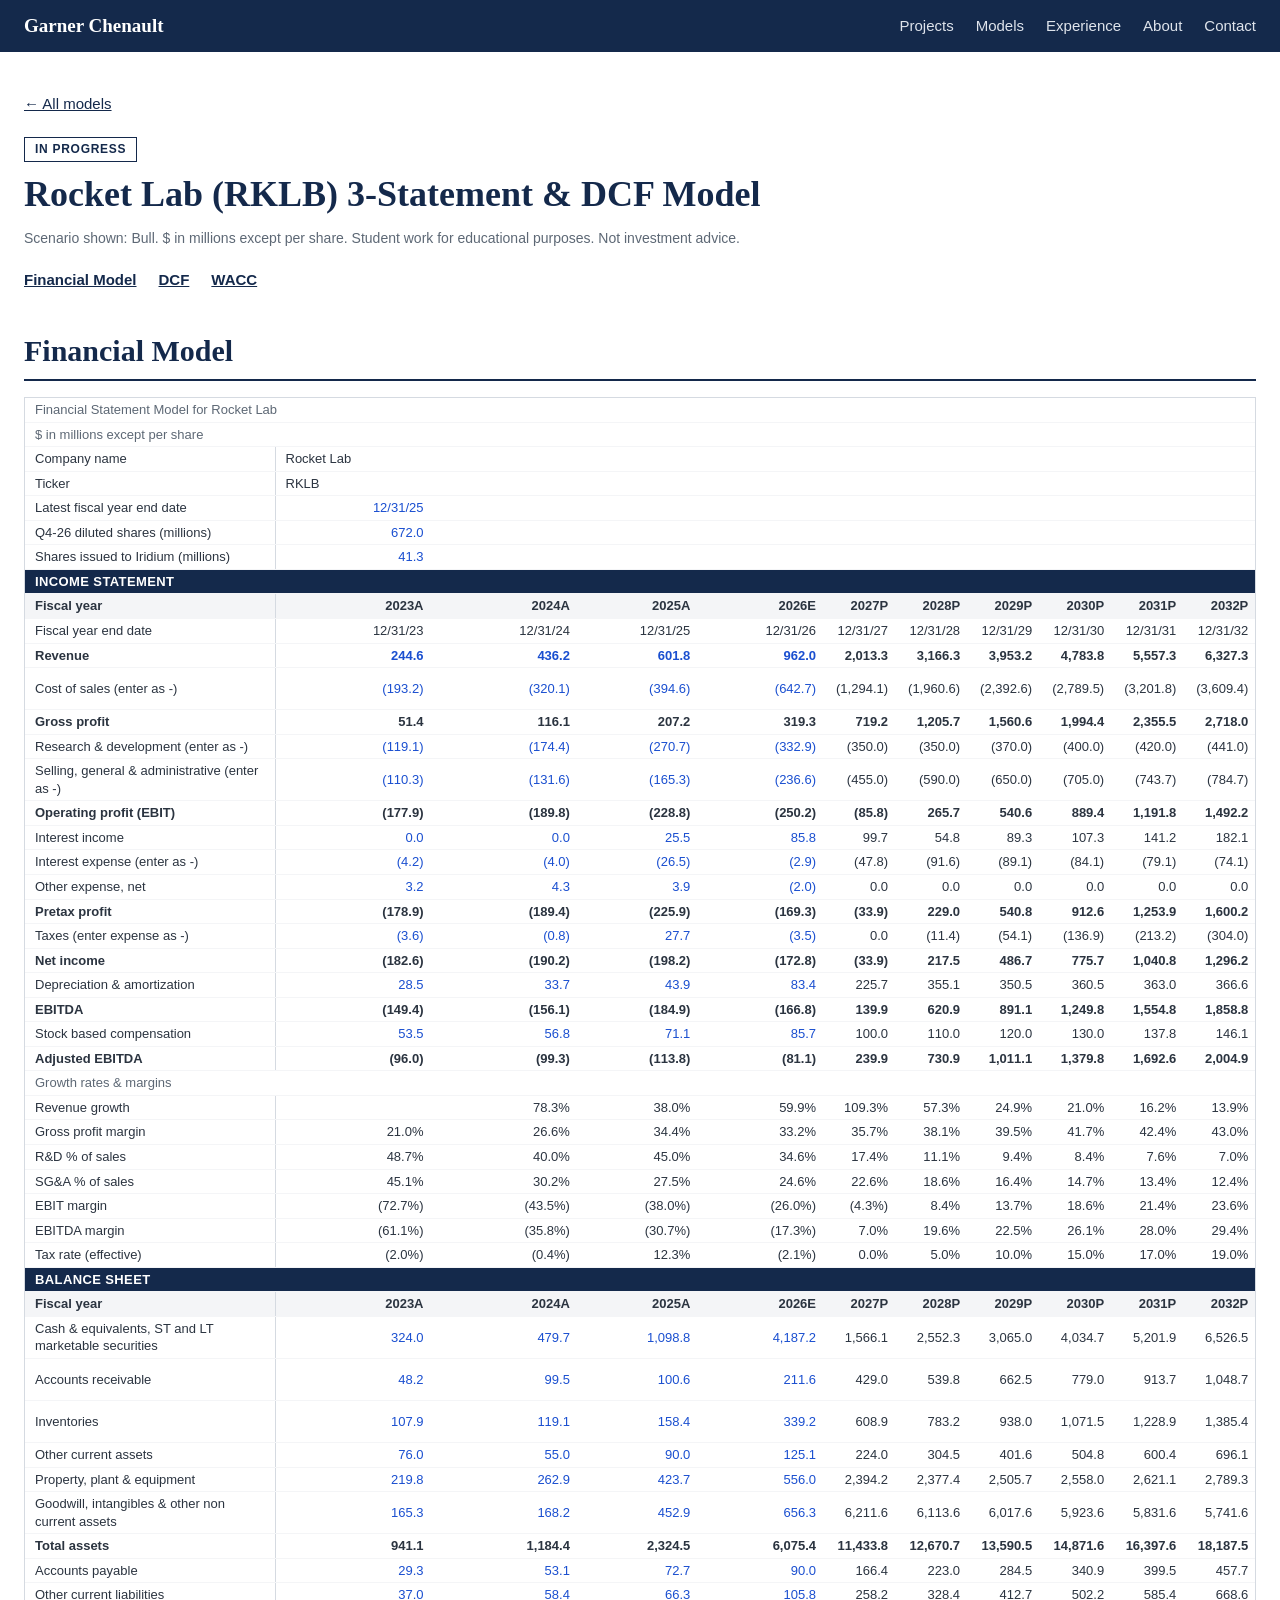
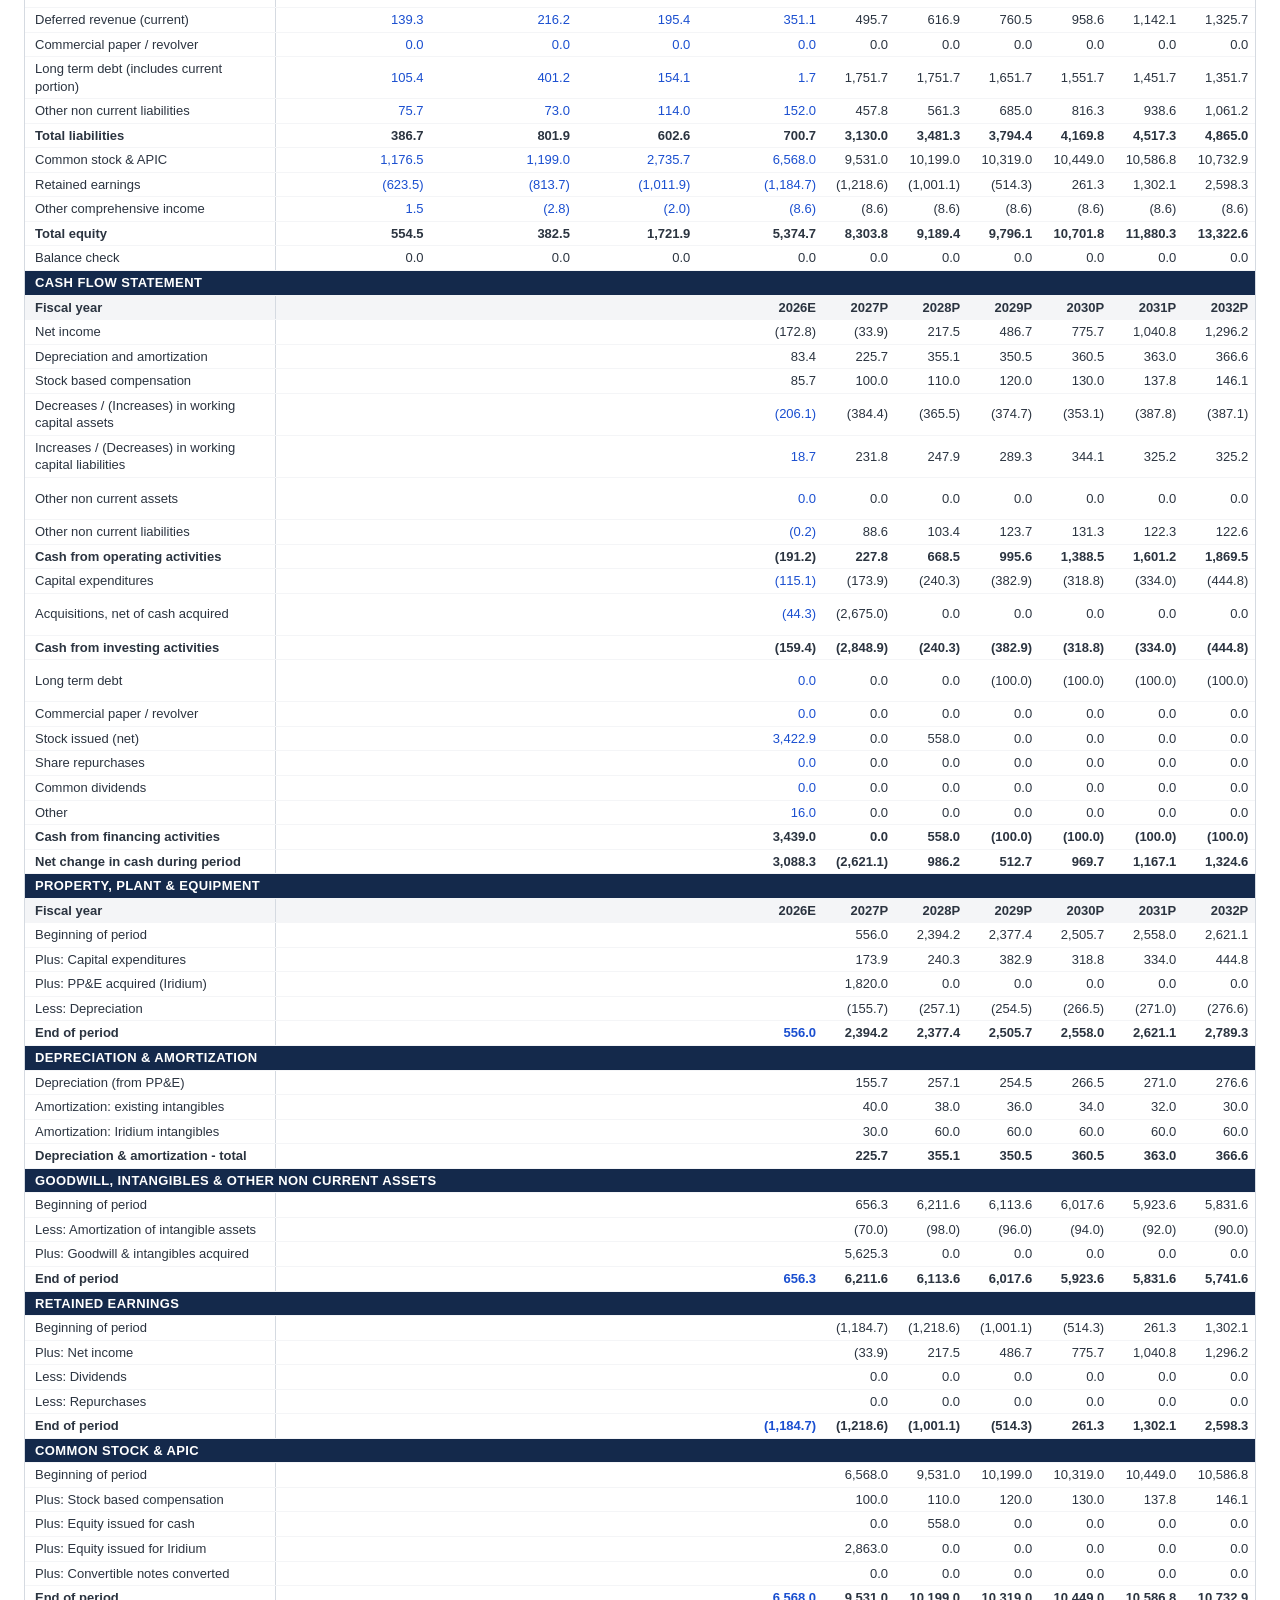
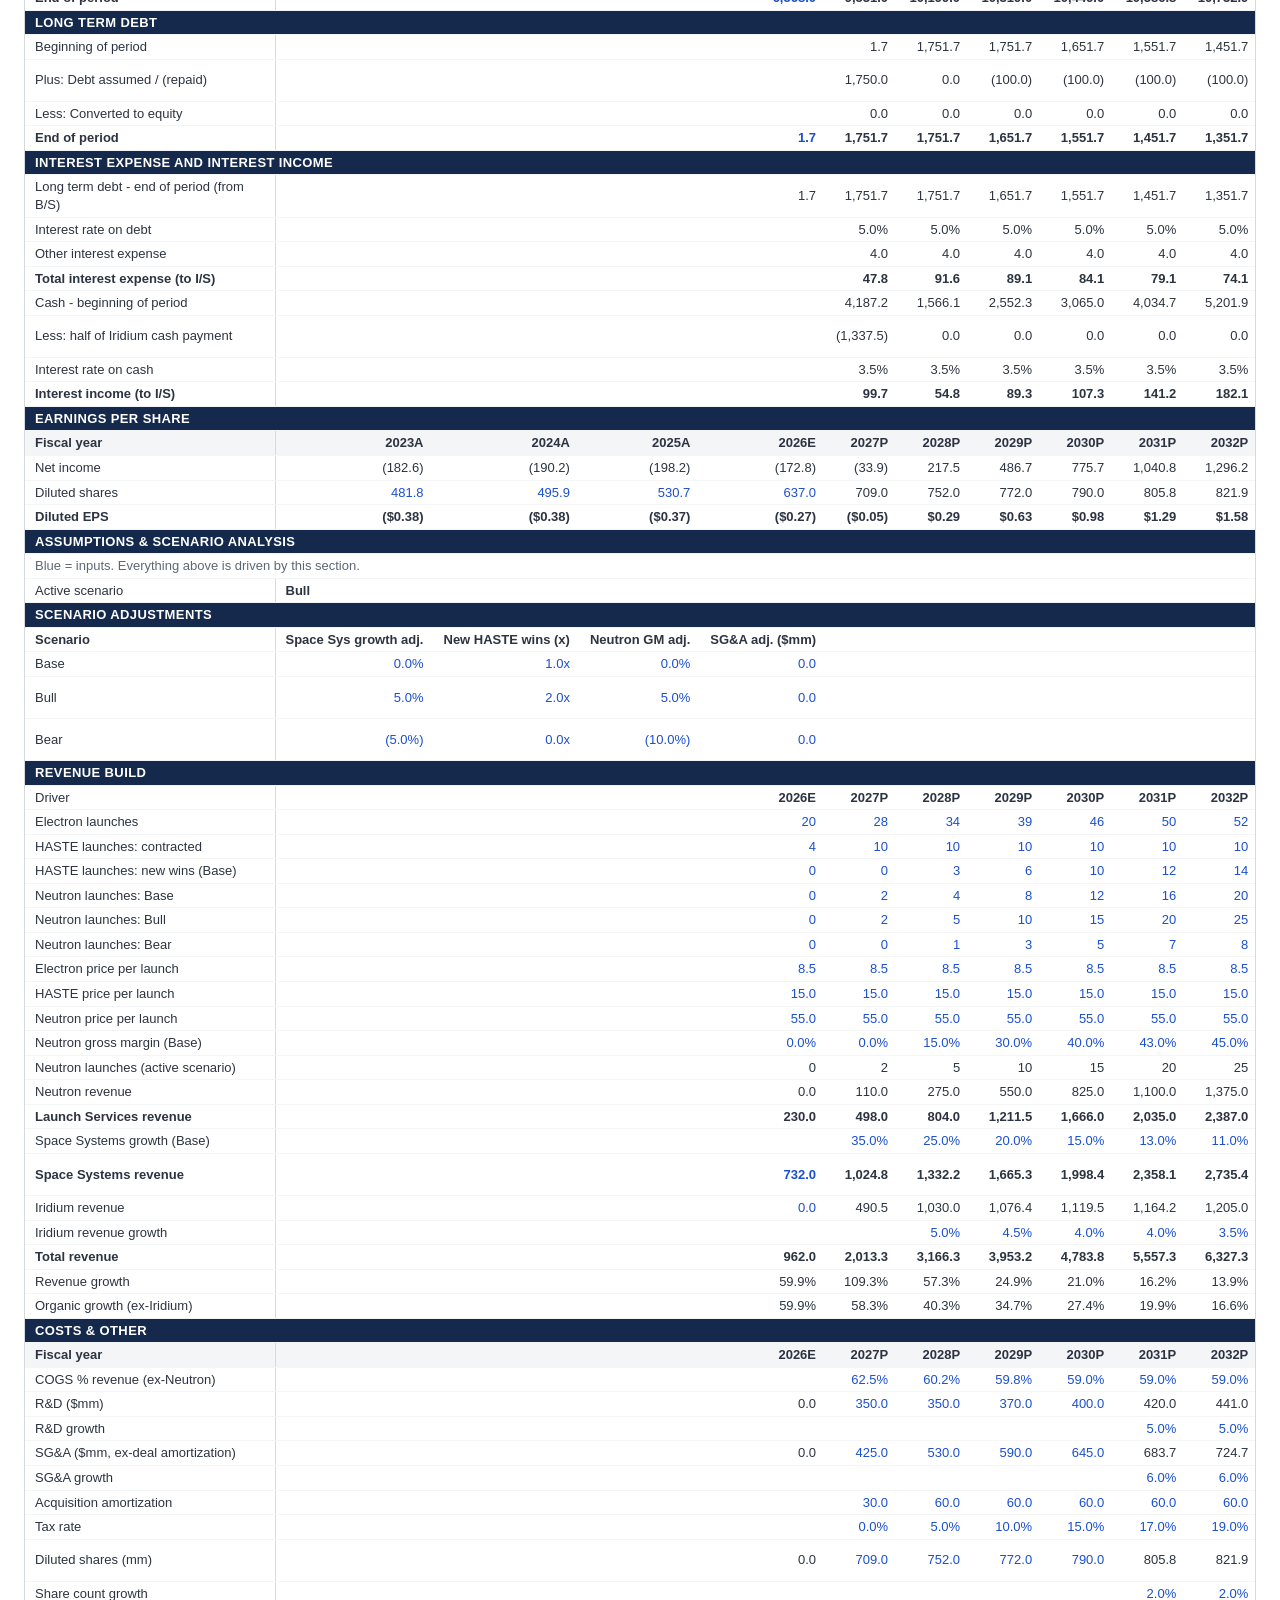
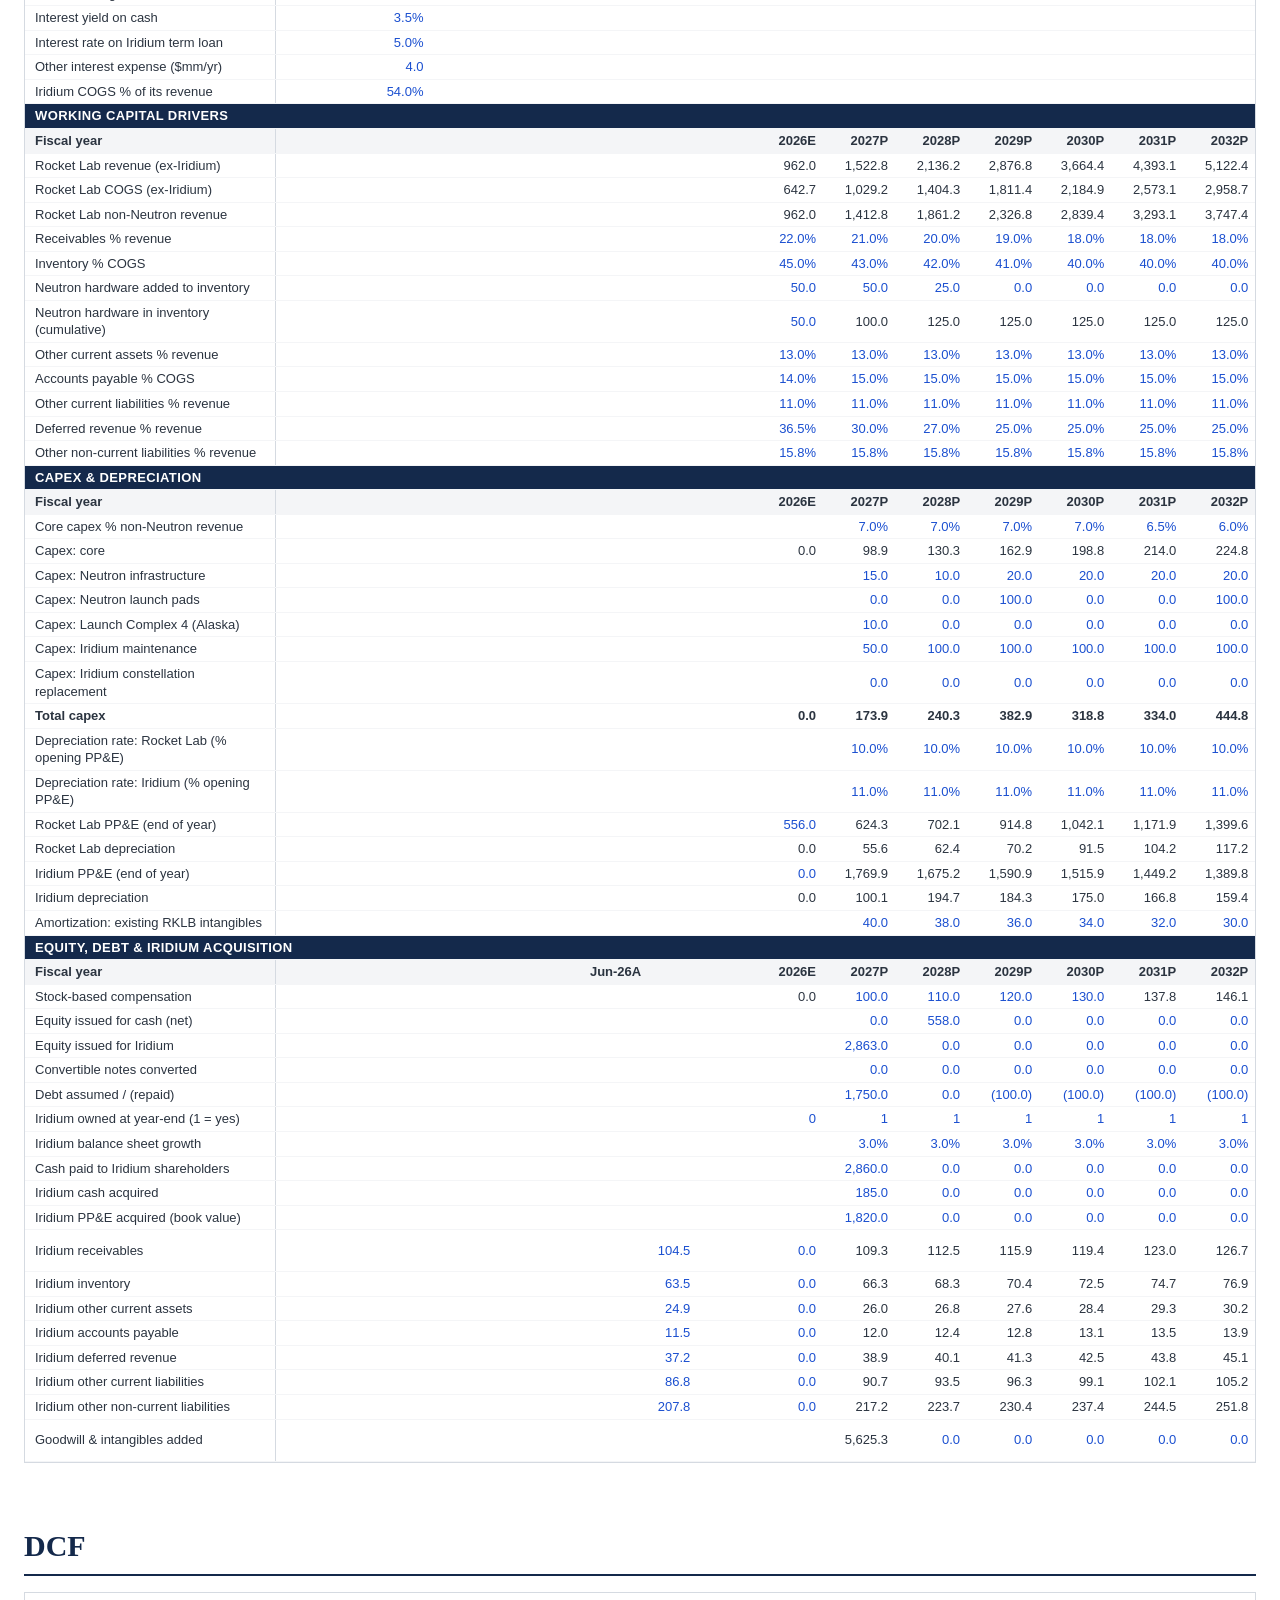
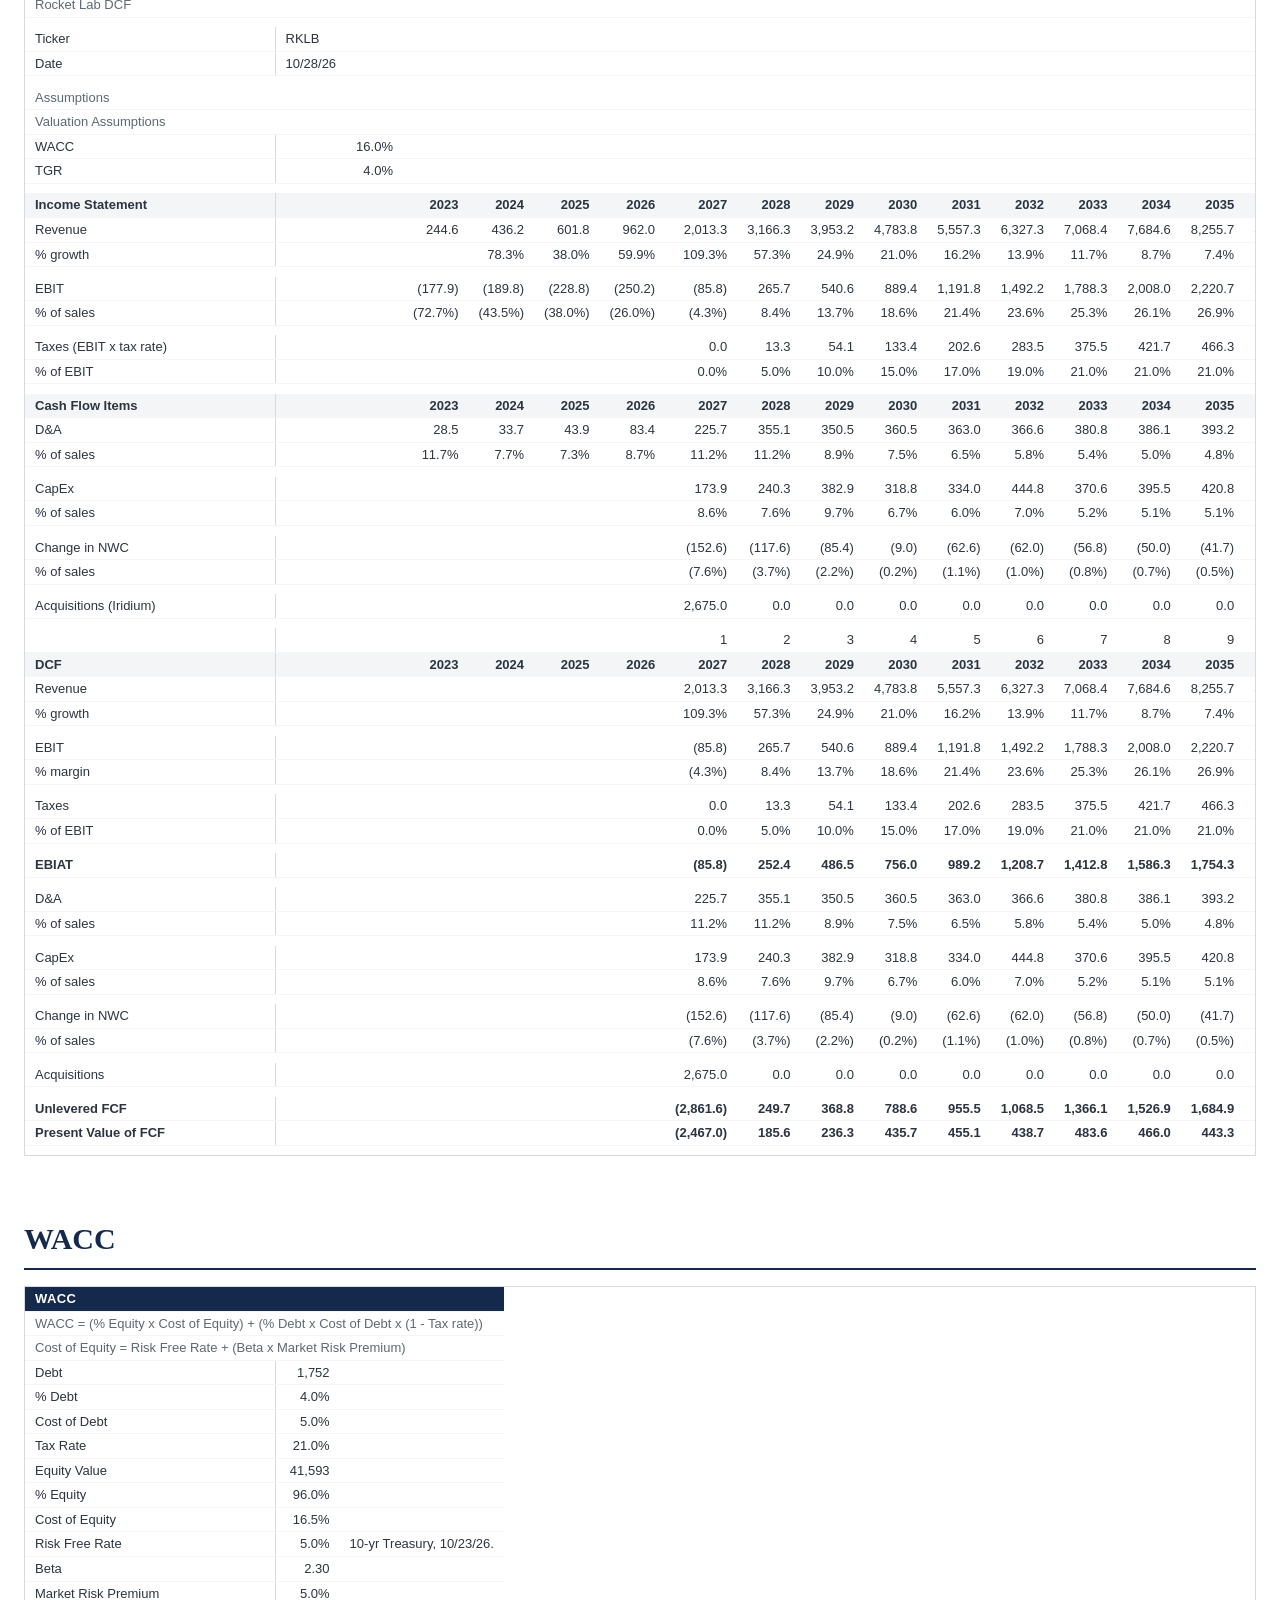
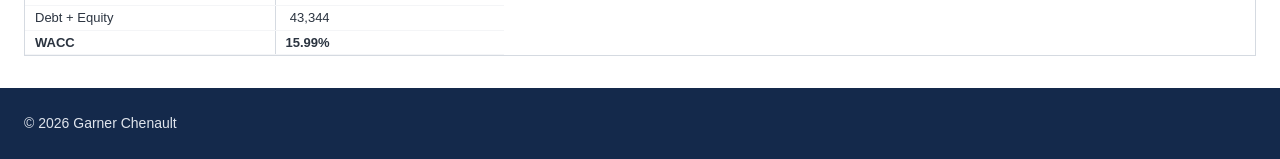
==== models/rklb.html @ bbb0ce9e "Add Models section with view-only RKLB model page Show the model as saved values only, so the Excel " ====
<!doctype html>
<html lang="en">
<head>
  <meta charset="utf-8">
  <meta name="viewport" content="width=device-width, initial-scale=1">
  <title>Rocket Lab Model | Garner Chenault</title>
  <meta name="description" content="Rocket Lab (RKLB) 3-Statement &amp; DCF Model, built by Garner Chenault.">
  <link rel="icon" href="../favicon.svg" type="image/svg+xml">
  <link rel="stylesheet" href="../styles.css">
</head>
<body>
  <!-- Built by tools/build_model_page.py. Edit the workbook, not this page. -->
  <header class="site-header">
    <div class="wrap wide site-header-inner">
      <a class="brand" href="../index.html">Garner Chenault</a>
      <nav aria-label="Main">
        <a href="../index.html#projects">Projects</a>
        <a href="../index.html#models">Models</a>
        <a href="../index.html#experience">Experience</a>
        <a href="../index.html#about">About</a>
        <a href="../index.html#contact">Contact</a>
      </nav>
    </div>
  </header>

  <main>
    <section class="model-intro">
      <div class="wrap wide">
        <p class="back"><a href="../index.html#models">&larr; All models</a></p>
        <p class="status">In Progress</p>
        <h1 class="model-title">Rocket Lab (RKLB) 3-Statement &amp; DCF Model</h1>
        <p class="note">Scenario shown: Bull. $ in millions except per share. Student work for educational purposes. Not investment advice.</p>
        <p class="jump">
          <a href="#historicals">Financial Model</a>
          <a href="#dcf">DCF</a>
          <a href="#wacc">WACC</a>
        </p>
      </div>
    </section>

    <section id="historicals" class="sheet-section">
      <div class="wrap wide">
        <h2>Financial Model</h2>
<div class="sheet-scroll" tabindex="0"><table class="sheet">
<tr class="text-row"><td colspan="16">Financial Statement Model for Rocket Lab</td></tr>
<tr class="text-row"><td colspan="16">$ in millions except per share</td></tr>
<tr>
<td class="label">Company name</td>
<td>Rocket Lab</td>
<td></td>
<td></td>
<td></td>
<td></td>
<td></td>
<td></td>
<td></td>
<td></td>
<td></td>
<td></td>
<td></td>
<td></td>
<td></td>
<td class="comment"></td>
</tr>
<tr>
<td class="label">Ticker</td>
<td>RKLB</td>
<td></td>
<td></td>
<td></td>
<td></td>
<td></td>
<td></td>
<td></td>
<td></td>
<td></td>
<td></td>
<td></td>
<td></td>
<td></td>
<td class="comment"></td>
</tr>
<tr>
<td class="label">Latest fiscal year end date</td>
<td class="num input">12/31/25</td>
<td></td>
<td></td>
<td></td>
<td></td>
<td></td>
<td></td>
<td></td>
<td></td>
<td></td>
<td></td>
<td></td>
<td></td>
<td></td>
<td class="comment"></td>
</tr>
<tr>
<td class="label">Q4-26 diluted shares (millions)</td>
<td class="num input">672.0</td>
<td></td>
<td></td>
<td></td>
<td></td>
<td></td>
<td></td>
<td></td>
<td></td>
<td></td>
<td></td>
<td></td>
<td></td>
<td></td>
<td class="comment"></td>
</tr>
<tr>
<td class="label">Shares issued to Iridium (millions)</td>
<td class="num input">41.3</td>
<td></td>
<td></td>
<td></td>
<td></td>
<td></td>
<td></td>
<td></td>
<td></td>
<td></td>
<td></td>
<td></td>
<td></td>
<td></td>
<td class="comment"></td>
</tr>
<tr class="section"><td colspan="16">INCOME STATEMENT</td></tr>
<tr class="header">
<td class="label">Fiscal year</td>
<td class="num strong">2023A</td>
<td class="num strong">2024A</td>
<td class="num strong">2025A</td>
<td class="num strong">2026E</td>
<td class="num strong">2027P</td>
<td class="num strong">2028P</td>
<td class="num strong">2029P</td>
<td class="num strong">2030P</td>
<td class="num strong">2031P</td>
<td class="num strong">2032P</td>
<td class="num strong">2033P</td>
<td class="num strong">2034P</td>
<td class="num strong">2035P</td>
<td class="num strong">2036P</td>
<td class="comment"></td>
</tr>
<tr>
<td class="label">Fiscal year end date</td>
<td class="num">12/31/23</td>
<td class="num">12/31/24</td>
<td class="num">12/31/25</td>
<td class="num">12/31/26</td>
<td class="num">12/31/27</td>
<td class="num">12/31/28</td>
<td class="num">12/31/29</td>
<td class="num">12/31/30</td>
<td class="num">12/31/31</td>
<td class="num">12/31/32</td>
<td class="num">12/31/33</td>
<td class="num">12/31/34</td>
<td class="num">12/31/35</td>
<td class="num">12/31/36</td>
<td class="comment strong">Comments</td>
</tr>
<tr>
<td class="label strong">Revenue</td>
<td class="num strong input">244.6</td>
<td class="num strong input">436.2</td>
<td class="num strong input">601.8</td>
<td class="num strong input">962.0</td>
<td class="num strong">2,013.3</td>
<td class="num strong">3,166.3</td>
<td class="num strong">3,953.2</td>
<td class="num strong">4,783.8</td>
<td class="num strong">5,557.3</td>
<td class="num strong">6,327.3</td>
<td class="num strong">7,068.4</td>
<td class="num strong">7,684.6</td>
<td class="num strong">8,255.7</td>
<td class="num strong">8,894.4</td>
<td class="comment">From the revenue build (Assumptions).</td>
</tr>
<tr>
<td class="label">Cost of sales (enter as -)</td>
<td class="num input">(193.2)</td>
<td class="num input">(320.1)</td>
<td class="num input">(394.6)</td>
<td class="num input">(642.7)</td>
<td class="num">(1,294.1)</td>
<td class="num">(1,960.6)</td>
<td class="num">(2,392.6)</td>
<td class="num">(2,789.5)</td>
<td class="num">(3,201.8)</td>
<td class="num">(3,609.4)</td>
<td class="num">(3,988.9)</td>
<td class="num">(4,316.1)</td>
<td class="num">(4,601.4)</td>
<td class="num">(4,955.1)</td>
<td class="comment">Non-Neutron revenue x COGS % + Neutron revenue x (1 - Neutron margin).</td>
</tr>
<tr>
<td class="label strong">Gross profit</td>
<td class="num strong">51.4</td>
<td class="num strong">116.1</td>
<td class="num strong">207.2</td>
<td class="num strong">319.3</td>
<td class="num strong">719.2</td>
<td class="num strong">1,205.7</td>
<td class="num strong">1,560.6</td>
<td class="num strong">1,994.4</td>
<td class="num strong">2,355.5</td>
<td class="num strong">2,718.0</td>
<td class="num strong">3,079.6</td>
<td class="num strong">3,368.5</td>
<td class="num strong">3,654.4</td>
<td class="num strong">3,939.3</td>
<td class="comment">Revenue + cost of sales.</td>
</tr>
<tr>
<td class="label">Research &amp; development (enter as -)</td>
<td class="num input">(119.1)</td>
<td class="num input">(174.4)</td>
<td class="num input">(270.7)</td>
<td class="num input">(332.9)</td>
<td class="num">(350.0)</td>
<td class="num">(350.0)</td>
<td class="num">(370.0)</td>
<td class="num">(400.0)</td>
<td class="num">(420.0)</td>
<td class="num">(441.0)</td>
<td class="num">(463.1)</td>
<td class="num">(486.2)</td>
<td class="num">(510.5)</td>
<td class="num">(536.0)</td>
<td class="comment">R&amp;D dollars from Assumptions.</td>
</tr>
<tr>
<td class="label">Selling, general &amp; administrative (enter as -)</td>
<td class="num input">(110.3)</td>
<td class="num input">(131.6)</td>
<td class="num input">(165.3)</td>
<td class="num input">(236.6)</td>
<td class="num">(455.0)</td>
<td class="num">(590.0)</td>
<td class="num">(650.0)</td>
<td class="num">(705.0)</td>
<td class="num">(743.7)</td>
<td class="num">(784.7)</td>
<td class="num">(828.2)</td>
<td class="num">(874.3)</td>
<td class="num">(923.2)</td>
<td class="num">(974.9)</td>
<td class="comment">SG&amp;A dollars + scenario adj. + Iridium deal amortization.</td>
</tr>
<tr>
<td class="label strong">Operating profit (EBIT)</td>
<td class="num strong">(177.9)</td>
<td class="num strong">(189.8)</td>
<td class="num strong">(228.8)</td>
<td class="num strong">(250.2)</td>
<td class="num strong">(85.8)</td>
<td class="num strong">265.7</td>
<td class="num strong">540.6</td>
<td class="num strong">889.4</td>
<td class="num strong">1,191.8</td>
<td class="num strong">1,492.2</td>
<td class="num strong">1,788.3</td>
<td class="num strong">2,008.0</td>
<td class="num strong">2,220.7</td>
<td class="num strong">2,428.3</td>
<td class="comment">Gross profit - R&amp;D - SG&amp;A.</td>
</tr>
<tr>
<td class="label">Interest income</td>
<td class="num input">0.0</td>
<td class="num input">0.0</td>
<td class="num input">25.5</td>
<td class="num input">85.8</td>
<td class="num">99.7</td>
<td class="num">54.8</td>
<td class="num">89.3</td>
<td class="num">107.3</td>
<td class="num">141.2</td>
<td class="num">182.1</td>
<td class="num">228.4</td>
<td class="num">286.7</td>
<td class="num">352.0</td>
<td class="num">424.9</td>
<td class="comment">Reference from interest schedule.</td>
</tr>
<tr>
<td class="label">Interest expense (enter as -)</td>
<td class="num input">(4.2)</td>
<td class="num input">(4.0)</td>
<td class="num input">(26.5)</td>
<td class="num input">(2.9)</td>
<td class="num">(47.8)</td>
<td class="num">(91.6)</td>
<td class="num">(89.1)</td>
<td class="num">(84.1)</td>
<td class="num">(79.1)</td>
<td class="num">(74.1)</td>
<td class="num">(69.1)</td>
<td class="num">(64.1)</td>
<td class="num">(59.1)</td>
<td class="num">(54.1)</td>
<td class="comment">Reference from interest schedule.</td>
</tr>
<tr>
<td class="label">Other expense, net</td>
<td class="num input">3.2</td>
<td class="num input">4.3</td>
<td class="num input">3.9</td>
<td class="num input">(2.0)</td>
<td class="num">0.0</td>
<td class="num">0.0</td>
<td class="num">0.0</td>
<td class="num">0.0</td>
<td class="num">0.0</td>
<td class="num">0.0</td>
<td class="num">0.0</td>
<td class="num">0.0</td>
<td class="num">0.0</td>
<td class="num">0.0</td>
<td class="comment">Assumed zero.</td>
</tr>
<tr>
<td class="label strong">Pretax profit</td>
<td class="num strong">(178.9)</td>
<td class="num strong">(189.4)</td>
<td class="num strong">(225.9)</td>
<td class="num strong">(169.3)</td>
<td class="num strong">(33.9)</td>
<td class="num strong">229.0</td>
<td class="num strong">540.8</td>
<td class="num strong">912.6</td>
<td class="num strong">1,253.9</td>
<td class="num strong">1,600.2</td>
<td class="num strong">1,947.6</td>
<td class="num strong">2,230.6</td>
<td class="num strong">2,513.6</td>
<td class="num strong">2,799.2</td>
<td class="comment">EBIT + interest income - interest expense + other.</td>
</tr>
<tr>
<td class="label">Taxes (enter expense as -)</td>
<td class="num input">(3.6)</td>
<td class="num input">(0.8)</td>
<td class="num input">27.7</td>
<td class="num input">(3.5)</td>
<td class="num">0.0</td>
<td class="num">(11.4)</td>
<td class="num">(54.1)</td>
<td class="num">(136.9)</td>
<td class="num">(213.2)</td>
<td class="num">(304.0)</td>
<td class="num">(409.0)</td>
<td class="num">(468.4)</td>
<td class="num">(527.9)</td>
<td class="num">(587.8)</td>
<td class="comment">Pretax profit x tax rate (no tax on losses).</td>
</tr>
<tr>
<td class="label strong">Net income</td>
<td class="num strong">(182.6)</td>
<td class="num strong">(190.2)</td>
<td class="num strong">(198.2)</td>
<td class="num strong">(172.8)</td>
<td class="num strong">(33.9)</td>
<td class="num strong">217.5</td>
<td class="num strong">486.7</td>
<td class="num strong">775.7</td>
<td class="num strong">1,040.8</td>
<td class="num strong">1,296.2</td>
<td class="num strong">1,538.6</td>
<td class="num strong">1,762.2</td>
<td class="num strong">1,985.8</td>
<td class="num strong">2,211.3</td>
<td class="comment">Pretax profit less taxes.</td>
</tr>
<tr>
<td class="label">Depreciation &amp; amortization</td>
<td class="num input">28.5</td>
<td class="num input">33.7</td>
<td class="num input">43.9</td>
<td class="num input">83.4</td>
<td class="num">225.7</td>
<td class="num">355.1</td>
<td class="num">350.5</td>
<td class="num">360.5</td>
<td class="num">363.0</td>
<td class="num">366.6</td>
<td class="num">380.8</td>
<td class="num">386.1</td>
<td class="num">393.2</td>
<td class="num">401.9</td>
<td class="comment">Reference from D&amp;A schedule.</td>
</tr>
<tr>
<td class="label strong">EBITDA</td>
<td class="num strong">(149.4)</td>
<td class="num strong">(156.1)</td>
<td class="num strong">(184.9)</td>
<td class="num strong">(166.8)</td>
<td class="num strong">139.9</td>
<td class="num strong">620.9</td>
<td class="num strong">891.1</td>
<td class="num strong">1,249.8</td>
<td class="num strong">1,554.8</td>
<td class="num strong">1,858.8</td>
<td class="num strong">2,169.1</td>
<td class="num strong">2,394.1</td>
<td class="num strong">2,613.8</td>
<td class="num strong">2,830.2</td>
<td class="comment">EBIT + D&amp;A.</td>
</tr>
<tr>
<td class="label">Stock based compensation</td>
<td class="num input">53.5</td>
<td class="num input">56.8</td>
<td class="num input">71.1</td>
<td class="num input">85.7</td>
<td class="num">100.0</td>
<td class="num">110.0</td>
<td class="num">120.0</td>
<td class="num">130.0</td>
<td class="num">137.8</td>
<td class="num">146.1</td>
<td class="num">154.8</td>
<td class="num">164.1</td>
<td class="num">174.0</td>
<td class="num">184.4</td>
<td class="comment">From Assumptions; grows with SG&amp;A.</td>
</tr>
<tr>
<td class="label strong">Adjusted EBITDA</td>
<td class="num strong">(96.0)</td>
<td class="num strong">(99.3)</td>
<td class="num strong">(113.8)</td>
<td class="num strong">(81.1)</td>
<td class="num strong">239.9</td>
<td class="num strong">730.9</td>
<td class="num strong">1,011.1</td>
<td class="num strong">1,379.8</td>
<td class="num strong">1,692.6</td>
<td class="num strong">2,004.9</td>
<td class="num strong">2,324.0</td>
<td class="num strong">2,558.2</td>
<td class="num strong">2,787.8</td>
<td class="num strong">3,014.6</td>
<td class="comment">EBITDA + stock-based compensation.</td>
</tr>
<tr class="text-row"><td colspan="16">Growth rates &amp; margins</td></tr>
<tr>
<td class="label">Revenue growth</td>
<td></td>
<td class="num">78.3%</td>
<td class="num">38.0%</td>
<td class="num">59.9%</td>
<td class="num">109.3%</td>
<td class="num">57.3%</td>
<td class="num">24.9%</td>
<td class="num">21.0%</td>
<td class="num">16.2%</td>
<td class="num">13.9%</td>
<td class="num">11.7%</td>
<td class="num">8.7%</td>
<td class="num">7.4%</td>
<td class="num">7.7%</td>
<td class="comment">Driven by the revenue build.</td>
</tr>
<tr>
<td class="label">Gross profit margin</td>
<td class="num">21.0%</td>
<td class="num">26.6%</td>
<td class="num">34.4%</td>
<td class="num">33.2%</td>
<td class="num">35.7%</td>
<td class="num">38.1%</td>
<td class="num">39.5%</td>
<td class="num">41.7%</td>
<td class="num">42.4%</td>
<td class="num">43.0%</td>
<td class="num">43.6%</td>
<td class="num">43.8%</td>
<td class="num">44.3%</td>
<td class="num">44.3%</td>
<td class="comment"></td>
</tr>
<tr>
<td class="label">R&amp;D % of sales</td>
<td class="num">48.7%</td>
<td class="num">40.0%</td>
<td class="num">45.0%</td>
<td class="num">34.6%</td>
<td class="num">17.4%</td>
<td class="num">11.1%</td>
<td class="num">9.4%</td>
<td class="num">8.4%</td>
<td class="num">7.6%</td>
<td class="num">7.0%</td>
<td class="num">6.6%</td>
<td class="num">6.3%</td>
<td class="num">6.2%</td>
<td class="num">6.0%</td>
<td class="comment"></td>
</tr>
<tr>
<td class="label">SG&amp;A % of sales</td>
<td class="num">45.1%</td>
<td class="num">30.2%</td>
<td class="num">27.5%</td>
<td class="num">24.6%</td>
<td class="num">22.6%</td>
<td class="num">18.6%</td>
<td class="num">16.4%</td>
<td class="num">14.7%</td>
<td class="num">13.4%</td>
<td class="num">12.4%</td>
<td class="num">11.7%</td>
<td class="num">11.4%</td>
<td class="num">11.2%</td>
<td class="num">11.0%</td>
<td class="comment"></td>
</tr>
<tr>
<td class="label">EBIT margin</td>
<td class="num">(72.7%)</td>
<td class="num">(43.5%)</td>
<td class="num">(38.0%)</td>
<td class="num">(26.0%)</td>
<td class="num">(4.3%)</td>
<td class="num">8.4%</td>
<td class="num">13.7%</td>
<td class="num">18.6%</td>
<td class="num">21.4%</td>
<td class="num">23.6%</td>
<td class="num">25.3%</td>
<td class="num">26.1%</td>
<td class="num">26.9%</td>
<td class="num">27.3%</td>
<td class="comment"></td>
</tr>
<tr>
<td class="label">EBITDA margin</td>
<td class="num">(61.1%)</td>
<td class="num">(35.8%)</td>
<td class="num">(30.7%)</td>
<td class="num">(17.3%)</td>
<td class="num">7.0%</td>
<td class="num">19.6%</td>
<td class="num">22.5%</td>
<td class="num">26.1%</td>
<td class="num">28.0%</td>
<td class="num">29.4%</td>
<td class="num">30.7%</td>
<td class="num">31.2%</td>
<td class="num">31.7%</td>
<td class="num">31.8%</td>
<td class="comment"></td>
</tr>
<tr>
<td class="label">Tax rate (effective)</td>
<td class="num">(2.0%)</td>
<td class="num">(0.4%)</td>
<td class="num">12.3%</td>
<td class="num">(2.1%)</td>
<td class="num">0.0%</td>
<td class="num">5.0%</td>
<td class="num">10.0%</td>
<td class="num">15.0%</td>
<td class="num">17.0%</td>
<td class="num">19.0%</td>
<td class="num">21.0%</td>
<td class="num">21.0%</td>
<td class="num">21.0%</td>
<td class="num">21.0%</td>
<td class="comment"></td>
</tr>
<tr class="section"><td colspan="16">BALANCE SHEET</td></tr>
<tr class="header">
<td class="label">Fiscal year</td>
<td class="num strong">2023A</td>
<td class="num strong">2024A</td>
<td class="num strong">2025A</td>
<td class="num strong">2026E</td>
<td class="num strong">2027P</td>
<td class="num strong">2028P</td>
<td class="num strong">2029P</td>
<td class="num strong">2030P</td>
<td class="num strong">2031P</td>
<td class="num strong">2032P</td>
<td class="num strong">2033P</td>
<td class="num strong">2034P</td>
<td class="num strong">2035P</td>
<td class="num strong">2036P</td>
<td class="comment"></td>
</tr>
<tr>
<td class="label">Cash &amp; equivalents, ST and LT marketable securities</td>
<td class="num input">324.0</td>
<td class="num input">479.7</td>
<td class="num input">1,098.8</td>
<td class="num input">4,187.2</td>
<td class="num">1,566.1</td>
<td class="num">2,552.3</td>
<td class="num">3,065.0</td>
<td class="num">4,034.7</td>
<td class="num">5,201.9</td>
<td class="num">6,526.5</td>
<td class="num">8,192.2</td>
<td class="num">10,058.4</td>
<td class="num">12,141.0</td>
<td class="num">14,439.2</td>
<td class="comment">Prior year cash + &#x27;net change in cash&#x27; from the cash flow statement.</td>
</tr>
<tr>
<td class="label">Accounts receivable</td>
<td class="num input">48.2</td>
<td class="num input">99.5</td>
<td class="num input">100.6</td>
<td class="num input">211.6</td>
<td class="num">429.0</td>
<td class="num">539.8</td>
<td class="num">662.5</td>
<td class="num">779.0</td>
<td class="num">913.7</td>
<td class="num">1,048.7</td>
<td class="num">1,179.4</td>
<td class="num">1,287.5</td>
<td class="num">1,387.4</td>
<td class="num">1,499.4</td>
<td class="comment">Rocket Lab revenue x receivables % + Iridium receivables.</td>
</tr>
<tr>
<td class="label">Inventories</td>
<td class="num input">107.9</td>
<td class="num input">119.1</td>
<td class="num input">158.4</td>
<td class="num input">339.2</td>
<td class="num">608.9</td>
<td class="num">783.2</td>
<td class="num">938.0</td>
<td class="num">1,071.5</td>
<td class="num">1,228.9</td>
<td class="num">1,385.4</td>
<td class="num">1,531.7</td>
<td class="num">1,656.9</td>
<td class="num">1,765.2</td>
<td class="num">1,900.7</td>
<td class="comment">Rocket Lab COGS x inventory % + Neutron hardware + Iridium.</td>
</tr>
<tr>
<td class="label">Other current assets</td>
<td class="num input">76.0</td>
<td class="num input">55.0</td>
<td class="num input">90.0</td>
<td class="num input">125.1</td>
<td class="num">224.0</td>
<td class="num">304.5</td>
<td class="num">401.6</td>
<td class="num">504.8</td>
<td class="num">600.4</td>
<td class="num">696.1</td>
<td class="num">788.6</td>
<td class="num">864.8</td>
<td class="num">935.0</td>
<td class="num">1,013.9</td>
<td class="comment">% of Rocket Lab revenue + Iridium.</td>
</tr>
<tr>
<td class="label">Property, plant &amp; equipment</td>
<td class="num input">219.8</td>
<td class="num input">262.9</td>
<td class="num input">423.7</td>
<td class="num input">556.0</td>
<td class="num">2,394.2</td>
<td class="num">2,377.4</td>
<td class="num">2,505.7</td>
<td class="num">2,558.0</td>
<td class="num">2,621.1</td>
<td class="num">2,789.3</td>
<td class="num">2,867.1</td>
<td class="num">2,962.5</td>
<td class="num">3,074.2</td>
<td class="num">3,201.2</td>
<td class="comment">Reference from PP&amp;E schedule.</td>
</tr>
<tr>
<td class="label">Goodwill, intangibles &amp; other non current assets</td>
<td class="num input">165.3</td>
<td class="num input">168.2</td>
<td class="num input">452.9</td>
<td class="num input">656.3</td>
<td class="num">6,211.6</td>
<td class="num">6,113.6</td>
<td class="num">6,017.6</td>
<td class="num">5,923.6</td>
<td class="num">5,831.6</td>
<td class="num">5,741.6</td>
<td class="num">5,653.6</td>
<td class="num">5,567.6</td>
<td class="num">5,483.6</td>
<td class="num">5,401.6</td>
<td class="comment">Reference from other non-current assets schedule.</td>
</tr>
<tr>
<td class="label strong">Total assets</td>
<td class="num strong">941.1</td>
<td class="num strong">1,184.4</td>
<td class="num strong">2,324.5</td>
<td class="num strong">6,075.4</td>
<td class="num strong">11,433.8</td>
<td class="num strong">12,670.7</td>
<td class="num strong">13,590.5</td>
<td class="num strong">14,871.6</td>
<td class="num strong">16,397.6</td>
<td class="num strong">18,187.5</td>
<td class="num strong">20,212.7</td>
<td class="num strong">22,397.7</td>
<td class="num strong">24,786.4</td>
<td class="num strong">27,456.0</td>
<td class="comment"></td>
</tr>
<tr>
<td class="label">Accounts payable</td>
<td class="num input">29.3</td>
<td class="num input">53.1</td>
<td class="num input">72.7</td>
<td class="num input">90.0</td>
<td class="num">166.4</td>
<td class="num">223.0</td>
<td class="num">284.5</td>
<td class="num">340.9</td>
<td class="num">399.5</td>
<td class="num">457.7</td>
<td class="num">512.2</td>
<td class="num">558.6</td>
<td class="num">598.8</td>
<td class="num">649.1</td>
<td class="comment">Rocket Lab COGS x payables % + Iridium.</td>
</tr>
<tr>
<td class="label">Other current liabilities</td>
<td class="num input">37.0</td>
<td class="num input">58.4</td>
<td class="num input">66.3</td>
<td class="num input">105.8</td>
<td class="num">258.2</td>
<td class="num">328.4</td>
<td class="num">412.7</td>
<td class="num">502.2</td>
<td class="num">585.4</td>
<td class="num">668.6</td>
<td class="num">749.3</td>
<td class="num">816.3</td>
<td class="num">878.2</td>
<td class="num">947.6</td>
<td class="comment">% of Rocket Lab revenue + Iridium.</td>
</tr>
<tr>
<td class="label">Deferred revenue (current)</td>
<td class="num input">139.3</td>
<td class="num input">216.2</td>
<td class="num input">195.4</td>
<td class="num input">351.1</td>
<td class="num">495.7</td>
<td class="num">616.9</td>
<td class="num">760.5</td>
<td class="num">958.6</td>
<td class="num">1,142.1</td>
<td class="num">1,325.7</td>
<td class="num">1,503.3</td>
<td class="num">1,649.4</td>
<td class="num">1,784.0</td>
<td class="num">1,935.3</td>
<td class="comment">% of Rocket Lab revenue + Iridium.</td>
</tr>
<tr>
<td class="label">Commercial paper / revolver</td>
<td class="num input">0.0</td>
<td class="num input">0.0</td>
<td class="num input">0.0</td>
<td class="num input">0.0</td>
<td class="num">0.0</td>
<td class="num">0.0</td>
<td class="num">0.0</td>
<td class="num">0.0</td>
<td class="num">0.0</td>
<td class="num">0.0</td>
<td class="num">0.0</td>
<td class="num">0.0</td>
<td class="num">0.0</td>
<td class="num">0.0</td>
<td class="comment">Not needed (large cash balance).</td>
</tr>
<tr>
<td class="label">Long term debt (includes current portion)</td>
<td class="num input">105.4</td>
<td class="num input">401.2</td>
<td class="num input">154.1</td>
<td class="num input">1.7</td>
<td class="num">1,751.7</td>
<td class="num">1,751.7</td>
<td class="num">1,651.7</td>
<td class="num">1,551.7</td>
<td class="num">1,451.7</td>
<td class="num">1,351.7</td>
<td class="num">1,251.7</td>
<td class="num">1,151.7</td>
<td class="num">1,051.7</td>
<td class="num">951.7</td>
<td class="comment">Reference from debt schedule.</td>
</tr>
<tr>
<td class="label">Other non current liabilities</td>
<td class="num input">75.7</td>
<td class="num input">73.0</td>
<td class="num input">114.0</td>
<td class="num input">152.0</td>
<td class="num">457.8</td>
<td class="num">561.3</td>
<td class="num">685.0</td>
<td class="num">816.3</td>
<td class="num">938.6</td>
<td class="num">1,061.2</td>
<td class="num">1,180.1</td>
<td class="num">1,279.3</td>
<td class="num">1,371.5</td>
<td class="num">1,474.5</td>
<td class="comment">% of Rocket Lab revenue + Iridium.</td>
</tr>
<tr>
<td class="label strong">Total liabilities</td>
<td class="num strong">386.7</td>
<td class="num strong">801.9</td>
<td class="num strong">602.6</td>
<td class="num strong">700.7</td>
<td class="num strong">3,130.0</td>
<td class="num strong">3,481.3</td>
<td class="num strong">3,794.4</td>
<td class="num strong">4,169.8</td>
<td class="num strong">4,517.3</td>
<td class="num strong">4,865.0</td>
<td class="num strong">5,196.6</td>
<td class="num strong">5,455.4</td>
<td class="num strong">5,684.3</td>
<td class="num strong">5,958.2</td>
<td class="comment"></td>
</tr>
<tr>
<td class="label">Common stock &amp; APIC</td>
<td class="num input">1,176.5</td>
<td class="num input">1,199.0</td>
<td class="num input">2,735.7</td>
<td class="num input">6,568.0</td>
<td class="num">9,531.0</td>
<td class="num">10,199.0</td>
<td class="num">10,319.0</td>
<td class="num">10,449.0</td>
<td class="num">10,586.8</td>
<td class="num">10,732.9</td>
<td class="num">10,887.7</td>
<td class="num">11,051.8</td>
<td class="num">11,225.8</td>
<td class="num">11,410.2</td>
<td class="comment">Reference from common stock schedule.</td>
</tr>
<tr>
<td class="label">Retained earnings</td>
<td class="num input">(623.5)</td>
<td class="num input">(813.7)</td>
<td class="num input">(1,011.9)</td>
<td class="num input">(1,184.7)</td>
<td class="num">(1,218.6)</td>
<td class="num">(1,001.1)</td>
<td class="num">(514.3)</td>
<td class="num">261.3</td>
<td class="num">1,302.1</td>
<td class="num">2,598.3</td>
<td class="num">4,136.9</td>
<td class="num">5,899.1</td>
<td class="num">7,884.9</td>
<td class="num">10,096.2</td>
<td class="comment">Reference from retained earnings schedule.</td>
</tr>
<tr>
<td class="label">Other comprehensive income</td>
<td class="num input">1.5</td>
<td class="num input">(2.8)</td>
<td class="num input">(2.0)</td>
<td class="num input">(8.6)</td>
<td class="num">(8.6)</td>
<td class="num">(8.6)</td>
<td class="num">(8.6)</td>
<td class="num">(8.6)</td>
<td class="num">(8.6)</td>
<td class="num">(8.6)</td>
<td class="num">(8.6)</td>
<td class="num">(8.6)</td>
<td class="num">(8.6)</td>
<td class="num">(8.6)</td>
<td class="comment">Straight-line.</td>
</tr>
<tr>
<td class="label strong">Total equity</td>
<td class="num strong">554.5</td>
<td class="num strong">382.5</td>
<td class="num strong">1,721.9</td>
<td class="num strong">5,374.7</td>
<td class="num strong">8,303.8</td>
<td class="num strong">9,189.4</td>
<td class="num strong">9,796.1</td>
<td class="num strong">10,701.8</td>
<td class="num strong">11,880.3</td>
<td class="num strong">13,322.6</td>
<td class="num strong">15,016.0</td>
<td class="num strong">16,942.3</td>
<td class="num strong">19,102.1</td>
<td class="num strong">21,497.8</td>
<td class="comment"></td>
</tr>
<tr>
<td class="label">Balance check</td>
<td class="num">0.0</td>
<td class="num">0.0</td>
<td class="num">0.0</td>
<td class="num">0.0</td>
<td class="num">0.0</td>
<td class="num">0.0</td>
<td class="num">0.0</td>
<td class="num">0.0</td>
<td class="num">0.0</td>
<td class="num">0.0</td>
<td class="num">0.0</td>
<td class="num">0.0</td>
<td class="num">0.0</td>
<td class="num">0.0</td>
<td class="comment">Total assets - total liabilities - total equity. Should be 0.</td>
</tr>
<tr class="section"><td colspan="16">CASH FLOW STATEMENT</td></tr>
<tr class="header">
<td class="label">Fiscal year</td>
<td></td>
<td></td>
<td></td>
<td class="num strong">2026E</td>
<td class="num strong">2027P</td>
<td class="num strong">2028P</td>
<td class="num strong">2029P</td>
<td class="num strong">2030P</td>
<td class="num strong">2031P</td>
<td class="num strong">2032P</td>
<td class="num strong">2033P</td>
<td class="num strong">2034P</td>
<td class="num strong">2035P</td>
<td class="num strong">2036P</td>
<td class="comment"></td>
</tr>
<tr>
<td class="label">Net income</td>
<td></td>
<td></td>
<td></td>
<td class="num">(172.8)</td>
<td class="num">(33.9)</td>
<td class="num">217.5</td>
<td class="num">486.7</td>
<td class="num">775.7</td>
<td class="num">1,040.8</td>
<td class="num">1,296.2</td>
<td class="num">1,538.6</td>
<td class="num">1,762.2</td>
<td class="num">1,985.8</td>
<td class="num">2,211.3</td>
<td class="comment">Reference from the income statement.</td>
</tr>
<tr>
<td class="label">Depreciation and amortization</td>
<td></td>
<td></td>
<td></td>
<td class="num">83.4</td>
<td class="num">225.7</td>
<td class="num">355.1</td>
<td class="num">350.5</td>
<td class="num">360.5</td>
<td class="num">363.0</td>
<td class="num">366.6</td>
<td class="num">380.8</td>
<td class="num">386.1</td>
<td class="num">393.2</td>
<td class="num">401.9</td>
<td class="comment">Reference from the income statement.</td>
</tr>
<tr>
<td class="label">Stock based compensation</td>
<td></td>
<td></td>
<td></td>
<td class="num">85.7</td>
<td class="num">100.0</td>
<td class="num">110.0</td>
<td class="num">120.0</td>
<td class="num">130.0</td>
<td class="num">137.8</td>
<td class="num">146.1</td>
<td class="num">154.8</td>
<td class="num">164.1</td>
<td class="num">174.0</td>
<td class="num">184.4</td>
<td class="comment">Non-cash, added back.</td>
</tr>
<tr>
<td class="label">Decreases / (Increases) in working capital assets</td>
<td></td>
<td></td>
<td></td>
<td class="num input">(206.1)</td>
<td class="num">(384.4)</td>
<td class="num">(365.5)</td>
<td class="num">(374.7)</td>
<td class="num">(353.1)</td>
<td class="num">(387.8)</td>
<td class="num">(387.1)</td>
<td class="num">(369.5)</td>
<td class="num">(309.5)</td>
<td class="num">(278.5)</td>
<td class="num">(326.3)</td>
<td class="comment">Prior year - current year. 2027 adds back Iridium balances acquired (no cash).</td>
</tr>
<tr>
<td class="label">Increases / (Decreases) in working capital liabilities</td>
<td></td>
<td></td>
<td></td>
<td class="num input">18.7</td>
<td class="num">231.8</td>
<td class="num">247.9</td>
<td class="num">289.3</td>
<td class="num">344.1</td>
<td class="num">325.2</td>
<td class="num">325.2</td>
<td class="num">312.7</td>
<td class="num">259.5</td>
<td class="num">236.7</td>
<td class="num">270.9</td>
<td class="comment">Current year - prior year. 2027 removes Iridium balances acquired.</td>
</tr>
<tr>
<td class="label">Other non current assets</td>
<td></td>
<td></td>
<td></td>
<td class="num input">0.0</td>
<td class="num">0.0</td>
<td class="num">0.0</td>
<td class="num">0.0</td>
<td class="num">0.0</td>
<td class="num">0.0</td>
<td class="num">0.0</td>
<td class="num">0.0</td>
<td class="num">0.0</td>
<td class="num">0.0</td>
<td class="num">0.0</td>
<td class="comment">Only change is amortization (in D&amp;A) and acquired goodwill (non-cash).</td>
</tr>
<tr>
<td class="label">Other non current liabilities</td>
<td></td>
<td></td>
<td></td>
<td class="num input">(0.2)</td>
<td class="num">88.6</td>
<td class="num">103.4</td>
<td class="num">123.7</td>
<td class="num">131.3</td>
<td class="num">122.3</td>
<td class="num">122.6</td>
<td class="num">118.9</td>
<td class="num">99.2</td>
<td class="num">92.2</td>
<td class="num">102.9</td>
<td class="comment">Current year - prior year (excl. Iridium acquired).</td>
</tr>
<tr>
<td class="label strong">Cash from operating activities</td>
<td></td>
<td></td>
<td></td>
<td class="num strong">(191.2)</td>
<td class="num strong">227.8</td>
<td class="num strong">668.5</td>
<td class="num strong">995.6</td>
<td class="num strong">1,388.5</td>
<td class="num strong">1,601.2</td>
<td class="num strong">1,869.5</td>
<td class="num strong">2,136.4</td>
<td class="num strong">2,361.7</td>
<td class="num strong">2,603.4</td>
<td class="num strong">2,845.1</td>
<td class="comment"></td>
</tr>
<tr>
<td class="label">Capital expenditures</td>
<td></td>
<td></td>
<td></td>
<td class="num input">(115.1)</td>
<td class="num">(173.9)</td>
<td class="num">(240.3)</td>
<td class="num">(382.9)</td>
<td class="num">(318.8)</td>
<td class="num">(334.0)</td>
<td class="num">(444.8)</td>
<td class="num">(370.6)</td>
<td class="num">(395.5)</td>
<td class="num">(420.8)</td>
<td class="num">(446.9)</td>
<td class="comment">Reference from PP&amp;E schedule.</td>
</tr>
<tr>
<td class="label">Acquisitions, net of cash acquired</td>
<td></td>
<td></td>
<td></td>
<td class="num input">(44.3)</td>
<td class="num">(2,675.0)</td>
<td class="num">0.0</td>
<td class="num">0.0</td>
<td class="num">0.0</td>
<td class="num">0.0</td>
<td class="num">0.0</td>
<td class="num">0.0</td>
<td class="num">0.0</td>
<td class="num">0.0</td>
<td class="num">0.0</td>
<td class="comment">Iridium cash portion less cash acquired; stock portion is non-cash.</td>
</tr>
<tr>
<td class="label strong">Cash from investing activities</td>
<td></td>
<td></td>
<td></td>
<td class="num strong">(159.4)</td>
<td class="num strong">(2,848.9)</td>
<td class="num strong">(240.3)</td>
<td class="num strong">(382.9)</td>
<td class="num strong">(318.8)</td>
<td class="num strong">(334.0)</td>
<td class="num strong">(444.8)</td>
<td class="num strong">(370.6)</td>
<td class="num strong">(395.5)</td>
<td class="num strong">(420.8)</td>
<td class="num strong">(446.9)</td>
<td class="comment"></td>
</tr>
<tr>
<td class="label">Long term debt</td>
<td></td>
<td></td>
<td></td>
<td class="num input">0.0</td>
<td class="num">0.0</td>
<td class="num">0.0</td>
<td class="num">(100.0)</td>
<td class="num">(100.0)</td>
<td class="num">(100.0)</td>
<td class="num">(100.0)</td>
<td class="num">(100.0)</td>
<td class="num">(100.0)</td>
<td class="num">(100.0)</td>
<td class="num">(100.0)</td>
<td class="comment">Change in debt. Iridium loan assumed in 2027 is non-cash.</td>
</tr>
<tr>
<td class="label">Commercial paper / revolver</td>
<td></td>
<td></td>
<td></td>
<td class="num input">0.0</td>
<td class="num">0.0</td>
<td class="num">0.0</td>
<td class="num">0.0</td>
<td class="num">0.0</td>
<td class="num">0.0</td>
<td class="num">0.0</td>
<td class="num">0.0</td>
<td class="num">0.0</td>
<td class="num">0.0</td>
<td class="num">0.0</td>
<td class="comment">Reference from balance sheet.</td>
</tr>
<tr>
<td class="label">Stock issued (net)</td>
<td></td>
<td></td>
<td></td>
<td class="num input">3,422.9</td>
<td class="num">0.0</td>
<td class="num">558.0</td>
<td class="num">0.0</td>
<td class="num">0.0</td>
<td class="num">0.0</td>
<td class="num">0.0</td>
<td class="num">0.0</td>
<td class="num">0.0</td>
<td class="num">0.0</td>
<td class="num">0.0</td>
<td class="comment">Reference from common stock schedule.</td>
</tr>
<tr>
<td class="label">Share repurchases</td>
<td></td>
<td></td>
<td></td>
<td class="num input">0.0</td>
<td class="num">0.0</td>
<td class="num">0.0</td>
<td class="num">0.0</td>
<td class="num">0.0</td>
<td class="num">0.0</td>
<td class="num">0.0</td>
<td class="num">0.0</td>
<td class="num">0.0</td>
<td class="num">0.0</td>
<td class="num">0.0</td>
<td class="comment">Reference from retained earnings schedule.</td>
</tr>
<tr>
<td class="label">Common dividends</td>
<td></td>
<td></td>
<td></td>
<td class="num input">0.0</td>
<td class="num">0.0</td>
<td class="num">0.0</td>
<td class="num">0.0</td>
<td class="num">0.0</td>
<td class="num">0.0</td>
<td class="num">0.0</td>
<td class="num">0.0</td>
<td class="num">0.0</td>
<td class="num">0.0</td>
<td class="num">0.0</td>
<td class="comment">Reference from retained earnings schedule.</td>
</tr>
<tr>
<td class="label">Other</td>
<td></td>
<td></td>
<td></td>
<td class="num input">16.0</td>
<td class="num">0.0</td>
<td class="num">0.0</td>
<td class="num">0.0</td>
<td class="num">0.0</td>
<td class="num">0.0</td>
<td class="num">0.0</td>
<td class="num">0.0</td>
<td class="num">0.0</td>
<td class="num">0.0</td>
<td class="num">0.0</td>
<td class="comment">FY26: ESPP, FX, etc. (10-Q).</td>
</tr>
<tr>
<td class="label strong">Cash from financing activities</td>
<td></td>
<td></td>
<td></td>
<td class="num strong">3,439.0</td>
<td class="num strong">0.0</td>
<td class="num strong">558.0</td>
<td class="num strong">(100.0)</td>
<td class="num strong">(100.0)</td>
<td class="num strong">(100.0)</td>
<td class="num strong">(100.0)</td>
<td class="num strong">(100.0)</td>
<td class="num strong">(100.0)</td>
<td class="num strong">(100.0)</td>
<td class="num strong">(100.0)</td>
<td class="comment"></td>
</tr>
<tr>
<td class="label strong">Net change in cash during period</td>
<td></td>
<td></td>
<td></td>
<td class="num strong">3,088.3</td>
<td class="num strong">(2,621.1)</td>
<td class="num strong">986.2</td>
<td class="num strong">512.7</td>
<td class="num strong">969.7</td>
<td class="num strong">1,167.1</td>
<td class="num strong">1,324.6</td>
<td class="num strong">1,665.8</td>
<td class="num strong">1,866.2</td>
<td class="num strong">2,082.5</td>
<td class="num strong">2,298.3</td>
<td class="comment">CFO + CFI + CFF. Feeds cash on the balance sheet.</td>
</tr>
<tr class="section"><td colspan="16">PROPERTY, PLANT &amp; EQUIPMENT</td></tr>
<tr class="header">
<td class="label">Fiscal year</td>
<td></td>
<td></td>
<td></td>
<td class="num strong">2026E</td>
<td class="num strong">2027P</td>
<td class="num strong">2028P</td>
<td class="num strong">2029P</td>
<td class="num strong">2030P</td>
<td class="num strong">2031P</td>
<td class="num strong">2032P</td>
<td class="num strong">2033P</td>
<td class="num strong">2034P</td>
<td class="num strong">2035P</td>
<td class="num strong">2036P</td>
<td class="comment"></td>
</tr>
<tr>
<td class="label">Beginning of period</td>
<td></td>
<td></td>
<td></td>
<td></td>
<td class="num">556.0</td>
<td class="num">2,394.2</td>
<td class="num">2,377.4</td>
<td class="num">2,505.7</td>
<td class="num">2,558.0</td>
<td class="num">2,621.1</td>
<td class="num">2,789.3</td>
<td class="num">2,867.1</td>
<td class="num">2,962.5</td>
<td class="num">3,074.2</td>
<td class="comment">BOP = previous year EOP.</td>
</tr>
<tr>
<td class="label">Plus: Capital expenditures</td>
<td></td>
<td></td>
<td></td>
<td></td>
<td class="num">173.9</td>
<td class="num">240.3</td>
<td class="num">382.9</td>
<td class="num">318.8</td>
<td class="num">334.0</td>
<td class="num">444.8</td>
<td class="num">370.6</td>
<td class="num">395.5</td>
<td class="num">420.8</td>
<td class="num">446.9</td>
<td class="comment">Total capex from Assumptions.</td>
</tr>
<tr>
<td class="label">Plus: PP&amp;E acquired (Iridium)</td>
<td></td>
<td></td>
<td></td>
<td></td>
<td class="num">1,820.0</td>
<td class="num">0.0</td>
<td class="num">0.0</td>
<td class="num">0.0</td>
<td class="num">0.0</td>
<td class="num">0.0</td>
<td class="num">0.0</td>
<td class="num">0.0</td>
<td class="num">0.0</td>
<td class="num">0.0</td>
<td class="comment">Iridium satellites/ground network at close (2027).</td>
</tr>
<tr>
<td class="label">Less: Depreciation</td>
<td></td>
<td></td>
<td></td>
<td></td>
<td class="num">(155.7)</td>
<td class="num">(257.1)</td>
<td class="num">(254.5)</td>
<td class="num">(266.5)</td>
<td class="num">(271.0)</td>
<td class="num">(276.6)</td>
<td class="num">(292.8)</td>
<td class="num">(300.1)</td>
<td class="num">(309.2)</td>
<td class="num">(319.9)</td>
<td class="comment">Depreciation rate x opening PP&amp;E (Assumptions).</td>
</tr>
<tr>
<td class="label strong">End of period</td>
<td></td>
<td></td>
<td></td>
<td class="num strong input">556.0</td>
<td class="num strong">2,394.2</td>
<td class="num strong">2,377.4</td>
<td class="num strong">2,505.7</td>
<td class="num strong">2,558.0</td>
<td class="num strong">2,621.1</td>
<td class="num strong">2,789.3</td>
<td class="num strong">2,867.1</td>
<td class="num strong">2,962.5</td>
<td class="num strong">3,074.2</td>
<td class="num strong">3,201.2</td>
<td class="comment">BOP + capex + acquired - depreciation.</td>
</tr>
<tr class="section"><td colspan="16">DEPRECIATION &amp; AMORTIZATION</td></tr>
<tr>
<td class="label">Depreciation (from PP&amp;E)</td>
<td></td>
<td></td>
<td></td>
<td></td>
<td class="num">155.7</td>
<td class="num">257.1</td>
<td class="num">254.5</td>
<td class="num">266.5</td>
<td class="num">271.0</td>
<td class="num">276.6</td>
<td class="num">292.8</td>
<td class="num">300.1</td>
<td class="num">309.2</td>
<td class="num">319.9</td>
<td class="comment"></td>
</tr>
<tr>
<td class="label">Amortization: existing intangibles</td>
<td></td>
<td></td>
<td></td>
<td></td>
<td class="num">40.0</td>
<td class="num">38.0</td>
<td class="num">36.0</td>
<td class="num">34.0</td>
<td class="num">32.0</td>
<td class="num">30.0</td>
<td class="num">28.0</td>
<td class="num">26.0</td>
<td class="num">24.0</td>
<td class="num">22.0</td>
<td class="comment"></td>
</tr>
<tr>
<td class="label">Amortization: Iridium intangibles</td>
<td></td>
<td></td>
<td></td>
<td></td>
<td class="num">30.0</td>
<td class="num">60.0</td>
<td class="num">60.0</td>
<td class="num">60.0</td>
<td class="num">60.0</td>
<td class="num">60.0</td>
<td class="num">60.0</td>
<td class="num">60.0</td>
<td class="num">60.0</td>
<td class="num">60.0</td>
<td class="comment">Estimate; purchase price allocation not disclosed.</td>
</tr>
<tr>
<td class="label strong">Depreciation &amp; amortization - total</td>
<td></td>
<td></td>
<td></td>
<td></td>
<td class="num strong">225.7</td>
<td class="num strong">355.1</td>
<td class="num strong">350.5</td>
<td class="num strong">360.5</td>
<td class="num strong">363.0</td>
<td class="num strong">366.6</td>
<td class="num strong">380.8</td>
<td class="num strong">386.1</td>
<td class="num strong">393.2</td>
<td class="num strong">401.9</td>
<td class="comment">Feeds the income statement.</td>
</tr>
<tr class="section"><td colspan="16">GOODWILL, INTANGIBLES &amp; OTHER NON CURRENT ASSETS</td></tr>
<tr>
<td class="label">Beginning of period</td>
<td></td>
<td></td>
<td></td>
<td></td>
<td class="num">656.3</td>
<td class="num">6,211.6</td>
<td class="num">6,113.6</td>
<td class="num">6,017.6</td>
<td class="num">5,923.6</td>
<td class="num">5,831.6</td>
<td class="num">5,741.6</td>
<td class="num">5,653.6</td>
<td class="num">5,567.6</td>
<td class="num">5,483.6</td>
<td class="comment">BOP = previous year EOP.</td>
</tr>
<tr>
<td class="label">Less: Amortization of intangible assets</td>
<td></td>
<td></td>
<td></td>
<td></td>
<td class="num">(70.0)</td>
<td class="num">(98.0)</td>
<td class="num">(96.0)</td>
<td class="num">(94.0)</td>
<td class="num">(92.0)</td>
<td class="num">(90.0)</td>
<td class="num">(88.0)</td>
<td class="num">(86.0)</td>
<td class="num">(84.0)</td>
<td class="num">(82.0)</td>
<td class="comment"></td>
</tr>
<tr>
<td class="label">Plus: Goodwill &amp; intangibles acquired</td>
<td></td>
<td></td>
<td></td>
<td></td>
<td class="num">5,625.3</td>
<td class="num">0.0</td>
<td class="num">0.0</td>
<td class="num">0.0</td>
<td class="num">0.0</td>
<td class="num">0.0</td>
<td class="num">0.0</td>
<td class="num">0.0</td>
<td class="num">0.0</td>
<td class="num">0.0</td>
<td class="comment">Iridium purchase price less net assets (2027).</td>
</tr>
<tr>
<td class="label strong">End of period</td>
<td></td>
<td></td>
<td></td>
<td class="num strong input">656.3</td>
<td class="num strong">6,211.6</td>
<td class="num strong">6,113.6</td>
<td class="num strong">6,017.6</td>
<td class="num strong">5,923.6</td>
<td class="num strong">5,831.6</td>
<td class="num strong">5,741.6</td>
<td class="num strong">5,653.6</td>
<td class="num strong">5,567.6</td>
<td class="num strong">5,483.6</td>
<td class="num strong">5,401.6</td>
<td class="comment"></td>
</tr>
<tr class="section"><td colspan="16">RETAINED EARNINGS</td></tr>
<tr>
<td class="label">Beginning of period</td>
<td></td>
<td></td>
<td></td>
<td></td>
<td class="num">(1,184.7)</td>
<td class="num">(1,218.6)</td>
<td class="num">(1,001.1)</td>
<td class="num">(514.3)</td>
<td class="num">261.3</td>
<td class="num">1,302.1</td>
<td class="num">2,598.3</td>
<td class="num">4,136.9</td>
<td class="num">5,899.1</td>
<td class="num">7,884.9</td>
<td class="comment">BOP = previous year EOP.</td>
</tr>
<tr>
<td class="label">Plus: Net income</td>
<td></td>
<td></td>
<td></td>
<td></td>
<td class="num">(33.9)</td>
<td class="num">217.5</td>
<td class="num">486.7</td>
<td class="num">775.7</td>
<td class="num">1,040.8</td>
<td class="num">1,296.2</td>
<td class="num">1,538.6</td>
<td class="num">1,762.2</td>
<td class="num">1,985.8</td>
<td class="num">2,211.3</td>
<td class="comment">Reference from income statement.</td>
</tr>
<tr>
<td class="label">Less: Dividends</td>
<td></td>
<td></td>
<td></td>
<td></td>
<td class="num">0.0</td>
<td class="num">0.0</td>
<td class="num">0.0</td>
<td class="num">0.0</td>
<td class="num">0.0</td>
<td class="num">0.0</td>
<td class="num">0.0</td>
<td class="num">0.0</td>
<td class="num">0.0</td>
<td class="num">0.0</td>
<td class="comment">No dividends.</td>
</tr>
<tr>
<td class="label">Less: Repurchases</td>
<td></td>
<td></td>
<td></td>
<td></td>
<td class="num">0.0</td>
<td class="num">0.0</td>
<td class="num">0.0</td>
<td class="num">0.0</td>
<td class="num">0.0</td>
<td class="num">0.0</td>
<td class="num">0.0</td>
<td class="num">0.0</td>
<td class="num">0.0</td>
<td class="num">0.0</td>
<td class="comment">No buybacks.</td>
</tr>
<tr>
<td class="label strong">End of period</td>
<td></td>
<td></td>
<td></td>
<td class="num strong input">(1,184.7)</td>
<td class="num strong">(1,218.6)</td>
<td class="num strong">(1,001.1)</td>
<td class="num strong">(514.3)</td>
<td class="num strong">261.3</td>
<td class="num strong">1,302.1</td>
<td class="num strong">2,598.3</td>
<td class="num strong">4,136.9</td>
<td class="num strong">5,899.1</td>
<td class="num strong">7,884.9</td>
<td class="num strong">10,096.2</td>
<td class="comment">BOP + net income - dividends - repurchases.</td>
</tr>
<tr class="section"><td colspan="16">COMMON STOCK &amp; APIC</td></tr>
<tr>
<td class="label">Beginning of period</td>
<td></td>
<td></td>
<td></td>
<td></td>
<td class="num">6,568.0</td>
<td class="num">9,531.0</td>
<td class="num">10,199.0</td>
<td class="num">10,319.0</td>
<td class="num">10,449.0</td>
<td class="num">10,586.8</td>
<td class="num">10,732.9</td>
<td class="num">10,887.7</td>
<td class="num">11,051.8</td>
<td class="num">11,225.8</td>
<td class="comment">BOP = previous year EOP.</td>
</tr>
<tr>
<td class="label">Plus: Stock based compensation</td>
<td></td>
<td></td>
<td></td>
<td></td>
<td class="num">100.0</td>
<td class="num">110.0</td>
<td class="num">120.0</td>
<td class="num">130.0</td>
<td class="num">137.8</td>
<td class="num">146.1</td>
<td class="num">154.8</td>
<td class="num">164.1</td>
<td class="num">174.0</td>
<td class="num">184.4</td>
<td class="comment"></td>
</tr>
<tr>
<td class="label">Plus: Equity issued for cash</td>
<td></td>
<td></td>
<td></td>
<td></td>
<td class="num">0.0</td>
<td class="num">558.0</td>
<td class="num">0.0</td>
<td class="num">0.0</td>
<td class="num">0.0</td>
<td class="num">0.0</td>
<td class="num">0.0</td>
<td class="num">0.0</td>
<td class="num">0.0</td>
<td class="num">0.0</td>
<td class="comment">April 2028 forward sale.</td>
</tr>
<tr>
<td class="label">Plus: Equity issued for Iridium</td>
<td></td>
<td></td>
<td></td>
<td></td>
<td class="num">2,863.0</td>
<td class="num">0.0</td>
<td class="num">0.0</td>
<td class="num">0.0</td>
<td class="num">0.0</td>
<td class="num">0.0</td>
<td class="num">0.0</td>
<td class="num">0.0</td>
<td class="num">0.0</td>
<td class="num">0.0</td>
<td class="comment">Stock portion of the Iridium price (non-cash).</td>
</tr>
<tr>
<td class="label">Plus: Convertible notes converted</td>
<td></td>
<td></td>
<td></td>
<td></td>
<td class="num">0.0</td>
<td class="num">0.0</td>
<td class="num">0.0</td>
<td class="num">0.0</td>
<td class="num">0.0</td>
<td class="num">0.0</td>
<td class="num">0.0</td>
<td class="num">0.0</td>
<td class="num">0.0</td>
<td class="num">0.0</td>
<td class="comment"></td>
</tr>
<tr>
<td class="label strong">End of period</td>
<td></td>
<td></td>
<td></td>
<td class="num strong input">6,568.0</td>
<td class="num strong">9,531.0</td>
<td class="num strong">10,199.0</td>
<td class="num strong">10,319.0</td>
<td class="num strong">10,449.0</td>
<td class="num strong">10,586.8</td>
<td class="num strong">10,732.9</td>
<td class="num strong">10,887.7</td>
<td class="num strong">11,051.8</td>
<td class="num strong">11,225.8</td>
<td class="num strong">11,410.2</td>
<td class="comment"></td>
</tr>
<tr class="section"><td colspan="16">LONG TERM DEBT</td></tr>
<tr>
<td class="label">Beginning of period</td>
<td></td>
<td></td>
<td></td>
<td></td>
<td class="num">1.7</td>
<td class="num">1,751.7</td>
<td class="num">1,751.7</td>
<td class="num">1,651.7</td>
<td class="num">1,551.7</td>
<td class="num">1,451.7</td>
<td class="num">1,351.7</td>
<td class="num">1,251.7</td>
<td class="num">1,151.7</td>
<td class="num">1,051.7</td>
<td class="comment">BOP = previous year EOP.</td>
</tr>
<tr>
<td class="label">Plus: Debt assumed / (repaid)</td>
<td></td>
<td></td>
<td></td>
<td></td>
<td class="num">1,750.0</td>
<td class="num">0.0</td>
<td class="num">(100.0)</td>
<td class="num">(100.0)</td>
<td class="num">(100.0)</td>
<td class="num">(100.0)</td>
<td class="num">(100.0)</td>
<td class="num">(100.0)</td>
<td class="num">(100.0)</td>
<td class="num">(100.0)</td>
<td class="comment">Iridium loan $1.75B in 2027; $100M/yr paydown from 2029.</td>
</tr>
<tr>
<td class="label">Less: Converted to equity</td>
<td></td>
<td></td>
<td></td>
<td></td>
<td class="num">0.0</td>
<td class="num">0.0</td>
<td class="num">0.0</td>
<td class="num">0.0</td>
<td class="num">0.0</td>
<td class="num">0.0</td>
<td class="num">0.0</td>
<td class="num">0.0</td>
<td class="num">0.0</td>
<td class="num">0.0</td>
<td class="comment"></td>
</tr>
<tr>
<td class="label strong">End of period</td>
<td></td>
<td></td>
<td></td>
<td class="num strong input">1.7</td>
<td class="num strong">1,751.7</td>
<td class="num strong">1,751.7</td>
<td class="num strong">1,651.7</td>
<td class="num strong">1,551.7</td>
<td class="num strong">1,451.7</td>
<td class="num strong">1,351.7</td>
<td class="num strong">1,251.7</td>
<td class="num strong">1,151.7</td>
<td class="num strong">1,051.7</td>
<td class="num strong">951.7</td>
<td class="comment"></td>
</tr>
<tr class="section"><td colspan="16">INTEREST EXPENSE AND INTEREST INCOME</td></tr>
<tr>
<td class="label">Long term debt - end of period (from B/S)</td>
<td></td>
<td></td>
<td></td>
<td class="num">1.7</td>
<td class="num">1,751.7</td>
<td class="num">1,751.7</td>
<td class="num">1,651.7</td>
<td class="num">1,551.7</td>
<td class="num">1,451.7</td>
<td class="num">1,351.7</td>
<td class="num">1,251.7</td>
<td class="num">1,151.7</td>
<td class="num">1,051.7</td>
<td class="num">951.7</td>
<td class="comment"></td>
</tr>
<tr>
<td class="label">Interest rate on debt</td>
<td></td>
<td></td>
<td></td>
<td></td>
<td class="num">5.0%</td>
<td class="num">5.0%</td>
<td class="num">5.0%</td>
<td class="num">5.0%</td>
<td class="num">5.0%</td>
<td class="num">5.0%</td>
<td class="num">5.0%</td>
<td class="num">5.0%</td>
<td class="num">5.0%</td>
<td class="num">5.0%</td>
<td class="comment"></td>
</tr>
<tr>
<td class="label">Other interest expense</td>
<td></td>
<td></td>
<td></td>
<td></td>
<td class="num">4.0</td>
<td class="num">4.0</td>
<td class="num">4.0</td>
<td class="num">4.0</td>
<td class="num">4.0</td>
<td class="num">4.0</td>
<td class="num">4.0</td>
<td class="num">4.0</td>
<td class="num">4.0</td>
<td class="num">4.0</td>
<td class="comment"></td>
</tr>
<tr>
<td class="label strong">Total interest expense (to I/S)</td>
<td></td>
<td></td>
<td></td>
<td></td>
<td class="num strong">47.8</td>
<td class="num strong">91.6</td>
<td class="num strong">89.1</td>
<td class="num strong">84.1</td>
<td class="num strong">79.1</td>
<td class="num strong">74.1</td>
<td class="num strong">69.1</td>
<td class="num strong">64.1</td>
<td class="num strong">59.1</td>
<td class="num strong">54.1</td>
<td class="comment">Other interest + rate x average of BOP &amp; EOP debt.</td>
</tr>
<tr>
<td class="label">Cash - beginning of period</td>
<td></td>
<td></td>
<td></td>
<td></td>
<td class="num">4,187.2</td>
<td class="num">1,566.1</td>
<td class="num">2,552.3</td>
<td class="num">3,065.0</td>
<td class="num">4,034.7</td>
<td class="num">5,201.9</td>
<td class="num">6,526.5</td>
<td class="num">8,192.2</td>
<td class="num">10,058.4</td>
<td class="num">12,141.0</td>
<td class="comment">Prior year cash (avoids a circular formula).</td>
</tr>
<tr>
<td class="label">Less: half of Iridium cash payment</td>
<td></td>
<td></td>
<td></td>
<td></td>
<td class="num">(1,337.5)</td>
<td class="num">0.0</td>
<td class="num">0.0</td>
<td class="num">0.0</td>
<td class="num">0.0</td>
<td class="num">0.0</td>
<td class="num">0.0</td>
<td class="num">0.0</td>
<td class="num">0.0</td>
<td class="num">0.0</td>
<td class="comment">Deal closes mid-2027, so cash is lower for half the year.</td>
</tr>
<tr>
<td class="label">Interest rate on cash</td>
<td></td>
<td></td>
<td></td>
<td></td>
<td class="num">3.5%</td>
<td class="num">3.5%</td>
<td class="num">3.5%</td>
<td class="num">3.5%</td>
<td class="num">3.5%</td>
<td class="num">3.5%</td>
<td class="num">3.5%</td>
<td class="num">3.5%</td>
<td class="num">3.5%</td>
<td class="num">3.5%</td>
<td class="comment"></td>
</tr>
<tr>
<td class="label strong">Interest income (to I/S)</td>
<td></td>
<td></td>
<td></td>
<td></td>
<td class="num strong">99.7</td>
<td class="num strong">54.8</td>
<td class="num strong">89.3</td>
<td class="num strong">107.3</td>
<td class="num strong">141.2</td>
<td class="num strong">182.1</td>
<td class="num strong">228.4</td>
<td class="num strong">286.7</td>
<td class="num strong">352.0</td>
<td class="num strong">424.9</td>
<td class="comment">(Cash BOP - half deal payment) x rate.</td>
</tr>
<tr class="section"><td colspan="16">EARNINGS PER SHARE</td></tr>
<tr class="header">
<td class="label">Fiscal year</td>
<td class="num strong">2023A</td>
<td class="num strong">2024A</td>
<td class="num strong">2025A</td>
<td class="num strong">2026E</td>
<td class="num strong">2027P</td>
<td class="num strong">2028P</td>
<td class="num strong">2029P</td>
<td class="num strong">2030P</td>
<td class="num strong">2031P</td>
<td class="num strong">2032P</td>
<td class="num strong">2033P</td>
<td class="num strong">2034P</td>
<td class="num strong">2035P</td>
<td class="num strong">2036P</td>
<td class="comment"></td>
</tr>
<tr>
<td class="label">Net income</td>
<td class="num">(182.6)</td>
<td class="num">(190.2)</td>
<td class="num">(198.2)</td>
<td class="num">(172.8)</td>
<td class="num">(33.9)</td>
<td class="num">217.5</td>
<td class="num">486.7</td>
<td class="num">775.7</td>
<td class="num">1,040.8</td>
<td class="num">1,296.2</td>
<td class="num">1,538.6</td>
<td class="num">1,762.2</td>
<td class="num">1,985.8</td>
<td class="num">2,211.3</td>
<td class="comment">Reference from I/S.</td>
</tr>
<tr>
<td class="label">Diluted shares</td>
<td class="num input">481.8</td>
<td class="num input">495.9</td>
<td class="num input">530.7</td>
<td class="num input">637.0</td>
<td class="num">709.0</td>
<td class="num">752.0</td>
<td class="num">772.0</td>
<td class="num">790.0</td>
<td class="num">805.8</td>
<td class="num">821.9</td>
<td class="num">838.4</td>
<td class="num">855.1</td>
<td class="num">872.2</td>
<td class="num">889.7</td>
<td class="comment">From Assumptions.</td>
</tr>
<tr>
<td class="label strong">Diluted EPS</td>
<td class="num strong">($0.38)</td>
<td class="num strong">($0.38)</td>
<td class="num strong">($0.37)</td>
<td class="num strong">($0.27)</td>
<td class="num strong">($0.05)</td>
<td class="num strong">$0.29</td>
<td class="num strong">$0.63</td>
<td class="num strong">$0.98</td>
<td class="num strong">$1.29</td>
<td class="num strong">$1.58</td>
<td class="num strong">$1.84</td>
<td class="num strong">$2.06</td>
<td class="num strong">$2.28</td>
<td class="num strong">$2.49</td>
<td class="comment">Net income / diluted shares.</td>
</tr>
<tr class="section"><td colspan="16">ASSUMPTIONS &amp; SCENARIO ANALYSIS</td></tr>
<tr class="text-row"><td colspan="16">Blue = inputs. Everything above is driven by this section.</td></tr>
<tr>
<td class="label">Active scenario</td>
<td class="strong">Bull</td>
<td></td>
<td></td>
<td></td>
<td></td>
<td></td>
<td></td>
<td></td>
<td></td>
<td></td>
<td></td>
<td></td>
<td></td>
<td></td>
<td class="comment"></td>
</tr>
<tr class="section"><td colspan="16">SCENARIO ADJUSTMENTS</td></tr>
<tr>
<td class="label strong">Scenario</td>
<td class="strong">Space Sys growth adj.</td>
<td class="strong">New HASTE wins (x)</td>
<td class="strong">Neutron GM adj.</td>
<td class="strong">SG&amp;A adj. ($mm)</td>
<td></td>
<td></td>
<td></td>
<td></td>
<td></td>
<td></td>
<td></td>
<td></td>
<td></td>
<td></td>
<td class="comment"></td>
</tr>
<tr>
<td class="label">Base</td>
<td class="num input">0.0%</td>
<td class="num input">1.0x</td>
<td class="num input">0.0%</td>
<td class="num input">0.0</td>
<td></td>
<td></td>
<td></td>
<td></td>
<td></td>
<td></td>
<td></td>
<td></td>
<td></td>
<td></td>
<td class="comment"></td>
</tr>
<tr>
<td class="label">Bull</td>
<td class="num input">5.0%</td>
<td class="num input">2.0x</td>
<td class="num input">5.0%</td>
<td class="num input">0.0</td>
<td></td>
<td></td>
<td></td>
<td></td>
<td></td>
<td></td>
<td></td>
<td></td>
<td></td>
<td></td>
<td class="comment">Neutron launches to 38 by 2036, faster reuse, more HASTE wins.</td>
</tr>
<tr>
<td class="label">Bear</td>
<td class="num input">(5.0%)</td>
<td class="num input">0.0x</td>
<td class="num input">(10.0%)</td>
<td class="num input">0.0</td>
<td></td>
<td></td>
<td></td>
<td></td>
<td></td>
<td></td>
<td></td>
<td></td>
<td></td>
<td></td>
<td class="comment">Neutron slips to 2028, ~40% of Base launches, no new HASTE wins.</td>
</tr>
<tr class="section"><td colspan="16">REVENUE BUILD</td></tr>
<tr>
<td class="label">Driver</td>
<td></td>
<td></td>
<td></td>
<td class="num strong">2026E</td>
<td class="num strong">2027P</td>
<td class="num strong">2028P</td>
<td class="num strong">2029P</td>
<td class="num strong">2030P</td>
<td class="num strong">2031P</td>
<td class="num strong">2032P</td>
<td class="num strong">2033P</td>
<td class="num strong">2034P</td>
<td class="num strong">2035P</td>
<td class="num strong">2036P</td>
<td class="comment strong">Comments</td>
</tr>
<tr>
<td class="label">Electron launches</td>
<td></td>
<td></td>
<td></td>
<td class="num input">20</td>
<td class="num input">28</td>
<td class="num input">34</td>
<td class="num input">39</td>
<td class="num input">46</td>
<td class="num input">50</td>
<td class="num input">52</td>
<td class="num input">54</td>
<td class="num input">55</td>
<td class="num input">55</td>
<td class="num input">55</td>
<td class="comment">18 in 2025. Plateaus mid-2030s.</td>
</tr>
<tr>
<td class="label">HASTE launches: contracted</td>
<td></td>
<td></td>
<td></td>
<td class="num input">4</td>
<td class="num input">10</td>
<td class="num input">10</td>
<td class="num input">10</td>
<td class="num input">10</td>
<td class="num input">10</td>
<td class="num input">10</td>
<td class="num input">10</td>
<td class="num input">10</td>
<td class="num input">10</td>
<td class="num input">10</td>
<td class="comment">Space Force, MACH-TB 2.0, Anduril.</td>
</tr>
<tr>
<td class="label">HASTE launches: new wins (Base)</td>
<td></td>
<td></td>
<td></td>
<td class="num input">0</td>
<td class="num input">0</td>
<td class="num input">3</td>
<td class="num input">6</td>
<td class="num input">10</td>
<td class="num input">12</td>
<td class="num input">14</td>
<td class="num input">15</td>
<td class="num input">15</td>
<td class="num input">15</td>
<td class="num input">15</td>
<td class="comment">Not signed yet. Multiplied by scenario factor.</td>
</tr>
<tr>
<td class="label">Neutron launches: Base</td>
<td></td>
<td></td>
<td></td>
<td class="num input">0</td>
<td class="num input">2</td>
<td class="num input">4</td>
<td class="num input">8</td>
<td class="num input">12</td>
<td class="num input">16</td>
<td class="num input">20</td>
<td class="num input">24</td>
<td class="num input">26</td>
<td class="num input">28</td>
<td class="num input">30</td>
<td class="comment">3 pads from 2032 + reuse.</td>
</tr>
<tr>
<td class="label">Neutron launches: Bull</td>
<td></td>
<td></td>
<td></td>
<td class="num input">0</td>
<td class="num input">2</td>
<td class="num input">5</td>
<td class="num input">10</td>
<td class="num input">15</td>
<td class="num input">20</td>
<td class="num input">25</td>
<td class="num input">30</td>
<td class="num input">33</td>
<td class="num input">35</td>
<td class="num input">38</td>
<td class="comment"></td>
</tr>
<tr>
<td class="label">Neutron launches: Bear</td>
<td></td>
<td></td>
<td></td>
<td class="num input">0</td>
<td class="num input">0</td>
<td class="num input">1</td>
<td class="num input">3</td>
<td class="num input">5</td>
<td class="num input">7</td>
<td class="num input">8</td>
<td class="num input">10</td>
<td class="num input">11</td>
<td class="num input">12</td>
<td class="num input">13</td>
<td class="comment"></td>
</tr>
<tr>
<td class="label">Electron price per launch</td>
<td></td>
<td></td>
<td></td>
<td class="num input">8.5</td>
<td class="num input">8.5</td>
<td class="num input">8.5</td>
<td class="num input">8.5</td>
<td class="num input">8.5</td>
<td class="num input">8.5</td>
<td class="num input">8.5</td>
<td class="num input">8.5</td>
<td class="num input">8.5</td>
<td class="num input">8.5</td>
<td class="num input">8.5</td>
<td class="comment">Held flat.</td>
</tr>
<tr>
<td class="label">HASTE price per launch</td>
<td></td>
<td></td>
<td></td>
<td class="num input">15.0</td>
<td class="num input">15.0</td>
<td class="num input">15.0</td>
<td class="num input">15.0</td>
<td class="num input">15.0</td>
<td class="num input">15.0</td>
<td class="num input">15.0</td>
<td class="num input">15.0</td>
<td class="num input">15.0</td>
<td class="num input">15.0</td>
<td class="num input">15.0</td>
<td class="comment"></td>
</tr>
<tr>
<td class="label">Neutron price per launch</td>
<td></td>
<td></td>
<td></td>
<td class="num input">55.0</td>
<td class="num input">55.0</td>
<td class="num input">55.0</td>
<td class="num input">55.0</td>
<td class="num input">55.0</td>
<td class="num input">55.0</td>
<td class="num input">55.0</td>
<td class="num input">55.0</td>
<td class="num input">55.0</td>
<td class="num input">55.0</td>
<td class="num input">55.0</td>
<td class="comment">Mgmt $50-55M.</td>
</tr>
<tr>
<td class="label">Neutron gross margin (Base)</td>
<td></td>
<td></td>
<td></td>
<td class="num input">0.0%</td>
<td class="num input">0.0%</td>
<td class="num input">15.0%</td>
<td class="num input">30.0%</td>
<td class="num input">40.0%</td>
<td class="num input">43.0%</td>
<td class="num input">45.0%</td>
<td class="num input">47.0%</td>
<td class="num input">48.0%</td>
<td class="num input">50.0%</td>
<td class="num input">50.0%</td>
<td class="comment">Improves with booster reuse.</td>
</tr>
<tr>
<td class="label">Neutron launches (active scenario)</td>
<td></td>
<td></td>
<td></td>
<td class="num">0</td>
<td class="num">2</td>
<td class="num">5</td>
<td class="num">10</td>
<td class="num">15</td>
<td class="num">20</td>
<td class="num">25</td>
<td class="num">30</td>
<td class="num">33</td>
<td class="num">35</td>
<td class="num">38</td>
<td class="comment"></td>
</tr>
<tr>
<td class="label">Neutron revenue</td>
<td></td>
<td></td>
<td></td>
<td class="num">0.0</td>
<td class="num">110.0</td>
<td class="num">275.0</td>
<td class="num">550.0</td>
<td class="num">825.0</td>
<td class="num">1,100.0</td>
<td class="num">1,375.0</td>
<td class="num">1,650.0</td>
<td class="num">1,815.0</td>
<td class="num">1,925.0</td>
<td class="num">2,090.0</td>
<td class="comment">Launches x price.</td>
</tr>
<tr>
<td class="label strong">Launch Services revenue</td>
<td></td>
<td></td>
<td></td>
<td class="num strong">230.0</td>
<td class="num strong">498.0</td>
<td class="num strong">804.0</td>
<td class="num strong">1,211.5</td>
<td class="num strong">1,666.0</td>
<td class="num strong">2,035.0</td>
<td class="num strong">2,387.0</td>
<td class="num strong">2,709.0</td>
<td class="num strong">2,882.5</td>
<td class="num strong">2,992.5</td>
<td class="num strong">3,157.5</td>
<td class="comment">Electron + HASTE + Neutron.</td>
</tr>
<tr>
<td class="label">Space Systems growth (Base)</td>
<td></td>
<td></td>
<td></td>
<td></td>
<td class="num input">35.0%</td>
<td class="num input">25.0%</td>
<td class="num input">20.0%</td>
<td class="num input">15.0%</td>
<td class="num input">13.0%</td>
<td class="num input">11.0%</td>
<td class="num input">9.0%</td>
<td class="num input">8.0%</td>
<td class="num input">7.0%</td>
<td class="num input">6.0%</td>
<td class="comment">Backlog-driven; fades.</td>
</tr>
<tr>
<td class="label strong">Space Systems revenue</td>
<td></td>
<td></td>
<td></td>
<td class="num strong input">732.0</td>
<td class="num strong">1,024.8</td>
<td class="num strong">1,332.2</td>
<td class="num strong">1,665.3</td>
<td class="num strong">1,998.4</td>
<td class="num strong">2,358.1</td>
<td class="num strong">2,735.4</td>
<td class="num strong">3,118.3</td>
<td class="num strong">3,523.7</td>
<td class="num strong">3,946.5</td>
<td class="num strong">4,380.6</td>
<td class="comment">Prior year x (1 + growth + scenario adj.). FY26 = H1A $326M + H2E.</td>
</tr>
<tr>
<td class="label">Iridium revenue</td>
<td></td>
<td></td>
<td></td>
<td class="num input">0.0</td>
<td class="num">490.5</td>
<td class="num">1,030.0</td>
<td class="num">1,076.4</td>
<td class="num">1,119.5</td>
<td class="num">1,164.2</td>
<td class="num">1,205.0</td>
<td class="num">1,241.1</td>
<td class="num">1,278.4</td>
<td class="num">1,316.7</td>
<td class="num">1,356.2</td>
<td class="comment">2027 = half year (closes mid-2027).</td>
</tr>
<tr>
<td class="label">Iridium revenue growth</td>
<td></td>
<td></td>
<td></td>
<td></td>
<td></td>
<td class="num input">5.0%</td>
<td class="num input">4.5%</td>
<td class="num input">4.0%</td>
<td class="num input">4.0%</td>
<td class="num input">3.5%</td>
<td class="num input">3.0%</td>
<td class="num input">3.0%</td>
<td class="num input">3.0%</td>
<td class="num input">3.0%</td>
<td class="comment">Fades to 3%.</td>
</tr>
<tr>
<td class="label strong">Total revenue</td>
<td></td>
<td></td>
<td></td>
<td class="num strong">962.0</td>
<td class="num strong">2,013.3</td>
<td class="num strong">3,166.3</td>
<td class="num strong">3,953.2</td>
<td class="num strong">4,783.8</td>
<td class="num strong">5,557.3</td>
<td class="num strong">6,327.3</td>
<td class="num strong">7,068.4</td>
<td class="num strong">7,684.6</td>
<td class="num strong">8,255.7</td>
<td class="num strong">8,894.4</td>
<td class="comment"></td>
</tr>
<tr>
<td class="label">Revenue growth</td>
<td></td>
<td></td>
<td></td>
<td class="num">59.9%</td>
<td class="num">109.3%</td>
<td class="num">57.3%</td>
<td class="num">24.9%</td>
<td class="num">21.0%</td>
<td class="num">16.2%</td>
<td class="num">13.9%</td>
<td class="num">11.7%</td>
<td class="num">8.7%</td>
<td class="num">7.4%</td>
<td class="num">7.7%</td>
<td class="comment"></td>
</tr>
<tr>
<td class="label">Organic growth (ex-Iridium)</td>
<td></td>
<td></td>
<td></td>
<td class="num">59.9%</td>
<td class="num">58.3%</td>
<td class="num">40.3%</td>
<td class="num">34.7%</td>
<td class="num">27.4%</td>
<td class="num">19.9%</td>
<td class="num">16.6%</td>
<td class="num">13.8%</td>
<td class="num">9.9%</td>
<td class="num">8.3%</td>
<td class="num">8.6%</td>
<td class="comment"></td>
</tr>
<tr class="section"><td colspan="16">COSTS &amp; OTHER</td></tr>
<tr class="header">
<td class="label">Fiscal year</td>
<td></td>
<td></td>
<td></td>
<td class="num strong">2026E</td>
<td class="num strong">2027P</td>
<td class="num strong">2028P</td>
<td class="num strong">2029P</td>
<td class="num strong">2030P</td>
<td class="num strong">2031P</td>
<td class="num strong">2032P</td>
<td class="num strong">2033P</td>
<td class="num strong">2034P</td>
<td class="num strong">2035P</td>
<td class="num strong">2036P</td>
<td class="comment"></td>
</tr>
<tr>
<td class="label">COGS % revenue (ex-Neutron)</td>
<td></td>
<td></td>
<td></td>
<td></td>
<td class="num input">62.5%</td>
<td class="num input">60.2%</td>
<td class="num input">59.8%</td>
<td class="num input">59.0%</td>
<td class="num input">59.0%</td>
<td class="num input">59.0%</td>
<td class="num input">59.0%</td>
<td class="num input">59.0%</td>
<td class="num input">59.0%</td>
<td class="num input">59.0%</td>
<td class="comment">Electron/HASTE, Space Systems, Iridium blend.</td>
</tr>
<tr>
<td class="label">R&amp;D ($mm)</td>
<td></td>
<td></td>
<td></td>
<td class="num">0.0</td>
<td class="num input">350.0</td>
<td class="num input">350.0</td>
<td class="num input">370.0</td>
<td class="num input">400.0</td>
<td class="num">420.0</td>
<td class="num">441.0</td>
<td class="num">463.1</td>
<td class="num">486.2</td>
<td class="num">510.5</td>
<td class="num">536.0</td>
<td class="comment">Same in all scenarios.</td>
</tr>
<tr>
<td class="label">R&amp;D growth</td>
<td></td>
<td></td>
<td></td>
<td></td>
<td></td>
<td></td>
<td></td>
<td></td>
<td class="num input">5.0%</td>
<td class="num input">5.0%</td>
<td class="num input">5.0%</td>
<td class="num input">5.0%</td>
<td class="num input">5.0%</td>
<td class="num input">5.0%</td>
<td class="comment"></td>
</tr>
<tr>
<td class="label">SG&amp;A ($mm, ex-deal amortization)</td>
<td></td>
<td></td>
<td></td>
<td class="num">0.0</td>
<td class="num input">425.0</td>
<td class="num input">530.0</td>
<td class="num input">590.0</td>
<td class="num input">645.0</td>
<td class="num">683.7</td>
<td class="num">724.7</td>
<td class="num">768.2</td>
<td class="num">814.3</td>
<td class="num">863.2</td>
<td class="num">914.9</td>
<td class="comment">Incl. Iridium + ~$40M deal costs in 2027.</td>
</tr>
<tr>
<td class="label">SG&amp;A growth</td>
<td></td>
<td></td>
<td></td>
<td></td>
<td></td>
<td></td>
<td></td>
<td></td>
<td class="num input">6.0%</td>
<td class="num input">6.0%</td>
<td class="num input">6.0%</td>
<td class="num input">6.0%</td>
<td class="num input">6.0%</td>
<td class="num input">6.0%</td>
<td class="comment"></td>
</tr>
<tr>
<td class="label">Acquisition amortization</td>
<td></td>
<td></td>
<td></td>
<td></td>
<td class="num input">30.0</td>
<td class="num input">60.0</td>
<td class="num input">60.0</td>
<td class="num input">60.0</td>
<td class="num input">60.0</td>
<td class="num input">60.0</td>
<td class="num input">60.0</td>
<td class="num input">60.0</td>
<td class="num input">60.0</td>
<td class="num input">60.0</td>
<td class="comment">Est. ~$600M Iridium intangibles over 10 yrs.</td>
</tr>
<tr>
<td class="label">Tax rate</td>
<td></td>
<td></td>
<td></td>
<td></td>
<td class="num input">0.0%</td>
<td class="num input">5.0%</td>
<td class="num input">10.0%</td>
<td class="num input">15.0%</td>
<td class="num input">17.0%</td>
<td class="num input">19.0%</td>
<td class="num input">21.0%</td>
<td class="num input">21.0%</td>
<td class="num input">21.0%</td>
<td class="num input">21.0%</td>
<td class="comment">NOLs shelter early profits.</td>
</tr>
<tr>
<td class="label">Diluted shares (mm)</td>
<td></td>
<td></td>
<td></td>
<td class="num">0.0</td>
<td class="num input">709.0</td>
<td class="num input">752.0</td>
<td class="num input">772.0</td>
<td class="num input">790.0</td>
<td class="num">805.8</td>
<td class="num">821.9</td>
<td class="num">838.4</td>
<td class="num">855.1</td>
<td class="num">872.2</td>
<td class="num">889.7</td>
<td class="comment">Incl. 41.3M Iridium shares (half 2027), forward sale 2028.</td>
</tr>
<tr>
<td class="label">Share count growth</td>
<td></td>
<td></td>
<td></td>
<td></td>
<td></td>
<td></td>
<td></td>
<td></td>
<td class="num input">2.0%</td>
<td class="num input">2.0%</td>
<td class="num input">2.0%</td>
<td class="num input">2.0%</td>
<td class="num input">2.0%</td>
<td class="num input">2.0%</td>
<td class="comment">SBC dilution.</td>
</tr>
<tr>
<td class="label">Interest yield on cash</td>
<td class="num input">3.5%</td>
<td></td>
<td></td>
<td></td>
<td></td>
<td></td>
<td></td>
<td></td>
<td></td>
<td></td>
<td></td>
<td></td>
<td></td>
<td></td>
<td class="comment">On prior year-end cash.</td>
</tr>
<tr>
<td class="label">Interest rate on Iridium term loan</td>
<td class="num input">5.0%</td>
<td></td>
<td></td>
<td></td>
<td></td>
<td></td>
<td></td>
<td></td>
<td></td>
<td></td>
<td></td>
<td></td>
<td></td>
<td></td>
<td class="comment"></td>
</tr>
<tr>
<td class="label">Other interest expense ($mm/yr)</td>
<td class="num input">4.0</td>
<td></td>
<td></td>
<td></td>
<td></td>
<td></td>
<td></td>
<td></td>
<td></td>
<td></td>
<td></td>
<td></td>
<td></td>
<td></td>
<td class="comment">Leases / other.</td>
</tr>
<tr>
<td class="label">Iridium COGS % of its revenue</td>
<td class="num input">54.0%</td>
<td></td>
<td></td>
<td></td>
<td></td>
<td></td>
<td></td>
<td></td>
<td></td>
<td></td>
<td></td>
<td></td>
<td></td>
<td></td>
<td class="comment"></td>
</tr>
<tr class="section"><td colspan="16">WORKING CAPITAL DRIVERS</td></tr>
<tr class="header">
<td class="label">Fiscal year</td>
<td></td>
<td></td>
<td></td>
<td class="num strong">2026E</td>
<td class="num strong">2027P</td>
<td class="num strong">2028P</td>
<td class="num strong">2029P</td>
<td class="num strong">2030P</td>
<td class="num strong">2031P</td>
<td class="num strong">2032P</td>
<td class="num strong">2033P</td>
<td class="num strong">2034P</td>
<td class="num strong">2035P</td>
<td class="num strong">2036P</td>
<td class="comment"></td>
</tr>
<tr>
<td class="label">Rocket Lab revenue (ex-Iridium)</td>
<td></td>
<td></td>
<td></td>
<td class="num">962.0</td>
<td class="num">1,522.8</td>
<td class="num">2,136.2</td>
<td class="num">2,876.8</td>
<td class="num">3,664.4</td>
<td class="num">4,393.1</td>
<td class="num">5,122.4</td>
<td class="num">5,827.3</td>
<td class="num">6,406.2</td>
<td class="num">6,939.0</td>
<td class="num">7,538.1</td>
<td class="comment"></td>
</tr>
<tr>
<td class="label">Rocket Lab COGS (ex-Iridium)</td>
<td></td>
<td></td>
<td></td>
<td class="num">642.7</td>
<td class="num">1,029.2</td>
<td class="num">1,404.3</td>
<td class="num">1,811.4</td>
<td class="num">2,184.9</td>
<td class="num">2,573.1</td>
<td class="num">2,958.7</td>
<td class="num">3,318.7</td>
<td class="num">3,625.8</td>
<td class="num">3,890.4</td>
<td class="num">4,222.7</td>
<td class="comment">Cost of sales is negative on Historicals, so flip the sign.</td>
</tr>
<tr>
<td class="label">Rocket Lab non-Neutron revenue</td>
<td></td>
<td></td>
<td></td>
<td class="num">962.0</td>
<td class="num">1,412.8</td>
<td class="num">1,861.2</td>
<td class="num">2,326.8</td>
<td class="num">2,839.4</td>
<td class="num">3,293.1</td>
<td class="num">3,747.4</td>
<td class="num">4,177.3</td>
<td class="num">4,591.2</td>
<td class="num">5,014.0</td>
<td class="num">5,448.1</td>
<td class="comment"></td>
</tr>
<tr>
<td class="label">Receivables % revenue</td>
<td></td>
<td></td>
<td></td>
<td class="num input">22.0%</td>
<td class="num input">21.0%</td>
<td class="num input">20.0%</td>
<td class="num input">19.0%</td>
<td class="num input">18.0%</td>
<td class="num input">18.0%</td>
<td class="num input">18.0%</td>
<td class="num input">18.0%</td>
<td class="num input">18.0%</td>
<td class="num input">18.0%</td>
<td class="num input">18.0%</td>
<td class="comment">Hist 20/23/17%.</td>
</tr>
<tr>
<td class="label">Inventory % COGS</td>
<td></td>
<td></td>
<td></td>
<td class="num input">45.0%</td>
<td class="num input">43.0%</td>
<td class="num input">42.0%</td>
<td class="num input">41.0%</td>
<td class="num input">40.0%</td>
<td class="num input">40.0%</td>
<td class="num input">40.0%</td>
<td class="num input">40.0%</td>
<td class="num input">40.0%</td>
<td class="num input">40.0%</td>
<td class="num input">40.0%</td>
<td class="comment"></td>
</tr>
<tr>
<td class="label">Neutron hardware added to inventory</td>
<td></td>
<td></td>
<td></td>
<td class="num input">50.0</td>
<td class="num input">50.0</td>
<td class="num input">25.0</td>
<td class="num input">0.0</td>
<td class="num input">0.0</td>
<td class="num input">0.0</td>
<td class="num input">0.0</td>
<td class="num input">0.0</td>
<td class="num input">0.0</td>
<td class="num input">0.0</td>
<td class="num input">0.0</td>
<td class="comment"></td>
</tr>
<tr>
<td class="label">Neutron hardware in inventory (cumulative)</td>
<td></td>
<td></td>
<td></td>
<td class="num input">50.0</td>
<td class="num">100.0</td>
<td class="num">125.0</td>
<td class="num">125.0</td>
<td class="num">125.0</td>
<td class="num">125.0</td>
<td class="num">125.0</td>
<td class="num">125.0</td>
<td class="num">125.0</td>
<td class="num">125.0</td>
<td class="num">125.0</td>
<td class="comment"></td>
</tr>
<tr>
<td class="label">Other current assets % revenue</td>
<td></td>
<td></td>
<td></td>
<td class="num input">13.0%</td>
<td class="num input">13.0%</td>
<td class="num input">13.0%</td>
<td class="num input">13.0%</td>
<td class="num input">13.0%</td>
<td class="num input">13.0%</td>
<td class="num input">13.0%</td>
<td class="num input">13.0%</td>
<td class="num input">13.0%</td>
<td class="num input">13.0%</td>
<td class="num input">13.0%</td>
<td class="comment"></td>
</tr>
<tr>
<td class="label">Accounts payable % COGS</td>
<td></td>
<td></td>
<td></td>
<td class="num input">14.0%</td>
<td class="num input">15.0%</td>
<td class="num input">15.0%</td>
<td class="num input">15.0%</td>
<td class="num input">15.0%</td>
<td class="num input">15.0%</td>
<td class="num input">15.0%</td>
<td class="num input">15.0%</td>
<td class="num input">15.0%</td>
<td class="num input">15.0%</td>
<td class="num input">15.0%</td>
<td class="comment"></td>
</tr>
<tr>
<td class="label">Other current liabilities % revenue</td>
<td></td>
<td></td>
<td></td>
<td class="num input">11.0%</td>
<td class="num input">11.0%</td>
<td class="num input">11.0%</td>
<td class="num input">11.0%</td>
<td class="num input">11.0%</td>
<td class="num input">11.0%</td>
<td class="num input">11.0%</td>
<td class="num input">11.0%</td>
<td class="num input">11.0%</td>
<td class="num input">11.0%</td>
<td class="num input">11.0%</td>
<td class="comment"></td>
</tr>
<tr>
<td class="label">Deferred revenue % revenue</td>
<td></td>
<td></td>
<td></td>
<td class="num input">36.5%</td>
<td class="num input">30.0%</td>
<td class="num input">27.0%</td>
<td class="num input">25.0%</td>
<td class="num input">25.0%</td>
<td class="num input">25.0%</td>
<td class="num input">25.0%</td>
<td class="num input">25.0%</td>
<td class="num input">25.0%</td>
<td class="num input">25.0%</td>
<td class="num input">25.0%</td>
<td class="comment">SDA prepayments unwind.</td>
</tr>
<tr>
<td class="label">Other non-current liabilities % revenue</td>
<td></td>
<td></td>
<td></td>
<td class="num input">15.8%</td>
<td class="num input">15.8%</td>
<td class="num input">15.8%</td>
<td class="num input">15.8%</td>
<td class="num input">15.8%</td>
<td class="num input">15.8%</td>
<td class="num input">15.8%</td>
<td class="num input">15.8%</td>
<td class="num input">15.8%</td>
<td class="num input">15.8%</td>
<td class="num input">15.8%</td>
<td class="comment"></td>
</tr>
<tr class="section"><td colspan="16">CAPEX &amp; DEPRECIATION</td></tr>
<tr class="header">
<td class="label">Fiscal year</td>
<td></td>
<td></td>
<td></td>
<td class="num strong">2026E</td>
<td class="num strong">2027P</td>
<td class="num strong">2028P</td>
<td class="num strong">2029P</td>
<td class="num strong">2030P</td>
<td class="num strong">2031P</td>
<td class="num strong">2032P</td>
<td class="num strong">2033P</td>
<td class="num strong">2034P</td>
<td class="num strong">2035P</td>
<td class="num strong">2036P</td>
<td class="comment"></td>
</tr>
<tr>
<td class="label">Core capex % non-Neutron revenue</td>
<td></td>
<td></td>
<td></td>
<td></td>
<td class="num input">7.0%</td>
<td class="num input">7.0%</td>
<td class="num input">7.0%</td>
<td class="num input">7.0%</td>
<td class="num input">6.5%</td>
<td class="num input">6.0%</td>
<td class="num input">6.0%</td>
<td class="num input">6.0%</td>
<td class="num input">6.0%</td>
<td class="num input">6.0%</td>
<td class="comment">Reverts to ~6%.</td>
</tr>
<tr>
<td class="label">Capex: core</td>
<td></td>
<td></td>
<td></td>
<td class="num">0.0</td>
<td class="num">98.9</td>
<td class="num">130.3</td>
<td class="num">162.9</td>
<td class="num">198.8</td>
<td class="num">214.0</td>
<td class="num">224.8</td>
<td class="num">250.6</td>
<td class="num">275.5</td>
<td class="num">300.8</td>
<td class="num">326.9</td>
<td class="comment"></td>
</tr>
<tr>
<td class="label">Capex: Neutron infrastructure</td>
<td></td>
<td></td>
<td></td>
<td></td>
<td class="num input">15.0</td>
<td class="num input">10.0</td>
<td class="num input">20.0</td>
<td class="num input">20.0</td>
<td class="num input">20.0</td>
<td class="num input">20.0</td>
<td class="num input">20.0</td>
<td class="num input">20.0</td>
<td class="num input">20.0</td>
<td class="num input">20.0</td>
<td class="comment">~$5M per added launch.</td>
</tr>
<tr>
<td class="label">Capex: Neutron launch pads</td>
<td></td>
<td></td>
<td></td>
<td></td>
<td class="num input">0.0</td>
<td class="num input">0.0</td>
<td class="num input">100.0</td>
<td class="num input">0.0</td>
<td class="num input">0.0</td>
<td class="num input">100.0</td>
<td class="num input">0.0</td>
<td class="num input">0.0</td>
<td class="num input">0.0</td>
<td class="num input">0.0</td>
<td class="comment">2nd pad 2029, 3rd pad 2032.</td>
</tr>
<tr>
<td class="label">Capex: Launch Complex 4 (Alaska)</td>
<td></td>
<td></td>
<td></td>
<td></td>
<td class="num input">10.0</td>
<td class="num input">0.0</td>
<td class="num input">0.0</td>
<td class="num input">0.0</td>
<td class="num input">0.0</td>
<td class="num input">0.0</td>
<td class="num input">0.0</td>
<td class="num input">0.0</td>
<td class="num input">0.0</td>
<td class="num input">0.0</td>
<td class="comment"></td>
</tr>
<tr>
<td class="label">Capex: Iridium maintenance</td>
<td></td>
<td></td>
<td></td>
<td></td>
<td class="num input">50.0</td>
<td class="num input">100.0</td>
<td class="num input">100.0</td>
<td class="num input">100.0</td>
<td class="num input">100.0</td>
<td class="num input">100.0</td>
<td class="num input">100.0</td>
<td class="num input">100.0</td>
<td class="num input">100.0</td>
<td class="num input">100.0</td>
<td class="comment">FY25 $100M.</td>
</tr>
<tr>
<td class="label">Capex: Iridium constellation replacement</td>
<td></td>
<td></td>
<td></td>
<td></td>
<td class="num input">0.0</td>
<td class="num input">0.0</td>
<td class="num input">0.0</td>
<td class="num input">0.0</td>
<td class="num input">0.0</td>
<td class="num input">0.0</td>
<td class="num input">0.0</td>
<td class="num input">0.0</td>
<td class="num input">0.0</td>
<td class="num input">0.0</td>
<td class="comment">Placeholder. Satellites expected to last to mid-2030s.</td>
</tr>
<tr>
<td class="label strong">Total capex</td>
<td></td>
<td></td>
<td></td>
<td class="num strong">0.0</td>
<td class="num strong">173.9</td>
<td class="num strong">240.3</td>
<td class="num strong">382.9</td>
<td class="num strong">318.8</td>
<td class="num strong">334.0</td>
<td class="num strong">444.8</td>
<td class="num strong">370.6</td>
<td class="num strong">395.5</td>
<td class="num strong">420.8</td>
<td class="num strong">446.9</td>
<td class="comment"></td>
</tr>
<tr>
<td class="label">Depreciation rate: Rocket Lab (% opening PP&amp;E)</td>
<td></td>
<td></td>
<td></td>
<td></td>
<td class="num input">10.0%</td>
<td class="num input">10.0%</td>
<td class="num input">10.0%</td>
<td class="num input">10.0%</td>
<td class="num input">10.0%</td>
<td class="num input">10.0%</td>
<td class="num input">10.0%</td>
<td class="num input">10.0%</td>
<td class="num input">10.0%</td>
<td class="num input">10.0%</td>
<td class="comment"></td>
</tr>
<tr>
<td class="label">Depreciation rate: Iridium (% opening PP&amp;E)</td>
<td></td>
<td></td>
<td></td>
<td></td>
<td class="num input">11.0%</td>
<td class="num input">11.0%</td>
<td class="num input">11.0%</td>
<td class="num input">11.0%</td>
<td class="num input">11.0%</td>
<td class="num input">11.0%</td>
<td class="num input">11.0%</td>
<td class="num input">11.0%</td>
<td class="num input">11.0%</td>
<td class="num input">11.0%</td>
<td class="comment"></td>
</tr>
<tr>
<td class="label">Rocket Lab PP&amp;E (end of year)</td>
<td></td>
<td></td>
<td></td>
<td class="num input">556.0</td>
<td class="num">624.3</td>
<td class="num">702.1</td>
<td class="num">914.8</td>
<td class="num">1,042.1</td>
<td class="num">1,171.9</td>
<td class="num">1,399.6</td>
<td class="num">1,530.3</td>
<td class="num">1,672.7</td>
<td class="num">1,826.3</td>
<td class="num">1,990.5</td>
<td class="comment"></td>
</tr>
<tr>
<td class="label">Rocket Lab depreciation</td>
<td></td>
<td></td>
<td></td>
<td class="num">0.0</td>
<td class="num">55.6</td>
<td class="num">62.4</td>
<td class="num">70.2</td>
<td class="num">91.5</td>
<td class="num">104.2</td>
<td class="num">117.2</td>
<td class="num">140.0</td>
<td class="num">153.0</td>
<td class="num">167.3</td>
<td class="num">182.6</td>
<td class="comment">Rate x opening PP&amp;E.</td>
</tr>
<tr>
<td class="label">Iridium PP&amp;E (end of year)</td>
<td></td>
<td></td>
<td></td>
<td class="num input">0.0</td>
<td class="num">1,769.9</td>
<td class="num">1,675.2</td>
<td class="num">1,590.9</td>
<td class="num">1,515.9</td>
<td class="num">1,449.2</td>
<td class="num">1,389.8</td>
<td class="num">1,336.9</td>
<td class="num">1,289.8</td>
<td class="num">1,248.0</td>
<td class="num">1,210.7</td>
<td class="comment"></td>
</tr>
<tr>
<td class="label">Iridium depreciation</td>
<td></td>
<td></td>
<td></td>
<td class="num">0.0</td>
<td class="num">100.1</td>
<td class="num">194.7</td>
<td class="num">184.3</td>
<td class="num">175.0</td>
<td class="num">166.8</td>
<td class="num">159.4</td>
<td class="num">152.9</td>
<td class="num">147.1</td>
<td class="num">141.9</td>
<td class="num">137.3</td>
<td class="comment">Half year on PP&amp;E acquired.</td>
</tr>
<tr>
<td class="label">Amortization: existing RKLB intangibles</td>
<td></td>
<td></td>
<td></td>
<td></td>
<td class="num input">40.0</td>
<td class="num input">38.0</td>
<td class="num input">36.0</td>
<td class="num input">34.0</td>
<td class="num input">32.0</td>
<td class="num input">30.0</td>
<td class="num input">28.0</td>
<td class="num input">26.0</td>
<td class="num input">24.0</td>
<td class="num input">22.0</td>
<td class="comment"></td>
</tr>
<tr class="section"><td colspan="16">EQUITY, DEBT &amp; IRIDIUM ACQUISITION</td></tr>
<tr class="header">
<td class="label">Fiscal year</td>
<td></td>
<td></td>
<td class="strong">Jun-26A</td>
<td class="num strong">2026E</td>
<td class="num strong">2027P</td>
<td class="num strong">2028P</td>
<td class="num strong">2029P</td>
<td class="num strong">2030P</td>
<td class="num strong">2031P</td>
<td class="num strong">2032P</td>
<td class="num strong">2033P</td>
<td class="num strong">2034P</td>
<td class="num strong">2035P</td>
<td class="num strong">2036P</td>
<td class="comment"></td>
</tr>
<tr>
<td class="label">Stock-based compensation</td>
<td></td>
<td></td>
<td></td>
<td class="num">0.0</td>
<td class="num input">100.0</td>
<td class="num input">110.0</td>
<td class="num input">120.0</td>
<td class="num input">130.0</td>
<td class="num">137.8</td>
<td class="num">146.1</td>
<td class="num">154.8</td>
<td class="num">164.1</td>
<td class="num">174.0</td>
<td class="num">184.4</td>
<td class="comment">Grows with SG&amp;A.</td>
</tr>
<tr>
<td class="label">Equity issued for cash (net)</td>
<td></td>
<td></td>
<td></td>
<td></td>
<td class="num input">0.0</td>
<td class="num input">558.0</td>
<td class="num input">0.0</td>
<td class="num input">0.0</td>
<td class="num input">0.0</td>
<td class="num input">0.0</td>
<td class="num input">0.0</td>
<td class="num input">0.0</td>
<td class="num input">0.0</td>
<td class="num input">0.0</td>
<td class="comment">Apr-2028 forward sale.</td>
</tr>
<tr>
<td class="label">Equity issued for Iridium</td>
<td></td>
<td></td>
<td></td>
<td></td>
<td class="num input">2,863.0</td>
<td class="num input">0.0</td>
<td class="num input">0.0</td>
<td class="num input">0.0</td>
<td class="num input">0.0</td>
<td class="num input">0.0</td>
<td class="num input">0.0</td>
<td class="num input">0.0</td>
<td class="num input">0.0</td>
<td class="num input">0.0</td>
<td class="comment">~41.3M shares (8-K).</td>
</tr>
<tr>
<td class="label">Convertible notes converted</td>
<td></td>
<td></td>
<td></td>
<td></td>
<td class="num input">0.0</td>
<td class="num input">0.0</td>
<td class="num input">0.0</td>
<td class="num input">0.0</td>
<td class="num input">0.0</td>
<td class="num input">0.0</td>
<td class="num input">0.0</td>
<td class="num input">0.0</td>
<td class="num input">0.0</td>
<td class="num input">0.0</td>
<td class="comment"></td>
</tr>
<tr>
<td class="label">Debt assumed / (repaid)</td>
<td></td>
<td></td>
<td></td>
<td></td>
<td class="num input">1,750.0</td>
<td class="num input">0.0</td>
<td class="num input">(100.0)</td>
<td class="num input">(100.0)</td>
<td class="num input">(100.0)</td>
<td class="num input">(100.0)</td>
<td class="num input">(100.0)</td>
<td class="num input">(100.0)</td>
<td class="num input">(100.0)</td>
<td class="num input">(100.0)</td>
<td class="comment">Iridium term loan; $100M/yr paydown from 2029.</td>
</tr>
<tr>
<td class="label">Iridium owned at year-end (1 = yes)</td>
<td></td>
<td></td>
<td></td>
<td class="num input">0</td>
<td class="num input">1</td>
<td class="num input">1</td>
<td class="num input">1</td>
<td class="num input">1</td>
<td class="num input">1</td>
<td class="num input">1</td>
<td class="num input">1</td>
<td class="num input">1</td>
<td class="num input">1</td>
<td class="num input">1</td>
<td class="comment"></td>
</tr>
<tr>
<td class="label">Iridium balance sheet growth</td>
<td></td>
<td></td>
<td></td>
<td></td>
<td class="num input">3.0%</td>
<td class="num input">3.0%</td>
<td class="num input">3.0%</td>
<td class="num input">3.0%</td>
<td class="num input">3.0%</td>
<td class="num input">3.0%</td>
<td class="num input">3.0%</td>
<td class="num input">3.0%</td>
<td class="num input">3.0%</td>
<td class="num input">3.0%</td>
<td class="comment"></td>
</tr>
<tr>
<td class="label">Cash paid to Iridium shareholders</td>
<td></td>
<td></td>
<td></td>
<td></td>
<td class="num input">2,860.0</td>
<td class="num input">0.0</td>
<td class="num input">0.0</td>
<td class="num input">0.0</td>
<td class="num input">0.0</td>
<td class="num input">0.0</td>
<td class="num input">0.0</td>
<td class="num input">0.0</td>
<td class="num input">0.0</td>
<td class="num input">0.0</td>
<td class="comment"></td>
</tr>
<tr>
<td class="label">Iridium cash acquired</td>
<td></td>
<td></td>
<td></td>
<td></td>
<td class="num input">185.0</td>
<td class="num input">0.0</td>
<td class="num input">0.0</td>
<td class="num input">0.0</td>
<td class="num input">0.0</td>
<td class="num input">0.0</td>
<td class="num input">0.0</td>
<td class="num input">0.0</td>
<td class="num input">0.0</td>
<td class="num input">0.0</td>
<td class="comment"></td>
</tr>
<tr>
<td class="label">Iridium PP&amp;E acquired (book value)</td>
<td></td>
<td></td>
<td></td>
<td></td>
<td class="num input">1,820.0</td>
<td class="num input">0.0</td>
<td class="num input">0.0</td>
<td class="num input">0.0</td>
<td class="num input">0.0</td>
<td class="num input">0.0</td>
<td class="num input">0.0</td>
<td class="num input">0.0</td>
<td class="num input">0.0</td>
<td class="num input">0.0</td>
<td class="comment"></td>
</tr>
<tr>
<td class="label">Iridium receivables</td>
<td></td>
<td></td>
<td class="num input">104.5</td>
<td class="num input">0.0</td>
<td class="num">109.3</td>
<td class="num">112.5</td>
<td class="num">115.9</td>
<td class="num">119.4</td>
<td class="num">123.0</td>
<td class="num">126.7</td>
<td class="num">130.5</td>
<td class="num">134.4</td>
<td class="num">138.4</td>
<td class="num">142.6</td>
<td class="comment">Col F = Iridium Jun-26 balance (10-Q), grown 3%/yr once owned.</td>
</tr>
<tr>
<td class="label">Iridium inventory</td>
<td></td>
<td></td>
<td class="num input">63.5</td>
<td class="num input">0.0</td>
<td class="num">66.3</td>
<td class="num">68.3</td>
<td class="num">70.4</td>
<td class="num">72.5</td>
<td class="num">74.7</td>
<td class="num">76.9</td>
<td class="num">79.2</td>
<td class="num">81.6</td>
<td class="num">84.0</td>
<td class="num">86.6</td>
<td class="comment"></td>
</tr>
<tr>
<td class="label">Iridium other current assets</td>
<td></td>
<td></td>
<td class="num input">24.9</td>
<td class="num input">0.0</td>
<td class="num">26.0</td>
<td class="num">26.8</td>
<td class="num">27.6</td>
<td class="num">28.4</td>
<td class="num">29.3</td>
<td class="num">30.2</td>
<td class="num">31.1</td>
<td class="num">32.0</td>
<td class="num">33.0</td>
<td class="num">34.0</td>
<td class="comment"></td>
</tr>
<tr>
<td class="label">Iridium accounts payable</td>
<td></td>
<td></td>
<td class="num input">11.5</td>
<td class="num input">0.0</td>
<td class="num">12.0</td>
<td class="num">12.4</td>
<td class="num">12.8</td>
<td class="num">13.1</td>
<td class="num">13.5</td>
<td class="num">13.9</td>
<td class="num">14.4</td>
<td class="num">14.8</td>
<td class="num">15.2</td>
<td class="num">15.7</td>
<td class="comment"></td>
</tr>
<tr>
<td class="label">Iridium deferred revenue</td>
<td></td>
<td></td>
<td class="num input">37.2</td>
<td class="num input">0.0</td>
<td class="num">38.9</td>
<td class="num">40.1</td>
<td class="num">41.3</td>
<td class="num">42.5</td>
<td class="num">43.8</td>
<td class="num">45.1</td>
<td class="num">46.5</td>
<td class="num">47.9</td>
<td class="num">49.3</td>
<td class="num">50.8</td>
<td class="comment"></td>
</tr>
<tr>
<td class="label">Iridium other current liabilities</td>
<td></td>
<td></td>
<td class="num input">86.8</td>
<td class="num input">0.0</td>
<td class="num">90.7</td>
<td class="num">93.5</td>
<td class="num">96.3</td>
<td class="num">99.1</td>
<td class="num">102.1</td>
<td class="num">105.2</td>
<td class="num">108.3</td>
<td class="num">111.6</td>
<td class="num">114.9</td>
<td class="num">118.4</td>
<td class="comment"></td>
</tr>
<tr>
<td class="label">Iridium other non-current liabilities</td>
<td></td>
<td></td>
<td class="num input">207.8</td>
<td class="num input">0.0</td>
<td class="num">217.2</td>
<td class="num">223.7</td>
<td class="num">230.4</td>
<td class="num">237.4</td>
<td class="num">244.5</td>
<td class="num">251.8</td>
<td class="num">259.4</td>
<td class="num">267.2</td>
<td class="num">275.2</td>
<td class="num">283.4</td>
<td class="comment"></td>
</tr>
<tr>
<td class="label">Goodwill &amp; intangibles added</td>
<td></td>
<td></td>
<td></td>
<td></td>
<td class="num">5,625.3</td>
<td class="num input">0.0</td>
<td class="num input">0.0</td>
<td class="num input">0.0</td>
<td class="num input">0.0</td>
<td class="num input">0.0</td>
<td class="num input">0.0</td>
<td class="num input">0.0</td>
<td class="num input">0.0</td>
<td class="num input">0.0</td>
<td class="comment">Plug: price paid (cash + stock + debt) less net assets acquired.</td>
</tr>
</table></div>
      </div>
    </section>
    <section id="dcf" class="sheet-section">
      <div class="wrap wide">
        <h2>DCF</h2>
<div class="sheet-scroll" tabindex="0"><table class="sheet">
<tr class="text-row"><td colspan="17">Rocket Lab DCF</td></tr>
<tr class="spacer"><td colspan="17"></td></tr>
<tr>
<td class="label">Ticker</td>
<td>RKLB</td>
<td></td>
<td></td>
<td></td>
<td></td>
<td></td>
<td></td>
<td></td>
<td></td>
<td></td>
<td></td>
<td></td>
<td></td>
<td></td>
<td></td>
<td></td>
</tr>
<tr>
<td class="label">Date</td>
<td class="num">10/28/26</td>
<td></td>
<td></td>
<td></td>
<td></td>
<td></td>
<td></td>
<td></td>
<td></td>
<td></td>
<td></td>
<td></td>
<td></td>
<td></td>
<td></td>
<td></td>
</tr>
<tr class="spacer"><td colspan="17"></td></tr>
<tr class="text-row"><td colspan="17">Assumptions</td></tr>
<tr class="text-row"><td colspan="17">Valuation Assumptions</td></tr>
<tr>
<td class="label">WACC</td>
<td></td>
<td class="num">16.0%</td>
<td></td>
<td></td>
<td></td>
<td></td>
<td></td>
<td></td>
<td></td>
<td></td>
<td></td>
<td></td>
<td></td>
<td></td>
<td></td>
<td></td>
</tr>
<tr>
<td class="label">TGR</td>
<td></td>
<td class="num">4.0%</td>
<td></td>
<td></td>
<td></td>
<td></td>
<td></td>
<td></td>
<td></td>
<td></td>
<td></td>
<td></td>
<td></td>
<td></td>
<td></td>
<td></td>
</tr>
<tr class="spacer"><td colspan="17"></td></tr>
<tr class="header">
<td class="label strong">Income Statement</td>
<td></td>
<td></td>
<td class="num strong">2023</td>
<td class="num strong">2024</td>
<td class="num strong">2025</td>
<td class="num strong">2026</td>
<td class="num strong">2027</td>
<td class="num strong">2028</td>
<td class="num strong">2029</td>
<td class="num strong">2030</td>
<td class="num strong">2031</td>
<td class="num strong">2032</td>
<td class="num strong">2033</td>
<td class="num strong">2034</td>
<td class="num strong">2035</td>
<td class="num strong">2036</td>
</tr>
<tr>
<td class="label">Revenue</td>
<td></td>
<td></td>
<td class="num">244.6</td>
<td class="num">436.2</td>
<td class="num">601.8</td>
<td class="num">962.0</td>
<td class="num">2,013.3</td>
<td class="num">3,166.3</td>
<td class="num">3,953.2</td>
<td class="num">4,783.8</td>
<td class="num">5,557.3</td>
<td class="num">6,327.3</td>
<td class="num">7,068.4</td>
<td class="num">7,684.6</td>
<td class="num">8,255.7</td>
<td class="num">8,894.4</td>
</tr>
<tr>
<td class="label">% growth</td>
<td></td>
<td></td>
<td></td>
<td class="num">78.3%</td>
<td class="num">38.0%</td>
<td class="num">59.9%</td>
<td class="num">109.3%</td>
<td class="num">57.3%</td>
<td class="num">24.9%</td>
<td class="num">21.0%</td>
<td class="num">16.2%</td>
<td class="num">13.9%</td>
<td class="num">11.7%</td>
<td class="num">8.7%</td>
<td class="num">7.4%</td>
<td class="num">7.7%</td>
</tr>
<tr class="spacer"><td colspan="17"></td></tr>
<tr>
<td class="label">EBIT</td>
<td></td>
<td></td>
<td class="num">(177.9)</td>
<td class="num">(189.8)</td>
<td class="num">(228.8)</td>
<td class="num">(250.2)</td>
<td class="num">(85.8)</td>
<td class="num">265.7</td>
<td class="num">540.6</td>
<td class="num">889.4</td>
<td class="num">1,191.8</td>
<td class="num">1,492.2</td>
<td class="num">1,788.3</td>
<td class="num">2,008.0</td>
<td class="num">2,220.7</td>
<td class="num">2,428.3</td>
</tr>
<tr>
<td class="label">% of sales</td>
<td></td>
<td></td>
<td class="num">(72.7%)</td>
<td class="num">(43.5%)</td>
<td class="num">(38.0%)</td>
<td class="num">(26.0%)</td>
<td class="num">(4.3%)</td>
<td class="num">8.4%</td>
<td class="num">13.7%</td>
<td class="num">18.6%</td>
<td class="num">21.4%</td>
<td class="num">23.6%</td>
<td class="num">25.3%</td>
<td class="num">26.1%</td>
<td class="num">26.9%</td>
<td class="num">27.3%</td>
</tr>
<tr class="spacer"><td colspan="17"></td></tr>
<tr>
<td class="label">Taxes (EBIT x tax rate)</td>
<td></td>
<td></td>
<td></td>
<td></td>
<td></td>
<td></td>
<td class="num">0.0</td>
<td class="num">13.3</td>
<td class="num">54.1</td>
<td class="num">133.4</td>
<td class="num">202.6</td>
<td class="num">283.5</td>
<td class="num">375.5</td>
<td class="num">421.7</td>
<td class="num">466.3</td>
<td class="num">509.9</td>
</tr>
<tr>
<td class="label">% of EBIT</td>
<td></td>
<td></td>
<td></td>
<td></td>
<td></td>
<td></td>
<td class="num">0.0%</td>
<td class="num">5.0%</td>
<td class="num">10.0%</td>
<td class="num">15.0%</td>
<td class="num">17.0%</td>
<td class="num">19.0%</td>
<td class="num">21.0%</td>
<td class="num">21.0%</td>
<td class="num">21.0%</td>
<td class="num">21.0%</td>
</tr>
<tr class="spacer"><td colspan="17"></td></tr>
<tr class="header">
<td class="label strong">Cash Flow Items</td>
<td></td>
<td></td>
<td class="num strong">2023</td>
<td class="num strong">2024</td>
<td class="num strong">2025</td>
<td class="num strong">2026</td>
<td class="num strong">2027</td>
<td class="num strong">2028</td>
<td class="num strong">2029</td>
<td class="num strong">2030</td>
<td class="num strong">2031</td>
<td class="num strong">2032</td>
<td class="num strong">2033</td>
<td class="num strong">2034</td>
<td class="num strong">2035</td>
<td class="num strong">2036</td>
</tr>
<tr>
<td class="label">D&amp;A</td>
<td></td>
<td></td>
<td class="num">28.5</td>
<td class="num">33.7</td>
<td class="num">43.9</td>
<td class="num">83.4</td>
<td class="num">225.7</td>
<td class="num">355.1</td>
<td class="num">350.5</td>
<td class="num">360.5</td>
<td class="num">363.0</td>
<td class="num">366.6</td>
<td class="num">380.8</td>
<td class="num">386.1</td>
<td class="num">393.2</td>
<td class="num">401.9</td>
</tr>
<tr>
<td class="label">% of sales</td>
<td></td>
<td></td>
<td class="num">11.7%</td>
<td class="num">7.7%</td>
<td class="num">7.3%</td>
<td class="num">8.7%</td>
<td class="num">11.2%</td>
<td class="num">11.2%</td>
<td class="num">8.9%</td>
<td class="num">7.5%</td>
<td class="num">6.5%</td>
<td class="num">5.8%</td>
<td class="num">5.4%</td>
<td class="num">5.0%</td>
<td class="num">4.8%</td>
<td class="num">4.5%</td>
</tr>
<tr class="spacer"><td colspan="17"></td></tr>
<tr>
<td class="label">CapEx</td>
<td></td>
<td></td>
<td></td>
<td></td>
<td></td>
<td></td>
<td class="num">173.9</td>
<td class="num">240.3</td>
<td class="num">382.9</td>
<td class="num">318.8</td>
<td class="num">334.0</td>
<td class="num">444.8</td>
<td class="num">370.6</td>
<td class="num">395.5</td>
<td class="num">420.8</td>
<td class="num">446.9</td>
</tr>
<tr>
<td class="label">% of sales</td>
<td></td>
<td></td>
<td></td>
<td></td>
<td></td>
<td></td>
<td class="num">8.6%</td>
<td class="num">7.6%</td>
<td class="num">9.7%</td>
<td class="num">6.7%</td>
<td class="num">6.0%</td>
<td class="num">7.0%</td>
<td class="num">5.2%</td>
<td class="num">5.1%</td>
<td class="num">5.1%</td>
<td class="num">5.0%</td>
</tr>
<tr class="spacer"><td colspan="17"></td></tr>
<tr>
<td class="label">Change in NWC</td>
<td></td>
<td></td>
<td></td>
<td></td>
<td></td>
<td></td>
<td class="num">(152.6)</td>
<td class="num">(117.6)</td>
<td class="num">(85.4)</td>
<td class="num">(9.0)</td>
<td class="num">(62.6)</td>
<td class="num">(62.0)</td>
<td class="num">(56.8)</td>
<td class="num">(50.0)</td>
<td class="num">(41.7)</td>
<td class="num">(55.4)</td>
</tr>
<tr>
<td class="label">% of sales</td>
<td></td>
<td></td>
<td></td>
<td></td>
<td></td>
<td></td>
<td class="num">(7.6%)</td>
<td class="num">(3.7%)</td>
<td class="num">(2.2%)</td>
<td class="num">(0.2%)</td>
<td class="num">(1.1%)</td>
<td class="num">(1.0%)</td>
<td class="num">(0.8%)</td>
<td class="num">(0.7%)</td>
<td class="num">(0.5%)</td>
<td class="num">(0.6%)</td>
</tr>
<tr class="spacer"><td colspan="17"></td></tr>
<tr>
<td class="label">Acquisitions (Iridium)</td>
<td></td>
<td></td>
<td></td>
<td></td>
<td></td>
<td></td>
<td class="num">2,675.0</td>
<td class="num">0.0</td>
<td class="num">0.0</td>
<td class="num">0.0</td>
<td class="num">0.0</td>
<td class="num">0.0</td>
<td class="num">0.0</td>
<td class="num">0.0</td>
<td class="num">0.0</td>
<td class="num">0.0</td>
</tr>
<tr class="spacer"><td colspan="17"></td></tr>
<tr>
<td class="label"></td>
<td></td>
<td></td>
<td></td>
<td></td>
<td></td>
<td></td>
<td class="num">1</td>
<td class="num">2</td>
<td class="num">3</td>
<td class="num">4</td>
<td class="num">5</td>
<td class="num">6</td>
<td class="num">7</td>
<td class="num">8</td>
<td class="num">9</td>
<td class="num">10</td>
</tr>
<tr class="header">
<td class="label strong">DCF</td>
<td></td>
<td></td>
<td class="num strong">2023</td>
<td class="num strong">2024</td>
<td class="num strong">2025</td>
<td class="num strong">2026</td>
<td class="num strong">2027</td>
<td class="num strong">2028</td>
<td class="num strong">2029</td>
<td class="num strong">2030</td>
<td class="num strong">2031</td>
<td class="num strong">2032</td>
<td class="num strong">2033</td>
<td class="num strong">2034</td>
<td class="num strong">2035</td>
<td class="num strong">2036</td>
</tr>
<tr>
<td class="label">Revenue</td>
<td></td>
<td></td>
<td></td>
<td></td>
<td></td>
<td></td>
<td class="num">2,013.3</td>
<td class="num">3,166.3</td>
<td class="num">3,953.2</td>
<td class="num">4,783.8</td>
<td class="num">5,557.3</td>
<td class="num">6,327.3</td>
<td class="num">7,068.4</td>
<td class="num">7,684.6</td>
<td class="num">8,255.7</td>
<td class="num">8,894.4</td>
</tr>
<tr>
<td class="label">% growth</td>
<td></td>
<td></td>
<td></td>
<td></td>
<td></td>
<td></td>
<td class="num">109.3%</td>
<td class="num">57.3%</td>
<td class="num">24.9%</td>
<td class="num">21.0%</td>
<td class="num">16.2%</td>
<td class="num">13.9%</td>
<td class="num">11.7%</td>
<td class="num">8.7%</td>
<td class="num">7.4%</td>
<td class="num">7.7%</td>
</tr>
<tr class="spacer"><td colspan="17"></td></tr>
<tr>
<td class="label">EBIT</td>
<td></td>
<td></td>
<td></td>
<td></td>
<td></td>
<td></td>
<td class="num">(85.8)</td>
<td class="num">265.7</td>
<td class="num">540.6</td>
<td class="num">889.4</td>
<td class="num">1,191.8</td>
<td class="num">1,492.2</td>
<td class="num">1,788.3</td>
<td class="num">2,008.0</td>
<td class="num">2,220.7</td>
<td class="num">2,428.3</td>
</tr>
<tr>
<td class="label">% margin</td>
<td></td>
<td></td>
<td></td>
<td></td>
<td></td>
<td></td>
<td class="num">(4.3%)</td>
<td class="num">8.4%</td>
<td class="num">13.7%</td>
<td class="num">18.6%</td>
<td class="num">21.4%</td>
<td class="num">23.6%</td>
<td class="num">25.3%</td>
<td class="num">26.1%</td>
<td class="num">26.9%</td>
<td class="num">27.3%</td>
</tr>
<tr class="spacer"><td colspan="17"></td></tr>
<tr>
<td class="label">Taxes</td>
<td></td>
<td></td>
<td></td>
<td></td>
<td></td>
<td></td>
<td class="num">0.0</td>
<td class="num">13.3</td>
<td class="num">54.1</td>
<td class="num">133.4</td>
<td class="num">202.6</td>
<td class="num">283.5</td>
<td class="num">375.5</td>
<td class="num">421.7</td>
<td class="num">466.3</td>
<td class="num">509.9</td>
</tr>
<tr>
<td class="label">% of EBIT</td>
<td></td>
<td></td>
<td></td>
<td></td>
<td></td>
<td></td>
<td class="num">0.0%</td>
<td class="num">5.0%</td>
<td class="num">10.0%</td>
<td class="num">15.0%</td>
<td class="num">17.0%</td>
<td class="num">19.0%</td>
<td class="num">21.0%</td>
<td class="num">21.0%</td>
<td class="num">21.0%</td>
<td class="num">21.0%</td>
</tr>
<tr class="spacer"><td colspan="17"></td></tr>
<tr>
<td class="label strong">EBIAT</td>
<td></td>
<td></td>
<td></td>
<td></td>
<td></td>
<td></td>
<td class="num strong">(85.8)</td>
<td class="num strong">252.4</td>
<td class="num strong">486.5</td>
<td class="num strong">756.0</td>
<td class="num strong">989.2</td>
<td class="num strong">1,208.7</td>
<td class="num strong">1,412.8</td>
<td class="num strong">1,586.3</td>
<td class="num strong">1,754.3</td>
<td class="num strong">1,918.4</td>
</tr>
<tr class="spacer"><td colspan="17"></td></tr>
<tr>
<td class="label">D&amp;A</td>
<td></td>
<td></td>
<td></td>
<td></td>
<td></td>
<td></td>
<td class="num">225.7</td>
<td class="num">355.1</td>
<td class="num">350.5</td>
<td class="num">360.5</td>
<td class="num">363.0</td>
<td class="num">366.6</td>
<td class="num">380.8</td>
<td class="num">386.1</td>
<td class="num">393.2</td>
<td class="num">401.9</td>
</tr>
<tr>
<td class="label">% of sales</td>
<td></td>
<td></td>
<td></td>
<td></td>
<td></td>
<td></td>
<td class="num">11.2%</td>
<td class="num">11.2%</td>
<td class="num">8.9%</td>
<td class="num">7.5%</td>
<td class="num">6.5%</td>
<td class="num">5.8%</td>
<td class="num">5.4%</td>
<td class="num">5.0%</td>
<td class="num">4.8%</td>
<td class="num">4.5%</td>
</tr>
<tr class="spacer"><td colspan="17"></td></tr>
<tr>
<td class="label">CapEx</td>
<td></td>
<td></td>
<td></td>
<td></td>
<td></td>
<td></td>
<td class="num">173.9</td>
<td class="num">240.3</td>
<td class="num">382.9</td>
<td class="num">318.8</td>
<td class="num">334.0</td>
<td class="num">444.8</td>
<td class="num">370.6</td>
<td class="num">395.5</td>
<td class="num">420.8</td>
<td class="num">446.9</td>
</tr>
<tr>
<td class="label">% of sales</td>
<td></td>
<td></td>
<td></td>
<td></td>
<td></td>
<td></td>
<td class="num">8.6%</td>
<td class="num">7.6%</td>
<td class="num">9.7%</td>
<td class="num">6.7%</td>
<td class="num">6.0%</td>
<td class="num">7.0%</td>
<td class="num">5.2%</td>
<td class="num">5.1%</td>
<td class="num">5.1%</td>
<td class="num">5.0%</td>
</tr>
<tr class="spacer"><td colspan="17"></td></tr>
<tr>
<td class="label">Change in NWC</td>
<td></td>
<td></td>
<td></td>
<td></td>
<td></td>
<td></td>
<td class="num">(152.6)</td>
<td class="num">(117.6)</td>
<td class="num">(85.4)</td>
<td class="num">(9.0)</td>
<td class="num">(62.6)</td>
<td class="num">(62.0)</td>
<td class="num">(56.8)</td>
<td class="num">(50.0)</td>
<td class="num">(41.7)</td>
<td class="num">(55.4)</td>
</tr>
<tr>
<td class="label">% of sales</td>
<td></td>
<td></td>
<td></td>
<td></td>
<td></td>
<td></td>
<td class="num">(7.6%)</td>
<td class="num">(3.7%)</td>
<td class="num">(2.2%)</td>
<td class="num">(0.2%)</td>
<td class="num">(1.1%)</td>
<td class="num">(1.0%)</td>
<td class="num">(0.8%)</td>
<td class="num">(0.7%)</td>
<td class="num">(0.5%)</td>
<td class="num">(0.6%)</td>
</tr>
<tr class="spacer"><td colspan="17"></td></tr>
<tr>
<td class="label">Acquisitions</td>
<td></td>
<td></td>
<td></td>
<td></td>
<td></td>
<td></td>
<td class="num">2,675.0</td>
<td class="num">0.0</td>
<td class="num">0.0</td>
<td class="num">0.0</td>
<td class="num">0.0</td>
<td class="num">0.0</td>
<td class="num">0.0</td>
<td class="num">0.0</td>
<td class="num">0.0</td>
<td class="num">0.0</td>
</tr>
<tr class="spacer"><td colspan="17"></td></tr>
<tr>
<td class="label strong">Unlevered FCF</td>
<td></td>
<td></td>
<td></td>
<td></td>
<td></td>
<td></td>
<td class="num strong">(2,861.6)</td>
<td class="num strong">249.7</td>
<td class="num strong">368.8</td>
<td class="num strong">788.6</td>
<td class="num strong">955.5</td>
<td class="num strong">1,068.5</td>
<td class="num strong">1,366.1</td>
<td class="num strong">1,526.9</td>
<td class="num strong">1,684.9</td>
<td class="num strong">1,818.0</td>
</tr>
<tr>
<td class="label strong">Present Value of FCF</td>
<td></td>
<td></td>
<td></td>
<td></td>
<td></td>
<td></td>
<td class="num strong">(2,467.0)</td>
<td class="num strong">185.6</td>
<td class="num strong">236.3</td>
<td class="num strong">435.7</td>
<td class="num strong">455.1</td>
<td class="num strong">438.7</td>
<td class="num strong">483.6</td>
<td class="num strong">466.0</td>
<td class="num strong">443.3</td>
<td class="num strong">412.4</td>
</tr>
<tr class="spacer"><td colspan="17"></td></tr>
</table></div>
      </div>
    </section>
    <section id="wacc" class="sheet-section">
      <div class="wrap wide">
        <h2>WACC</h2>
<div class="sheet-scroll" tabindex="0"><table class="sheet">
<tr class="section"><td colspan="3">WACC</td></tr>
<tr class="text-row"><td colspan="3">WACC =  (% Equity x Cost of Equity) + (% Debt x Cost of Debt x (1 - Tax rate))</td></tr>
<tr class="text-row"><td colspan="3">Cost of Equity = Risk Free Rate + (Beta x Market Risk Premium)</td></tr>
<tr>
<td class="label">Debt</td>
<td class="num">1,752</td>
<td></td>
</tr>
<tr>
<td class="label">% Debt</td>
<td class="num">4.0%</td>
<td></td>
</tr>
<tr>
<td class="label">Cost of Debt</td>
<td class="num">5.0%</td>
<td></td>
</tr>
<tr>
<td class="label">Tax Rate</td>
<td class="num">21.0%</td>
<td></td>
</tr>
<tr>
<td class="label">Equity Value</td>
<td class="num">41,593</td>
<td></td>
</tr>
<tr>
<td class="label">% Equity</td>
<td class="num">96.0%</td>
<td></td>
</tr>
<tr>
<td class="label">Cost of Equity</td>
<td class="num">16.5%</td>
<td></td>
</tr>
<tr>
<td class="label">Risk Free Rate</td>
<td class="num">5.0%</td>
<td>10-yr Treasury, 10/23/26.</td>
</tr>
<tr>
<td class="label">Beta</td>
<td class="num">2.30</td>
<td></td>
</tr>
<tr>
<td class="label">Market Risk Premium</td>
<td class="num">5.0%</td>
<td></td>
</tr>
<tr>
<td class="label">Debt + Equity</td>
<td class="num">43,344</td>
<td></td>
</tr>
<tr>
<td class="label strong">WACC</td>
<td class="num strong">15.99%</td>
<td></td>
</tr>
</table></div>
      </div>
    </section>
  </main>

  <footer class="site-footer">
    <div class="wrap wide">&copy; 2026 Garner Chenault</div>
  </footer>
</body>
</html>
---- styles.css ----
/* Change the site's colors and fonts here. */
:root {
  --navy: #14294b;
  --navy-dark: #0d1c35;
  --text: #2b3440;
  --muted: #5d6875;
  --rule: #d5dae1;
  --tint: #f4f5f7;
  --white: #ffffff;
  --serif: Georgia, "Times New Roman", serif;
  --sans: -apple-system, BlinkMacSystemFont, "Segoe UI", Roboto, Helvetica, Arial, sans-serif;
}

* { box-sizing: border-box; }

html { scroll-behavior: smooth; scroll-padding-top: 72px; }

body {
  margin: 0;
  background: var(--white);
  color: var(--text);
  font: 17px/1.6 var(--sans);
}

a { color: var(--navy); }
a:focus-visible, .button:focus-visible {
  outline: 2px solid var(--navy);
  outline-offset: 2px;
}

h1, h2, h3 { color: var(--navy); font-family: var(--serif); font-weight: 700; line-height: 1.25; }
h2 {
  margin: 0 0 32px;
  padding-bottom: 10px;
  border-bottom: 2px solid var(--navy);
  font-size: 30px;
}
h3 { margin: 0; font-size: 20px; }

.wrap { max-width: 1040px; margin: 0 auto; padding: 0 24px; }

section { padding: 72px 0; }
.alt { background: var(--tint); }

/* Header */
.site-header {
  position: sticky;
  top: 0;
  z-index: 10;
  background: var(--navy);
}
.site-header-inner {
  display: flex;
  flex-wrap: wrap;
  align-items: center;
  justify-content: space-between;
  gap: 4px 24px;
  padding-top: 14px;
  padding-bottom: 14px;
}
.brand { color: var(--white); font: 700 19px var(--serif); text-decoration: none; }
nav { display: flex; flex-wrap: wrap; gap: 4px 22px; }
nav a { color: #dfe4ec; font-size: 15px; text-decoration: none; }
nav a:hover { color: var(--white); text-decoration: underline; }
.site-header a:focus-visible { outline-color: var(--white); }

/* Home */
.hero { padding: 88px 0; border-bottom: 1px solid var(--rule); }
.hero-inner {
  display: grid;
  grid-template-columns: 1fr auto;
  align-items: center;
  gap: 56px;
}
h1 { margin: 0 0 16px; font-size: 54px; }
.tagline { max-width: 34em; margin: 0 0 28px; color: var(--muted); font-size: 20px; line-height: 1.5; }
.buttons { display: flex; flex-wrap: wrap; gap: 12px; }
.download { margin: 14px 0 0; font-size: 15px; }

.button {
  display: inline-block;
  padding: 11px 26px;
  border: 1px solid var(--navy);
  border-radius: 2px;
  background: var(--navy);
  color: var(--white);
  font: 600 16px var(--sans);
  text-decoration: none;
}
.button:hover { background: var(--navy-dark); }
.button-outline { background: var(--white); color: var(--navy); }
.button-outline:hover { background: var(--tint); }

.headshot {
  position: relative;
  display: flex;
  align-items: center;
  justify-content: center;
  width: 240px;
  height: 240px;
  overflow: hidden;
  border-radius: 50%;
  background: var(--navy);
  color: var(--white);
  font: 700 64px var(--serif);
}
.headshot img {
  position: absolute;
  inset: 0;
  width: 100%;
  height: 100%;
  object-fit: cover;
}

/* Projects */
.cards { display: grid; grid-template-columns: repeat(2, 1fr); gap: 24px; }
.card {
  padding: 26px;
  border: 1px solid var(--rule);
  border-top: 3px solid var(--navy);
  background: var(--white);
}
.card p { margin: 0 0 12px; }
.card p:last-child { margin-bottom: 0; }
.date { margin: 4px 0 12px; color: var(--muted); font-size: 15px; }
.card .date { margin: 4px 0 12px; }
.tools { font-size: 15px; }
.links { font-size: 15px; font-weight: 600; }
.card .status, .model .status {
  display: inline-block;
  margin-bottom: 10px;
  padding: 2px 10px;
  border: 1px solid var(--navy);
  color: var(--navy);
  font-size: 12px;
  font-weight: 600;
  letter-spacing: .06em;
  text-transform: uppercase;
}

/* Models */
.model {
  display: flex;
  align-items: center;
  justify-content: space-between;
  gap: 16px 32px;
  margin-bottom: 16px;
  padding: 26px;
  border: 1px solid var(--rule);
  border-top: 3px solid var(--navy);
  background: var(--white);
}
.model p { margin: 8px 0 0; }
.model .status { margin: 0 0 10px; }
.model .button { flex-shrink: 0; }
.note { margin: 0; color: var(--muted); font-size: 14px; }

/* Model pages */
.wrap.wide { max-width: 1440px; }
.model-intro { padding: 40px 0 8px; }
.model-intro .status {
  display: inline-block;
  margin: 0 0 10px;
  padding: 2px 10px;
  border: 1px solid var(--navy);
  color: var(--navy);
  font-size: 12px;
  font-weight: 600;
  letter-spacing: .06em;
  text-transform: uppercase;
}
.back { margin: 0 0 18px; font-size: 15px; }
.model-title { margin: 0 0 10px; font-size: 36px; }
.jump { display: flex; flex-wrap: wrap; gap: 4px 22px; margin: 18px 0 0; font-size: 15px; font-weight: 600; }
.sheet-section { padding: 32px 0; }
.sheet-section h2 { margin-bottom: 16px; }
.sheet-scroll { overflow-x: auto; border: 1px solid var(--rule); }
.sheet-scroll:focus-visible { outline: 2px solid var(--navy); outline-offset: 2px; }
.sheet { border-collapse: collapse; font-size: 13px; line-height: 1.35; white-space: nowrap; }
.sheet td { padding: 3px 10px; border-bottom: 1px solid var(--tint); }
.sheet .label {
  position: sticky;
  left: 0;
  min-width: 250px;
  background: var(--white);
  border-right: 1px solid var(--rule);
  white-space: normal;
}
.sheet .num { text-align: right; font-variant-numeric: tabular-nums; }
.sheet .strong { font-weight: 700; }
.sheet .input { color: #1a4fd0; }
.sheet .comment { min-width: 340px; color: var(--muted); white-space: normal; }
.sheet .section td { background: var(--navy); color: var(--white); font-weight: 700; letter-spacing: .03em; }
.sheet .text-row td { color: var(--muted); white-space: normal; }
.sheet .header td { background: var(--tint); font-weight: 700; }
.sheet .header .label { background: var(--tint); }
.sheet .spacer td { height: 10px; padding: 0; border: 0; }

/* Experience */
.job { padding: 24px 0; border-bottom: 1px solid var(--rule); }
.job:first-of-type { padding-top: 0; }
.job:last-child { padding-bottom: 0; border-bottom: 0; }
.job-head { display: flex; flex-wrap: wrap; align-items: baseline; justify-content: space-between; gap: 0 16px; }
.job-head .date { margin: 0; }
.role { margin: 2px 0 10px; font-style: italic; }
ul { margin: 0; padding-left: 20px; }
li { margin-bottom: 5px; }

/* About */
.about-grid { display: grid; grid-template-columns: repeat(3, 1fr); gap: 40px; }
.about-grid h3 { margin-bottom: 12px; }
.about-grid p { margin: 0 0 12px; }

/* Contact */
.contact-grid { display: grid; grid-template-columns: repeat(2, 1fr); gap: 40px; }
.contact-grid p { margin: 0; overflow-wrap: anywhere; }

/* Footer */
.site-footer { padding: 24px 0; background: var(--navy); color: #dfe4ec; font-size: 14px; }

/* Tablet and phone */
@media (max-width: 760px) {
  body { font-size: 16px; }
  .wrap { padding-left: 16px; padding-right: 16px; }
  section { padding: 52px 0; }
  .hero { padding: 48px 0; }
  .hero-inner { grid-template-columns: 1fr; gap: 32px; }
  .headshot { grid-row: 1; width: 150px; height: 150px; font-size: 42px; }
  h1 { font-size: 36px; }
  h2 { font-size: 26px; margin-bottom: 24px; }
  .tagline { font-size: 18px; }
  .cards, .about-grid, .contact-grid { grid-template-columns: 1fr; }
  .about-grid, .contact-grid { gap: 28px; }
  .card, .model { padding: 20px; }
  .model { flex-direction: column; align-items: flex-start; }
  .model-title { font-size: 26px; }
  .sheet .label { min-width: 140px; max-width: 140px; }
  html { scroll-padding-top: 96px; }
}
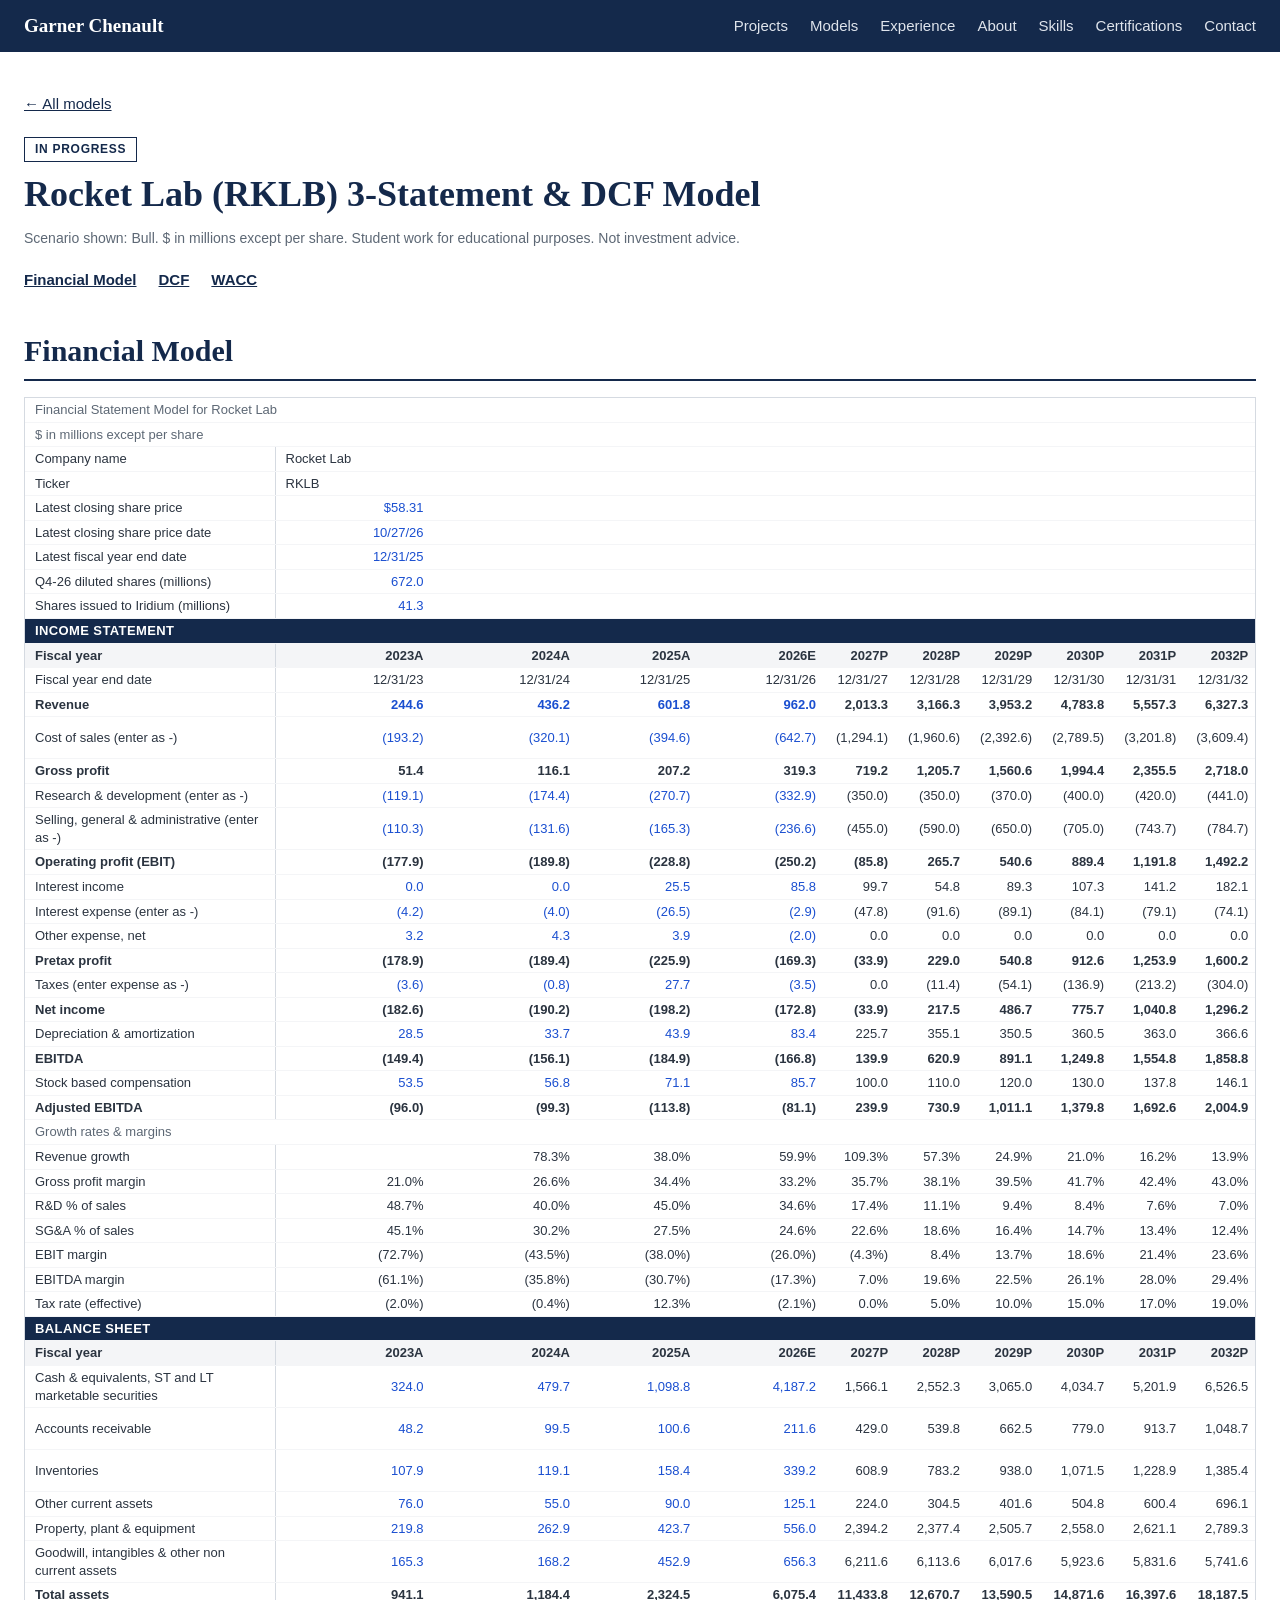
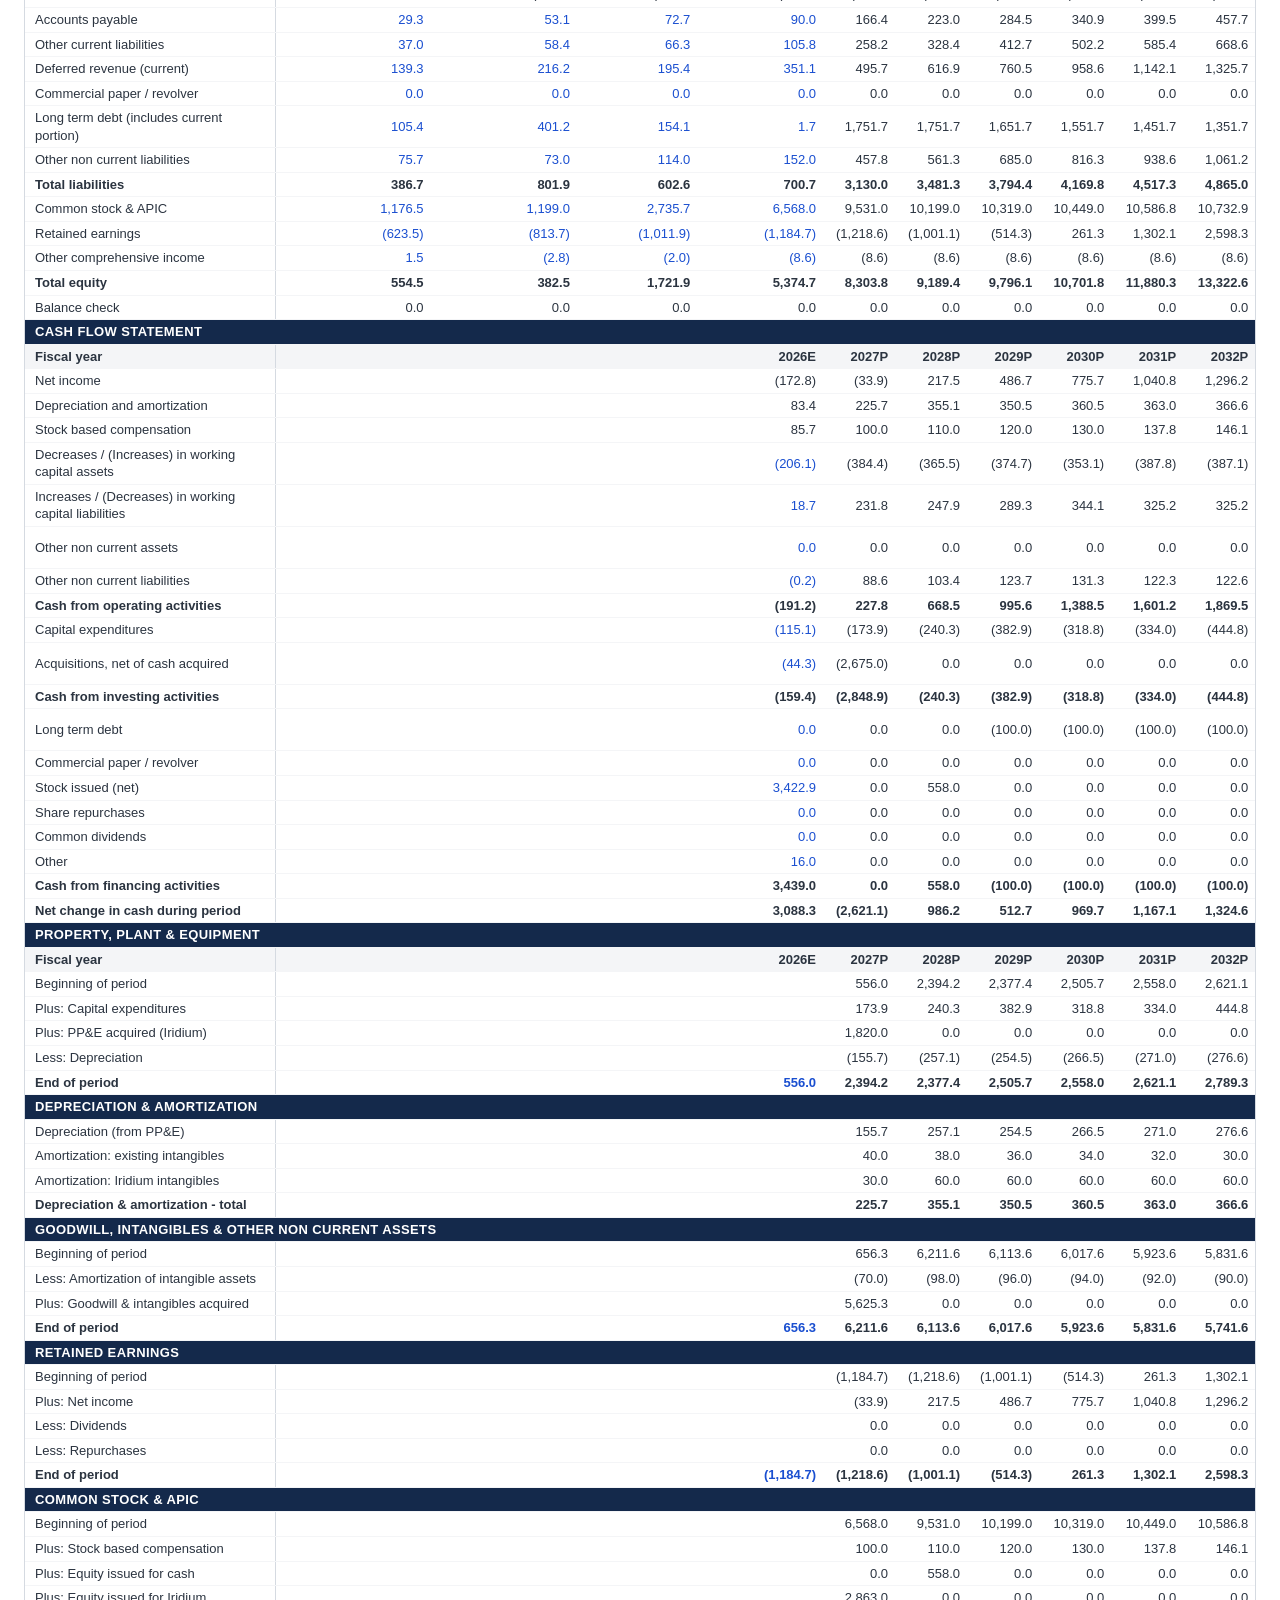
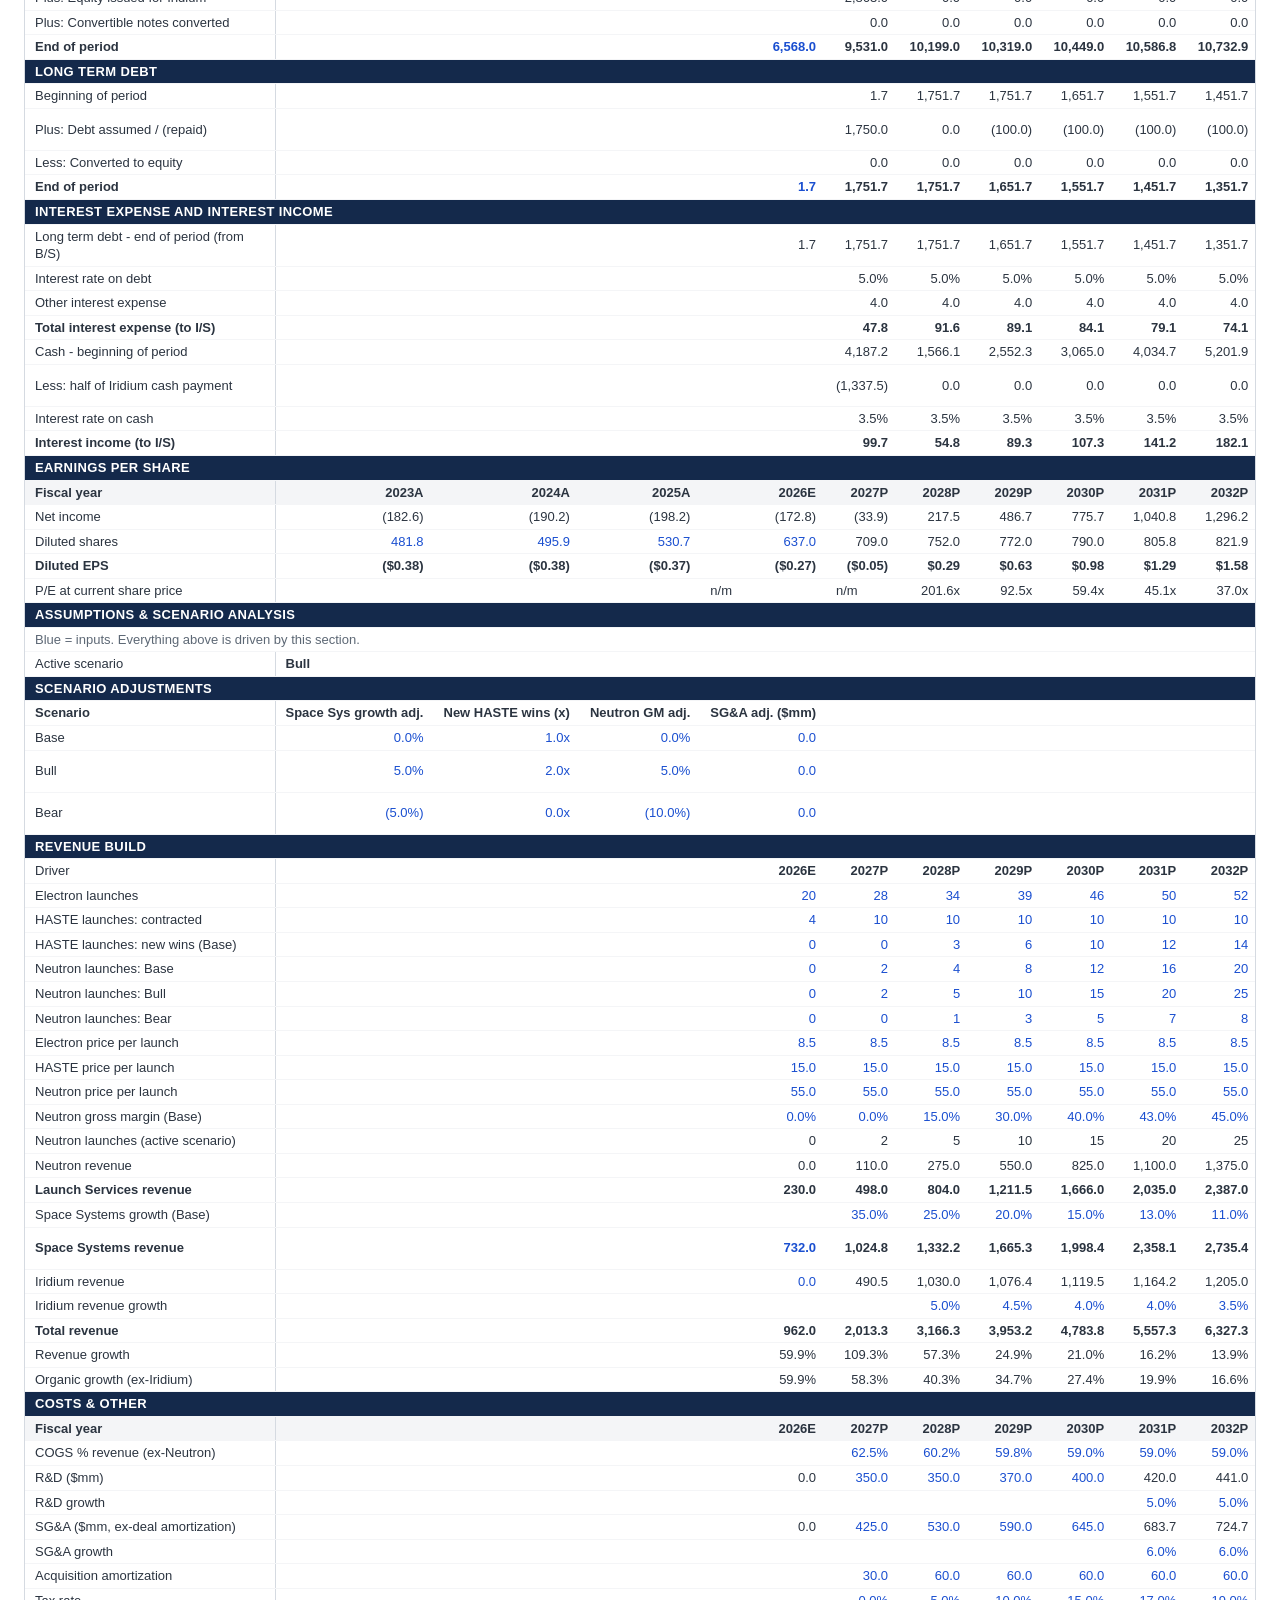
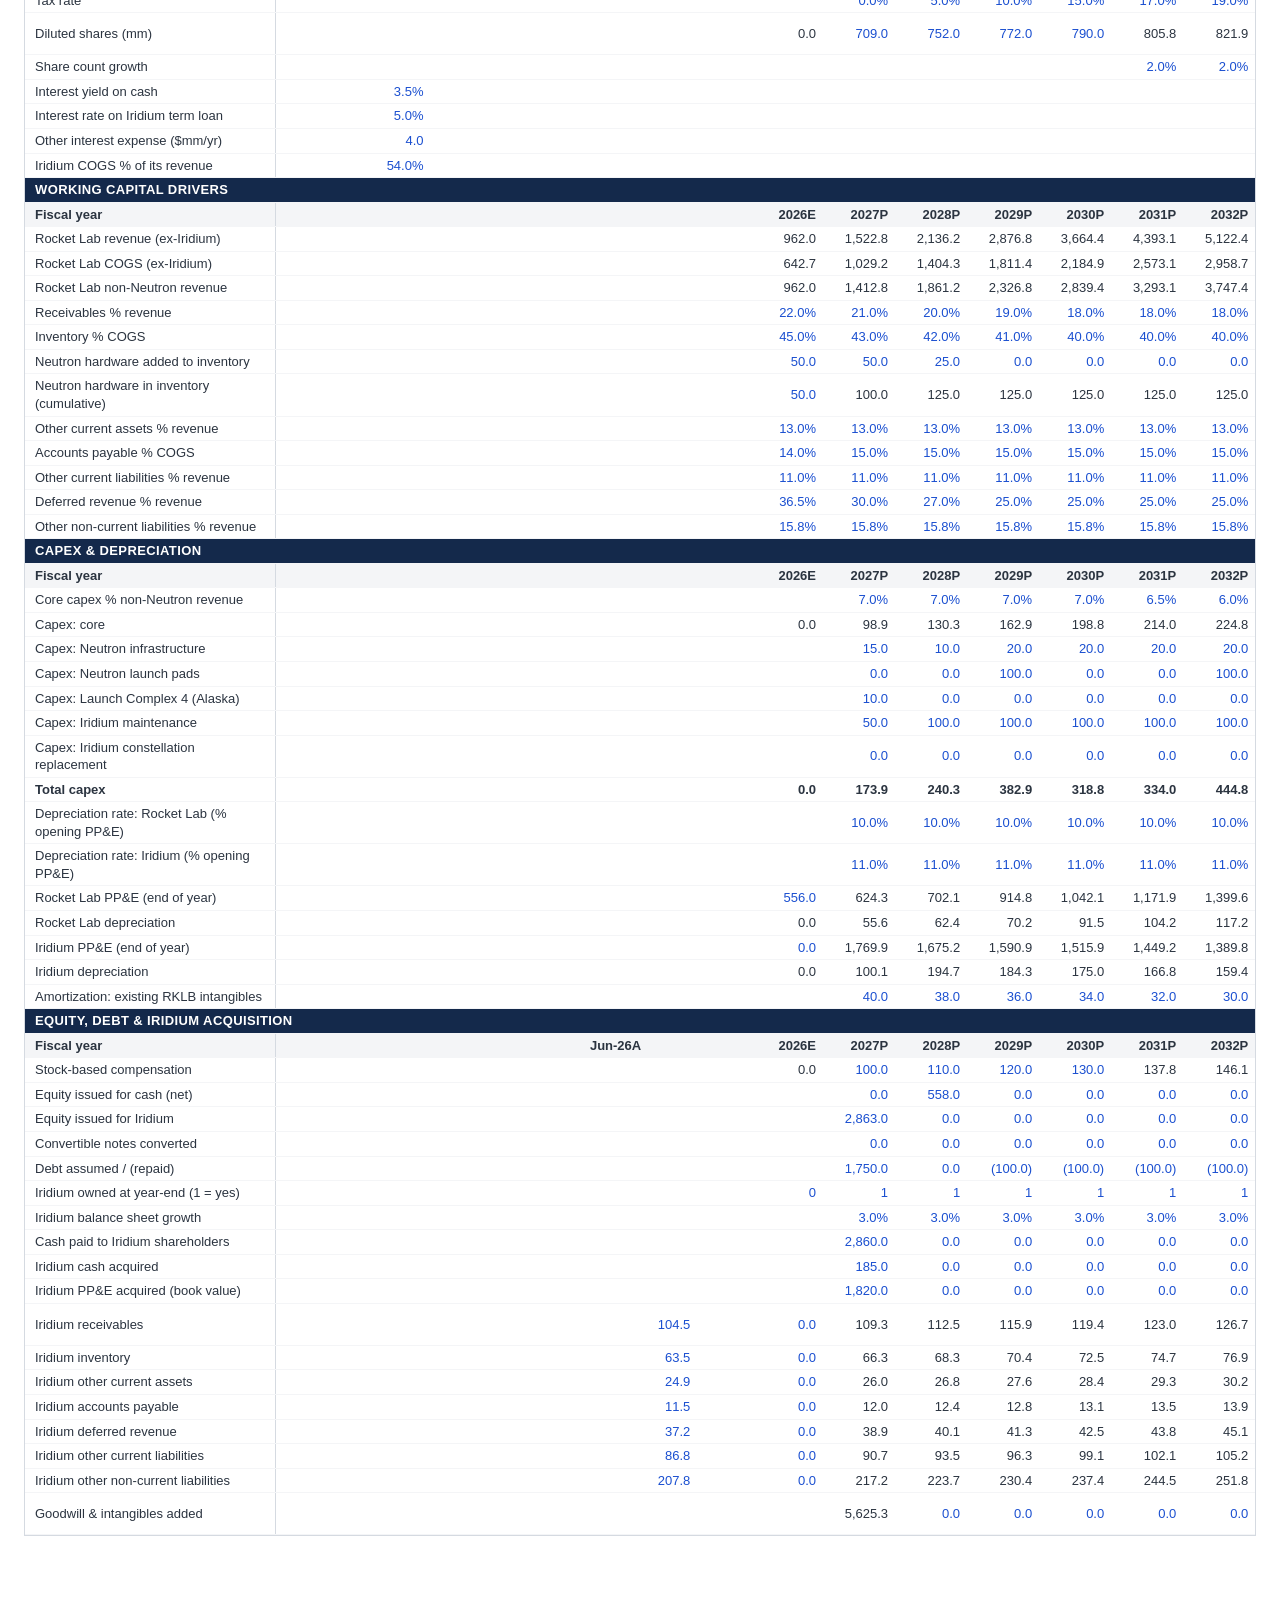
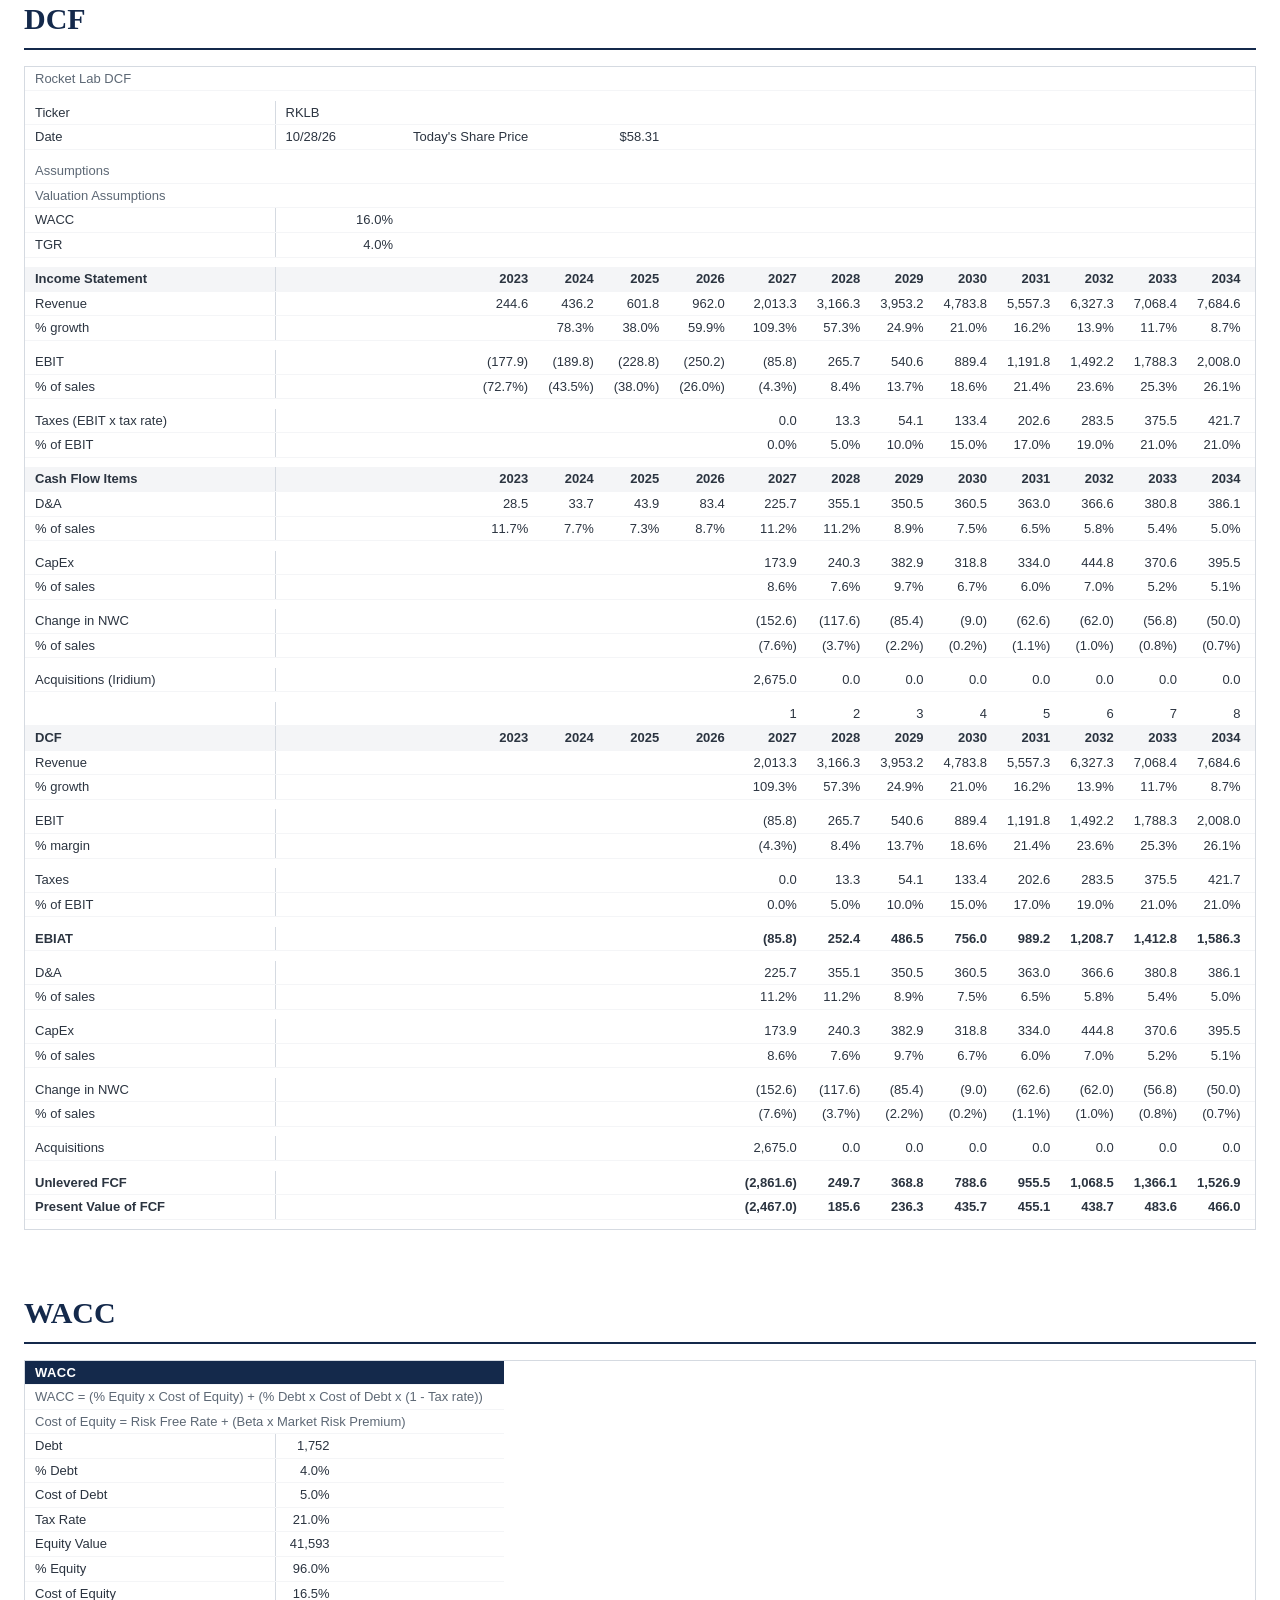
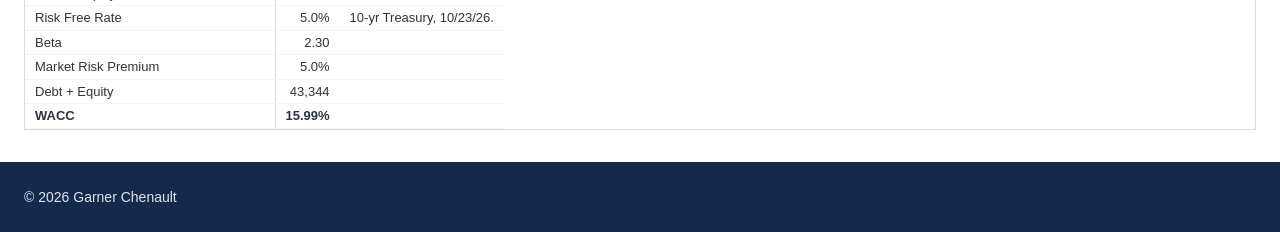
==== commit 32900a90: "Add skills and certifications, show market share price Move skills and interests into their own sect" ====
--- a/models/rklb.html
+++ b/models/rklb.html
@@ -18,6 +18,8 @@
         <a href="../index.html#models">Models</a>
         <a href="../index.html#experience">Experience</a>
         <a href="../index.html#about">About</a>
+        <a href="../index.html#skills">Skills</a>
+        <a href="../index.html#certifications">Certifications</a>
         <a href="../index.html#contact">Contact</a>
       </nav>
     </div>
@@ -81,6 +83,42 @@
 <td class="comment"></td>
 </tr>
 <tr>
+<td class="label">Latest closing share price</td>
+<td class="num input">$58.31</td>
+<td></td>
+<td></td>
+<td></td>
+<td></td>
+<td></td>
+<td></td>
+<td></td>
+<td></td>
+<td></td>
+<td></td>
+<td></td>
+<td></td>
+<td></td>
+<td class="comment"></td>
+</tr>
+<tr>
+<td class="label">Latest closing share price date</td>
+<td class="num input">10/27/26</td>
+<td></td>
+<td></td>
+<td></td>
+<td></td>
+<td></td>
+<td></td>
+<td></td>
+<td></td>
+<td></td>
+<td></td>
+<td></td>
+<td></td>
+<td></td>
+<td class="comment"></td>
+</tr>
+<tr>
 <td class="label">Latest fiscal year end date</td>
 <td class="num input">12/31/25</td>
 <td></td>
@@ -2054,6 +2092,24 @@
 <td class="num strong">$2.49</td>
 <td class="comment">Net income / diluted shares.</td>
 </tr>
+<tr>
+<td class="label">P/E at current share price</td>
+<td></td>
+<td></td>
+<td></td>
+<td>n/m</td>
+<td>n/m</td>
+<td class="num">201.6x</td>
+<td class="num">92.5x</td>
+<td class="num">59.4x</td>
+<td class="num">45.1x</td>
+<td class="num">37.0x</td>
+<td class="num">31.8x</td>
+<td class="num">28.3x</td>
+<td class="num">25.6x</td>
+<td class="num">23.5x</td>
+<td class="comment"></td>
+</tr>
 <tr class="section"><td colspan="16">ASSUMPTIONS &amp; SCENARIO ANALYSIS</td></tr>
 <tr class="text-row"><td colspan="16">Blue = inputs. Everything above is driven by this section.</td></tr>
 <tr>
@@ -3678,9 +3734,9 @@
 <td class="label">Date</td>
 <td class="num">10/28/26</td>
 <td></td>
-<td></td>
-<td></td>
-<td></td>
+<td>Today&#x27;s Share Price</td>
+<td></td>
+<td class="num">$58.31</td>
 <td></td>
 <td></td>
 <td></td>
